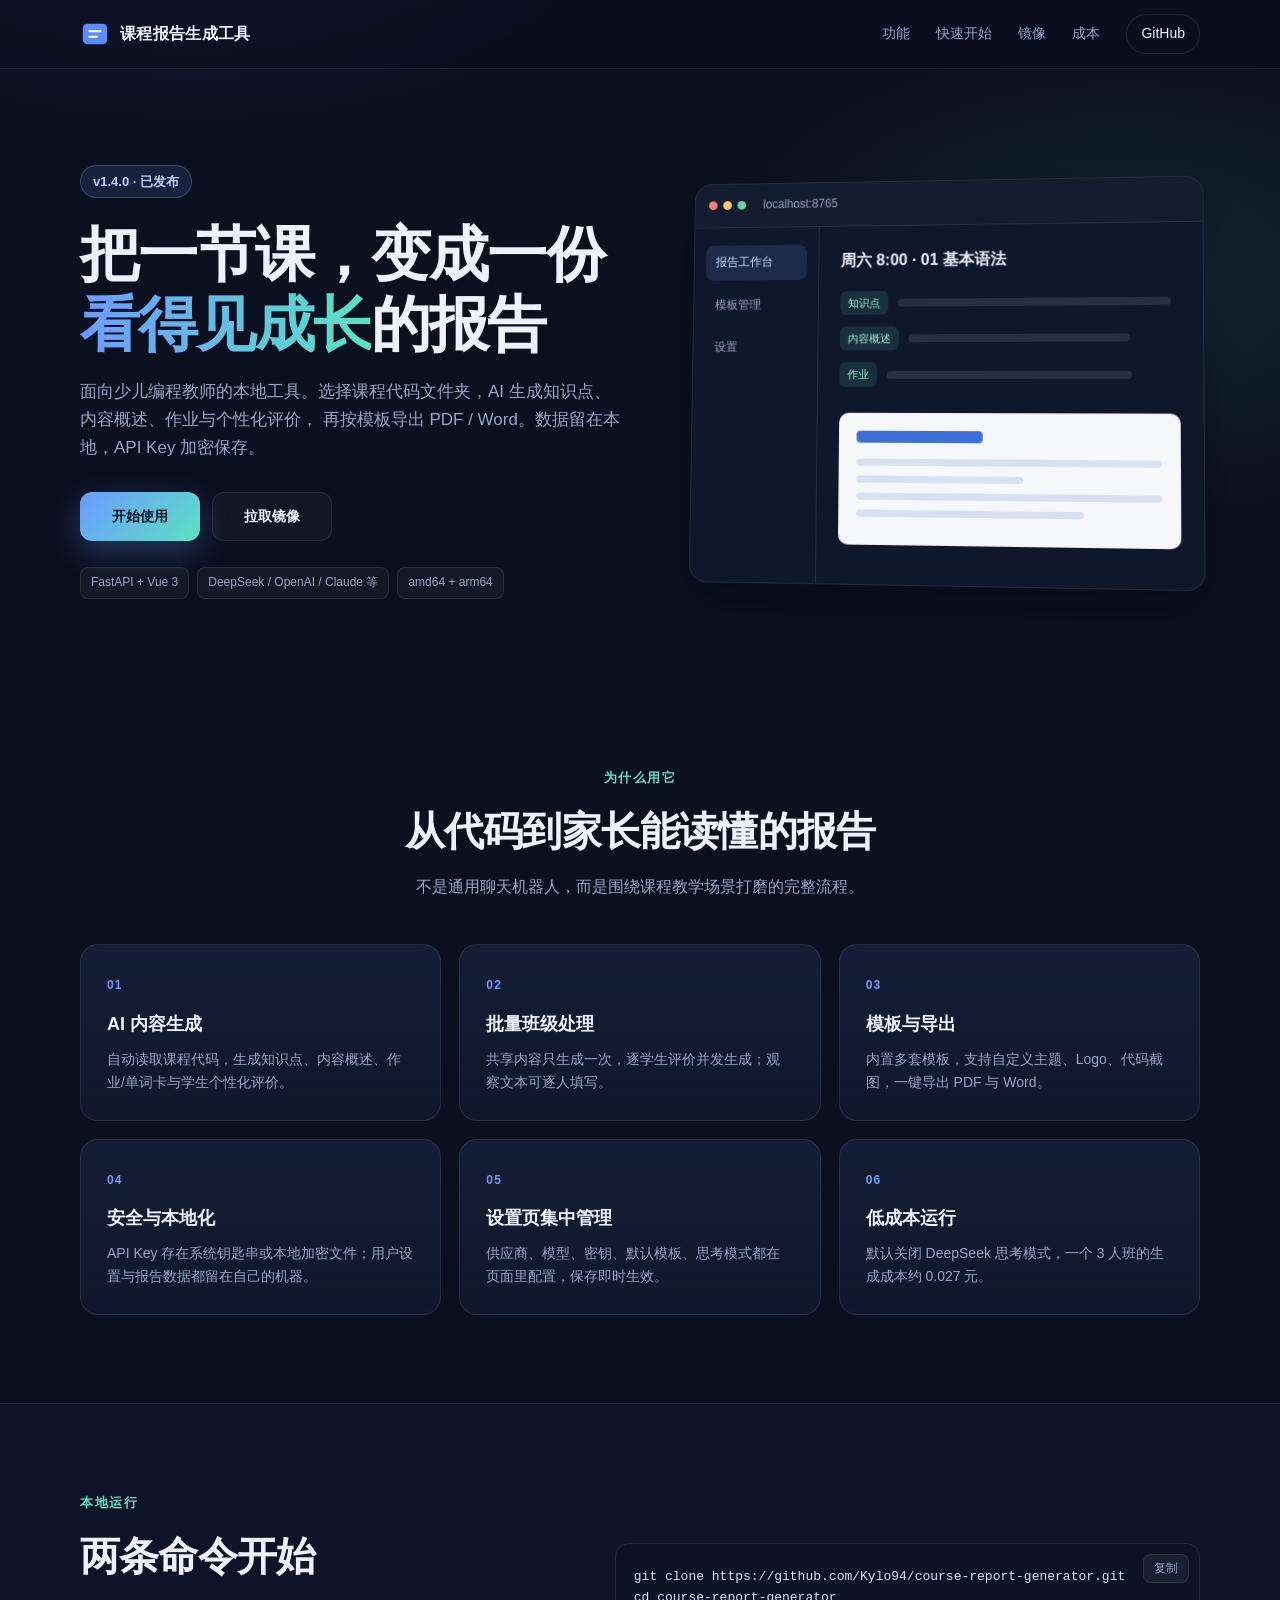
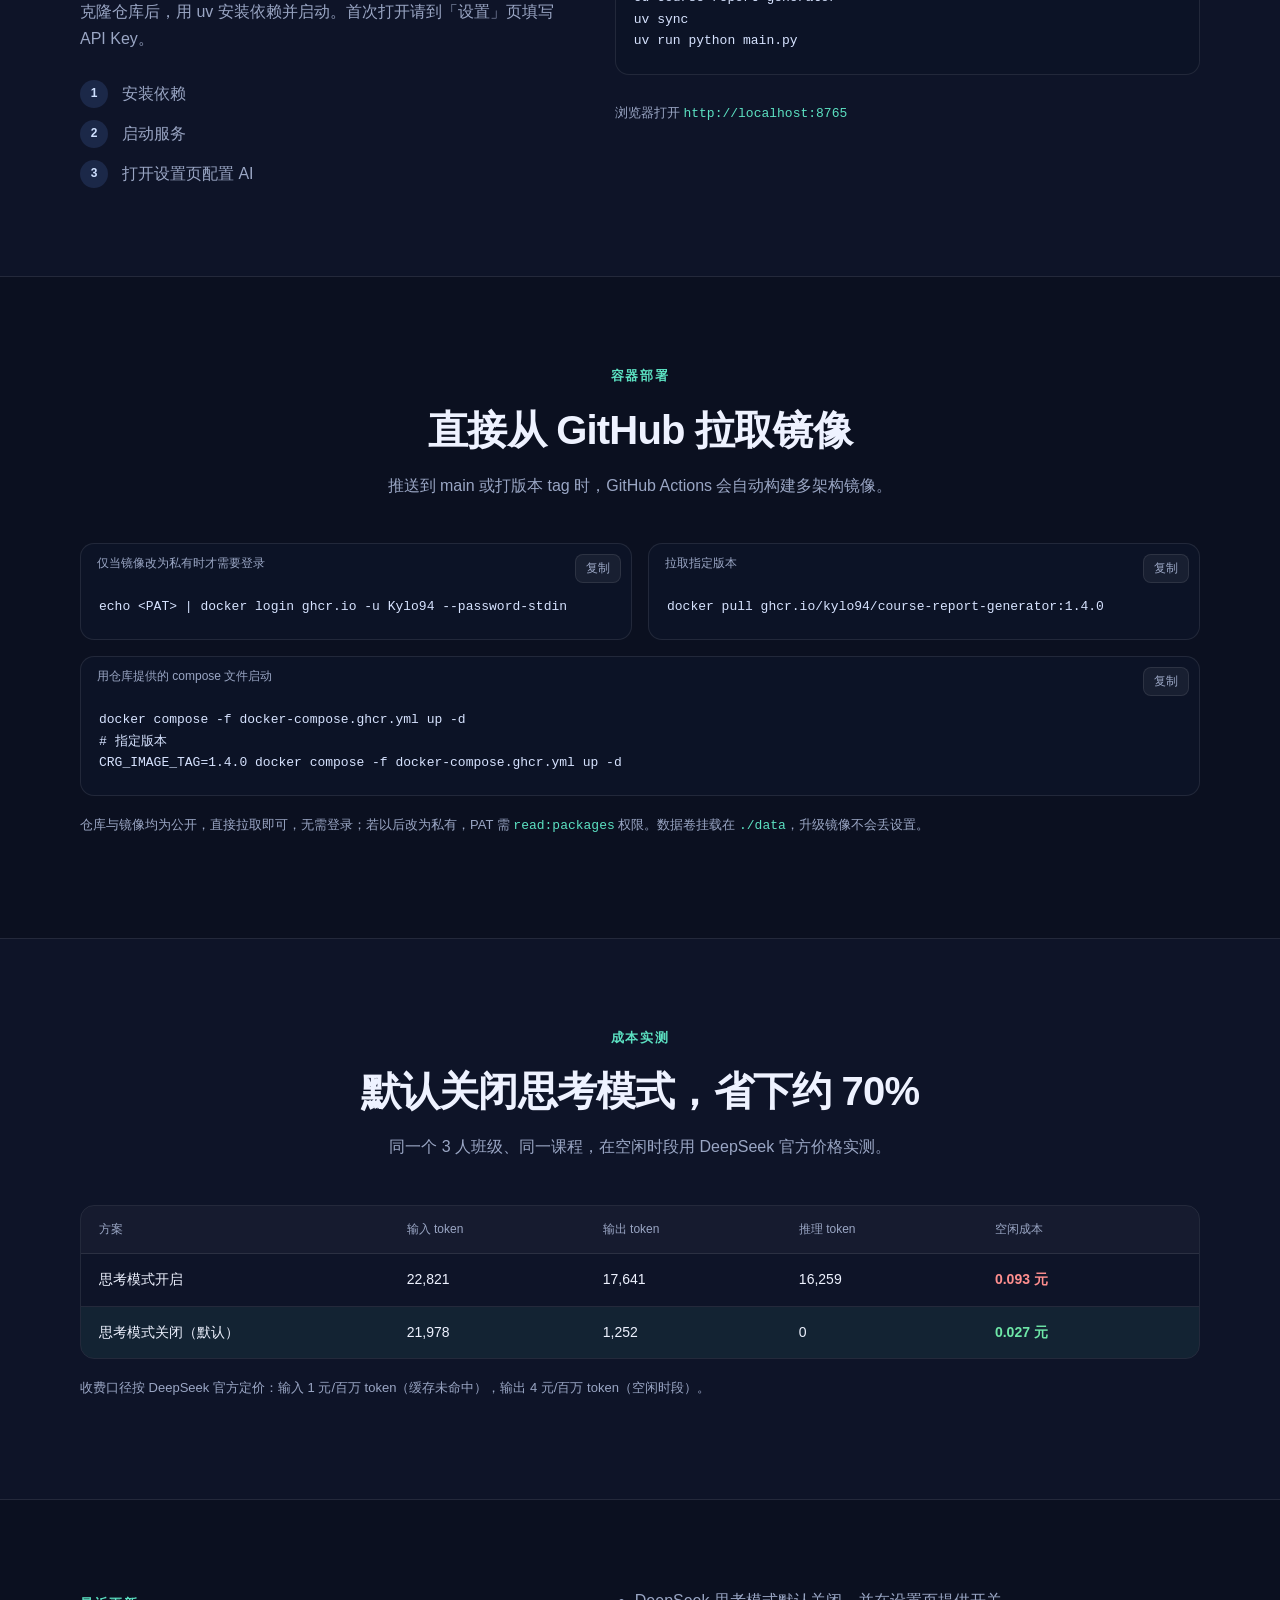
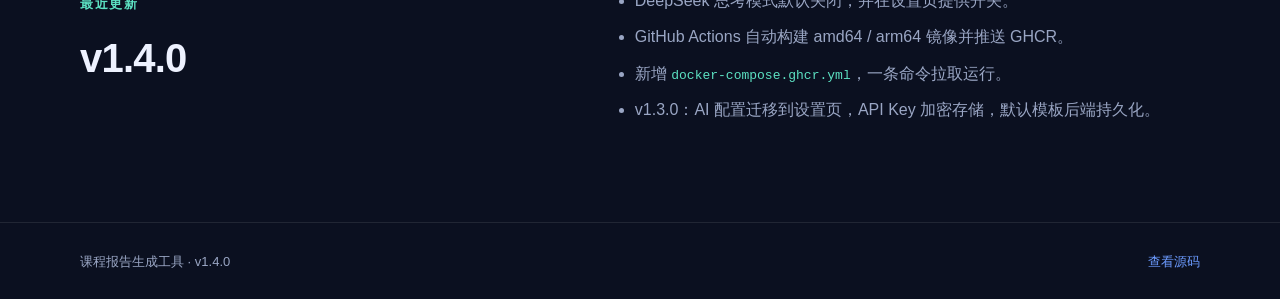
==== index.html @ 2f6f805d "docs: 修正公开镜像说明" ====
<!doctype html>
<html lang="zh-CN">
<head>
  <meta charset="utf-8" />
  <meta name="viewport" content="width=device-width, initial-scale=1" />
  <title>课程报告生成工具 v1.4.0</title>
  <meta name="description" content="少儿编程课程报告自动生成工具：AI 生成内容、模板化 PDF/Word 导出、班级批量处理与加密 API Key 管理。" />
  <link rel="stylesheet" href="styles.css" />
</head>
<body>
  <header class="site-header">
    <div class="wrap header-inner">
      <a class="brand" href="#top" aria-label="回到顶部">
        <svg viewBox="0 0 32 32" aria-hidden="true">
          <rect x="3" y="5" width="26" height="22" rx="5" fill="#5b8cff" />
          <path d="M10 13h12M10 19h8" stroke="#fff" stroke-width="2.2" stroke-linecap="round" />
        </svg>
        <span>课程报告生成工具</span>
      </a>
      <nav>
        <a href="#features">功能</a>
        <a href="#quickstart">快速开始</a>
        <a href="#docker">镜像</a>
        <a href="#cost">成本</a>
        <a class="nav-github" href="https://github.com/Kylo94/course-report-generator" target="_blank" rel="noopener">GitHub</a>
      </nav>
    </div>
  </header>

  <main>
    <section class="hero" id="top">
      <div class="wrap hero-grid">
        <div class="hero-copy">
          <span class="badge">v1.4.0 · 已发布</span>
          <h1>把一节课，变成一份<br /><em>看得见成长</em>的报告</h1>
          <p class="lede">
            面向少儿编程教师的本地工具。选择课程代码文件夹，AI 生成知识点、内容概述、作业与个性化评价，
            再按模板导出 PDF / Word。数据留在本地，API Key 加密保存。
          </p>
          <div class="hero-actions">
            <a class="btn primary" href="#quickstart">开始使用</a>
            <a class="btn ghost" href="#docker">拉取镜像</a>
          </div>
          <div class="hero-meta">
            <span>FastAPI + Vue 3</span>
            <span>DeepSeek / OpenAI / Claude 等</span>
            <span>amd64 + arm64</span>
          </div>
        </div>

        <div class="hero-visual" aria-label="产品界面示意">
          <div class="mock-window">
            <div class="mock-bar">
              <span class="mock-dot red"></span><span class="mock-dot yellow"></span><span class="mock-dot green"></span>
              <span class="mock-url">localhost:8765</span>
            </div>
            <div class="mock-body">
              <aside class="mock-side">
                <span class="mock-item active">报告工作台</span>
                <span class="mock-item">模板管理</span>
                <span class="mock-item">设置</span>
              </aside>
              <div class="mock-main">
                <div class="mock-title">周六 8:00 · 01 基本语法</div>
                <div class="mock-row"><span class="mock-chip">知识点</span><span class="mock-line w80"></span></div>
                <div class="mock-row"><span class="mock-chip">内容概述</span><span class="mock-line w65"></span></div>
                <div class="mock-row"><span class="mock-chip">作业</span><span class="mock-line w72"></span></div>
                <div class="mock-paper">
                  <div class="paper-head"></div>
                  <div class="paper-line"></div><div class="paper-line short"></div>
                  <div class="paper-line"></div><div class="paper-line mid"></div>
                </div>
              </div>
            </div>
          </div>
        </div>
      </div>
    </section>

    <section class="section" id="features">
      <div class="wrap">
        <div class="section-head">
          <span class="kicker">为什么用它</span>
          <h2>从代码到家长能读懂的报告</h2>
          <p>不是通用聊天机器人，而是围绕课程教学场景打磨的完整流程。</p>
        </div>
        <div class="feature-grid">
          <article class="feature-card">
            <span class="feature-index">01</span>
            <h3>AI 内容生成</h3>
            <p>自动读取课程代码，生成知识点、内容概述、作业/单词卡与学生个性化评价。</p>
          </article>
          <article class="feature-card">
            <span class="feature-index">02</span>
            <h3>批量班级处理</h3>
            <p>共享内容只生成一次，逐学生评价并发生成；观察文本可逐人填写。</p>
          </article>
          <article class="feature-card">
            <span class="feature-index">03</span>
            <h3>模板与导出</h3>
            <p>内置多套模板，支持自定义主题、Logo、代码截图，一键导出 PDF 与 Word。</p>
          </article>
          <article class="feature-card">
            <span class="feature-index">04</span>
            <h3>安全与本地化</h3>
            <p>API Key 存在系统钥匙串或本地加密文件；用户设置与报告数据都留在自己的机器。</p>
          </article>
          <article class="feature-card">
            <span class="feature-index">05</span>
            <h3>设置页集中管理</h3>
            <p>供应商、模型、密钥、默认模板、思考模式都在页面里配置，保存即时生效。</p>
          </article>
          <article class="feature-card">
            <span class="feature-index">06</span>
            <h3>低成本运行</h3>
            <p>默认关闭 DeepSeek 思考模式，一个 3 人班的生成成本约 0.027 元。</p>
          </article>
        </div>
      </div>
    </section>

    <section class="section alt" id="quickstart">
      <div class="wrap two-col">
        <div>
          <div class="section-head left">
            <span class="kicker">本地运行</span>
            <h2>两条命令开始</h2>
            <p>克隆仓库后，用 uv 安装依赖并启动。首次打开请到「设置」页填写 API Key。</p>
          </div>
          <div class="steps">
            <div class="step"><span>1</span><p>安装依赖</p></div>
            <div class="step"><span>2</span><p>启动服务</p></div>
            <div class="step"><span>3</span><p>打开设置页配置 AI</p></div>
          </div>
        </div>
        <div class="code-stack">
          <div class="code-block">
            <button class="copy" type="button">复制</button>
            <pre><code>git clone https://github.com/Kylo94/course-report-generator.git
cd course-report-generator
uv sync
uv run python main.py</code></pre>
          </div>
          <p class="hint">浏览器打开 <code>http://localhost:8765</code></p>
        </div>
      </div>
    </section>

    <section class="section" id="docker">
      <div class="wrap">
        <div class="section-head">
          <span class="kicker">容器部署</span>
          <h2>直接从 GitHub 拉取镜像</h2>
          <p>推送到 main 或打版本 tag 时，GitHub Actions 会自动构建多架构镜像。</p>
        </div>
        <div class="docker-grid">
          <div class="code-block">
            <div class="code-label">仅当镜像改为私有时才需要登录</div>
            <button class="copy" type="button">复制</button>
            <pre><code>echo &lt;PAT&gt; | docker login ghcr.io -u Kylo94 --password-stdin</code></pre>
          </div>
          <div class="code-block">
            <div class="code-label">拉取指定版本</div>
            <button class="copy" type="button">复制</button>
            <pre><code>docker pull ghcr.io/kylo94/course-report-generator:1.4.0</code></pre>
          </div>
          <div class="code-block wide">
            <div class="code-label">用仓库提供的 compose 文件启动</div>
            <button class="copy" type="button">复制</button>
            <pre><code>docker compose -f docker-compose.ghcr.yml up -d
# 指定版本
CRG_IMAGE_TAG=1.4.0 docker compose -f docker-compose.ghcr.yml up -d</code></pre>
          </div>
        </div>
        <p class="note">仓库与镜像均为公开，直接拉取即可，无需登录；若以后改为私有，PAT 需 <code>read:packages</code> 权限。数据卷挂载在 <code>./data</code>，升级镜像不会丢设置。</p>
      </div>
    </section>

    <section class="section alt" id="cost">
      <div class="wrap">
        <div class="section-head">
          <span class="kicker">成本实测</span>
          <h2>默认关闭思考模式，省下约 70%</h2>
          <p>同一个 3 人班级、同一课程，在空闲时段用 DeepSeek 官方价格实测。</p>
        </div>
        <div class="cost-table" role="table" aria-label="成本对比表">
          <div class="cost-row head" role="row">
            <span role="columnheader">方案</span>
            <span role="columnheader">输入 token</span>
            <span role="columnheader">输出 token</span>
            <span role="columnheader">推理 token</span>
            <span role="columnheader">空闲成本</span>
          </div>
          <div class="cost-row" role="row">
            <span role="cell">思考模式开启</span><span role="cell">22,821</span><span role="cell">17,641</span><span role="cell">16,259</span><span role="cell" class="cost-high">0.093 元</span>
          </div>
          <div class="cost-row highlight" role="row">
            <span role="cell">思考模式关闭（默认）</span><span role="cell">21,978</span><span role="cell">1,252</span><span role="cell">0</span><span role="cell" class="cost-low">0.027 元</span>
          </div>
        </div>
        <p class="note">收费口径按 DeepSeek 官方定价：输入 1 元/百万 token（缓存未命中），输出 4 元/百万 token（空闲时段）。</p>
      </div>
    </section>

    <section class="section" id="changelog">
      <div class="wrap two-col">
        <div class="section-head left">
          <span class="kicker">最近更新</span>
          <h2>v1.4.0</h2>
        </div>
        <ul class="changelog">
          <li>DeepSeek 思考模式默认关闭，并在设置页提供开关。</li>
          <li>GitHub Actions 自动构建 amd64 / arm64 镜像并推送 GHCR。</li>
          <li>新增 <code>docker-compose.ghcr.yml</code>，一条命令拉取运行。</li>
          <li>v1.3.0：AI 配置迁移到设置页，API Key 加密存储，默认模板后端持久化。</li>
        </ul>
      </div>
    </section>
  </main>

  <footer>
    <div class="wrap footer-inner">
      <span>课程报告生成工具 · v1.4.0</span>
      <a href="https://github.com/Kylo94/course-report-generator" target="_blank" rel="noopener">查看源码</a>
    </div>
  </footer>

  <script src="script.js"></script>
</body>
</html>
---- styles.css ----
:root {
  --bg: #0b1020;
  --bg-alt: #10172b;
  --card: #151e36;
  --card-hover: #1a2542;
  --text: #eef2ff;
  --muted: #9aa6c4;
  --line: rgba(255, 255, 255, 0.09);
  --accent: #6c9bff;
  --accent-2: #5ce1c2;
  --danger: #ff8f8f;
  --success: #6ee7a8;
  --radius: 18px;
  --shadow: 0 18px 50px rgba(0, 0, 0, 0.28);
}

* { box-sizing: border-box; }
html { scroll-behavior: smooth; }

body {
  margin: 0;
  background:
    radial-gradient(900px 500px at 15% -5%, rgba(108, 155, 255, 0.16), transparent 60%),
    radial-gradient(700px 400px at 88% 8%, rgba(92, 225, 194, 0.10), transparent 60%),
    var(--bg);
  color: var(--text);
  font-family: -apple-system, BlinkMacSystemFont, "Segoe UI", "PingFang SC", "Microsoft YaHei", sans-serif;
  line-height: 1.65;
  -webkit-font-smoothing: antialiased;
}

.wrap { width: min(1120px, calc(100% - 40px)); margin: 0 auto; }

.site-header {
  position: sticky;
  top: 0;
  z-index: 20;
  backdrop-filter: blur(16px);
  background: rgba(11, 16, 32, 0.78);
  border-bottom: 1px solid var(--line);
}

.header-inner {
  display: flex;
  align-items: center;
  justify-content: space-between;
  height: 68px;
}

.brand {
  display: inline-flex;
  align-items: center;
  gap: 10px;
  color: var(--text);
  text-decoration: none;
  font-weight: 700;
  letter-spacing: 0.02em;
}

.brand svg { width: 30px; height: 30px; }

.site-header nav { display: flex; align-items: center; gap: 26px; }
.site-header nav a {
  color: var(--muted);
  text-decoration: none;
  font-size: 14px;
  transition: color 0.2s ease;
}
.site-header nav a:hover { color: var(--text); }
.site-header nav .nav-github {
  padding: 7px 14px;
  border: 1px solid var(--line);
  border-radius: 999px;
  color: var(--text);
}

.hero { padding: 96px 0 80px; }
.hero-grid {
  display: grid;
  grid-template-columns: 1.05fr 1fr;
  gap: 64px;
  align-items: center;
}

.badge {
  display: inline-flex;
  align-items: center;
  padding: 5px 12px;
  border-radius: 999px;
  background: rgba(108, 155, 255, 0.12);
  border: 1px solid rgba(108, 155, 255, 0.35);
  color: #bcd0ff;
  font-size: 13px;
  font-weight: 600;
}

h1 {
  margin: 22px 0 18px;
  font-size: clamp(38px, 5vw, 60px);
  line-height: 1.16;
  letter-spacing: -0.03em;
}
h1 em {
  font-style: normal;
  background: linear-gradient(90deg, var(--accent), var(--accent-2));
  -webkit-background-clip: text;
  background-clip: text;
  color: transparent;
}

.lede { max-width: 580px; color: var(--muted); font-size: 17px; }

.hero-actions { display: flex; gap: 12px; margin-top: 30px; }
.btn {
  display: inline-flex;
  align-items: center;
  justify-content: center;
  min-width: 120px;
  padding: 12px 20px;
  border-radius: 12px;
  text-decoration: none;
  font-weight: 650;
  font-size: 14px;
  transition: transform 0.18s ease, box-shadow 0.18s ease;
}
.btn:hover { transform: translateY(-2px); }
.btn.primary {
  color: #081226;
  background: linear-gradient(135deg, var(--accent), var(--accent-2));
  box-shadow: 0 10px 30px rgba(108, 155, 255, 0.28);
}
.btn.ghost { color: var(--text); border: 1px solid var(--line); background: rgba(255, 255, 255, 0.03); }

.hero-meta {
  display: flex;
  flex-wrap: wrap;
  gap: 8px;
  margin-top: 26px;
}
.hero-meta span {
  padding: 5px 10px;
  border-radius: 8px;
  background: rgba(255, 255, 255, 0.04);
  border: 1px solid var(--line);
  color: var(--muted);
  font-size: 12px;
}

.hero-visual { perspective: 1200px; }
.mock-window {
  border: 1px solid var(--line);
  border-radius: 18px;
  background: #0f172b;
  box-shadow: var(--shadow);
  overflow: hidden;
  transform: rotateY(-6deg) rotateX(3deg);
  transition: transform 0.4s ease;
}
.mock-window:hover { transform: rotateY(0) rotateX(0); }
.mock-bar {
  display: flex;
  align-items: center;
  gap: 6px;
  padding: 12px 14px;
  border-bottom: 1px solid var(--line);
  background: rgba(255, 255, 255, 0.02);
}
.mock-dot { width: 9px; height: 9px; border-radius: 50%; }
.mock-dot.red { background: #ff7b7b; }
.mock-dot.yellow { background: #ffcc66; }
.mock-dot.green { background: #66d9a0; }
.mock-url { margin-left: 12px; color: var(--muted); font-size: 12px; }
.mock-body { display: grid; grid-template-columns: 130px 1fr; min-height: 360px; }
.mock-side {
  display: flex;
  flex-direction: column;
  gap: 8px;
  padding: 18px 12px;
  border-right: 1px solid var(--line);
}
.mock-item { padding: 8px 10px; border-radius: 8px; color: var(--muted); font-size: 12px; }
.mock-item.active { background: rgba(108, 155, 255, 0.15); color: #cfe0ff; }
.mock-main { padding: 22px; }
.mock-title { font-weight: 700; margin-bottom: 18px; }
.mock-row { display: flex; align-items: center; gap: 10px; margin-bottom: 12px; }
.mock-chip {
  flex: 0 0 auto;
  padding: 3px 8px;
  border-radius: 6px;
  background: rgba(92, 225, 194, 0.12);
  color: #a9f0df;
  font-size: 11px;
}
.mock-line { height: 8px; border-radius: 6px; background: rgba(255, 255, 255, 0.10); }
.mock-line.w80 { width: 80%; }
.mock-line.w65 { width: 65%; }
.mock-line.w72 { width: 72%; }
.mock-paper {
  margin-top: 26px;
  padding: 18px;
  border-radius: 10px;
  background: #f5f7fb;
  box-shadow: inset 0 0 0 1px rgba(0, 0, 0, 0.06);
}
.paper-head { width: 42%; height: 12px; border-radius: 4px; background: #3f6fd8; margin-bottom: 16px; }
.paper-line { height: 7px; border-radius: 4px; background: #d8dfed; margin-bottom: 10px; }
.paper-line.short { width: 55%; }
.paper-line.mid { width: 75%; }

.section { padding: 88px 0; }
.section.alt { background: rgba(16, 23, 43, 0.72); border-block: 1px solid var(--line); }
.section-head { max-width: 680px; margin: 0 auto 44px; text-align: center; }
.section-head.left { margin: 0 0 28px; text-align: left; }
.kicker {
  display: block;
  margin-bottom: 10px;
  color: var(--accent-2);
  font-size: 13px;
  font-weight: 700;
  letter-spacing: 0.12em;
  text-transform: uppercase;
}
.section-head h2, .section-head.left h2 {
  margin: 0 0 10px;
  font-size: clamp(28px, 4vw, 40px);
  letter-spacing: -0.02em;
}
.section-head p, .section-head.left p { margin: 0; color: var(--muted); }

.feature-grid {
  display: grid;
  grid-template-columns: repeat(3, 1fr);
  gap: 18px;
}
.feature-card {
  position: relative;
  padding: 26px;
  border: 1px solid var(--line);
  border-radius: var(--radius);
  background: linear-gradient(180deg, var(--card), rgba(21, 30, 54, 0.55));
  transition: transform 0.2s ease, border-color 0.2s ease;
}
.feature-card:hover { transform: translateY(-4px); border-color: rgba(108, 155, 255, 0.45); }
.feature-index { color: var(--accent); font-size: 12px; font-weight: 800; letter-spacing: 0.1em; }
.feature-card h3 { margin: 12px 0 8px; font-size: 18px; }
.feature-card p { margin: 0; color: var(--muted); font-size: 14px; }

.two-col { display: grid; grid-template-columns: 0.9fr 1.1fr; gap: 56px; align-items: center; }
.steps { display: grid; gap: 12px; }
.step { display: flex; align-items: center; gap: 14px; color: var(--muted); }
.step span {
  display: inline-flex;
  align-items: center;
  justify-content: center;
  width: 28px;
  height: 28px;
  border-radius: 50%;
  background: rgba(108, 155, 255, 0.15);
  color: #cfe0ff;
  font-size: 12px;
  font-weight: 700;
}
.step p { margin: 0; }

.code-stack { display: grid; gap: 14px; }
.code-block {
  position: relative;
  border: 1px solid var(--line);
  border-radius: 14px;
  background: #0c1326;
  overflow: hidden;
}
.code-label {
  padding: 10px 16px 0;
  color: var(--muted);
  font-size: 12px;
}
.copy {
  position: absolute;
  top: 10px;
  right: 10px;
  z-index: 2;
  padding: 5px 10px;
  border: 1px solid var(--line);
  border-radius: 8px;
  background: rgba(255, 255, 255, 0.05);
  color: var(--muted);
  font-size: 12px;
  cursor: pointer;
}
.copy:hover { color: var(--text); border-color: rgba(108, 155, 255, 0.5); }
.copy.done { color: var(--success); border-color: rgba(110, 231, 168, 0.5); }
pre { margin: 0; padding: 22px 18px; overflow-x: auto; }
code { font-family: ui-monospace, SFMono-Regular, Menlo, Consolas, monospace; font-size: 13px; color: #d7e3ff; }
.hint { color: var(--muted); font-size: 13px; }
.hint code { color: var(--accent-2); }

.docker-grid { display: grid; grid-template-columns: 1fr 1fr; gap: 16px; }
.docker-grid .wide { grid-column: 1 / -1; }
.note { margin-top: 18px; color: var(--muted); font-size: 13px; }
.note code { color: var(--accent-2); }

.cost-table {
  border: 1px solid var(--line);
  border-radius: 14px;
  overflow: hidden;
}
.cost-row {
  display: grid;
  grid-template-columns: 1.6fr repeat(4, 1fr);
  gap: 10px;
  padding: 14px 18px;
  border-bottom: 1px solid var(--line);
  font-size: 14px;
}
.cost-row:last-child { border-bottom: 0; }
.cost-row.head { background: rgba(255, 255, 255, 0.03); color: var(--muted); font-size: 12px; }
.cost-row.highlight { background: rgba(92, 225, 194, 0.07); }
.cost-high { color: var(--danger); font-weight: 700; }
.cost-low { color: var(--success); font-weight: 700; }

.changelog { margin: 0; padding-left: 20px; color: var(--muted); }
.changelog li { margin-bottom: 10px; }
.changelog code { color: var(--accent-2); }

footer { border-top: 1px solid var(--line); padding: 28px 0; }
.footer-inner { display: flex; justify-content: space-between; color: var(--muted); font-size: 13px; }
.footer-inner a { color: var(--accent); text-decoration: none; }

@media (max-width: 900px) {
  .hero-grid, .two-col { grid-template-columns: 1fr; gap: 40px; }
  .hero-visual { order: -1; }
  .mock-window { transform: none; }
  .feature-grid { grid-template-columns: repeat(2, 1fr); }
  .site-header nav { gap: 14px; }
}

@media (max-width: 640px) {
  .wrap { width: calc(100% - 28px); }
  .site-header nav a:not(.nav-github) { display: none; }
  .hero { padding: 60px 0 56px; }
  .section { padding: 64px 0; }
  .feature-grid, .docker-grid { grid-template-columns: 1fr; }
  .docker-grid .wide { grid-column: auto; }
  .mock-body { grid-template-columns: 1fr; }
  .mock-side { display: none; }
  .cost-row { grid-template-columns: 1.4fr repeat(4, 0.9fr); font-size: 12px; padding: 12px 10px; }
  .footer-inner { flex-direction: column; gap: 8px; }
}
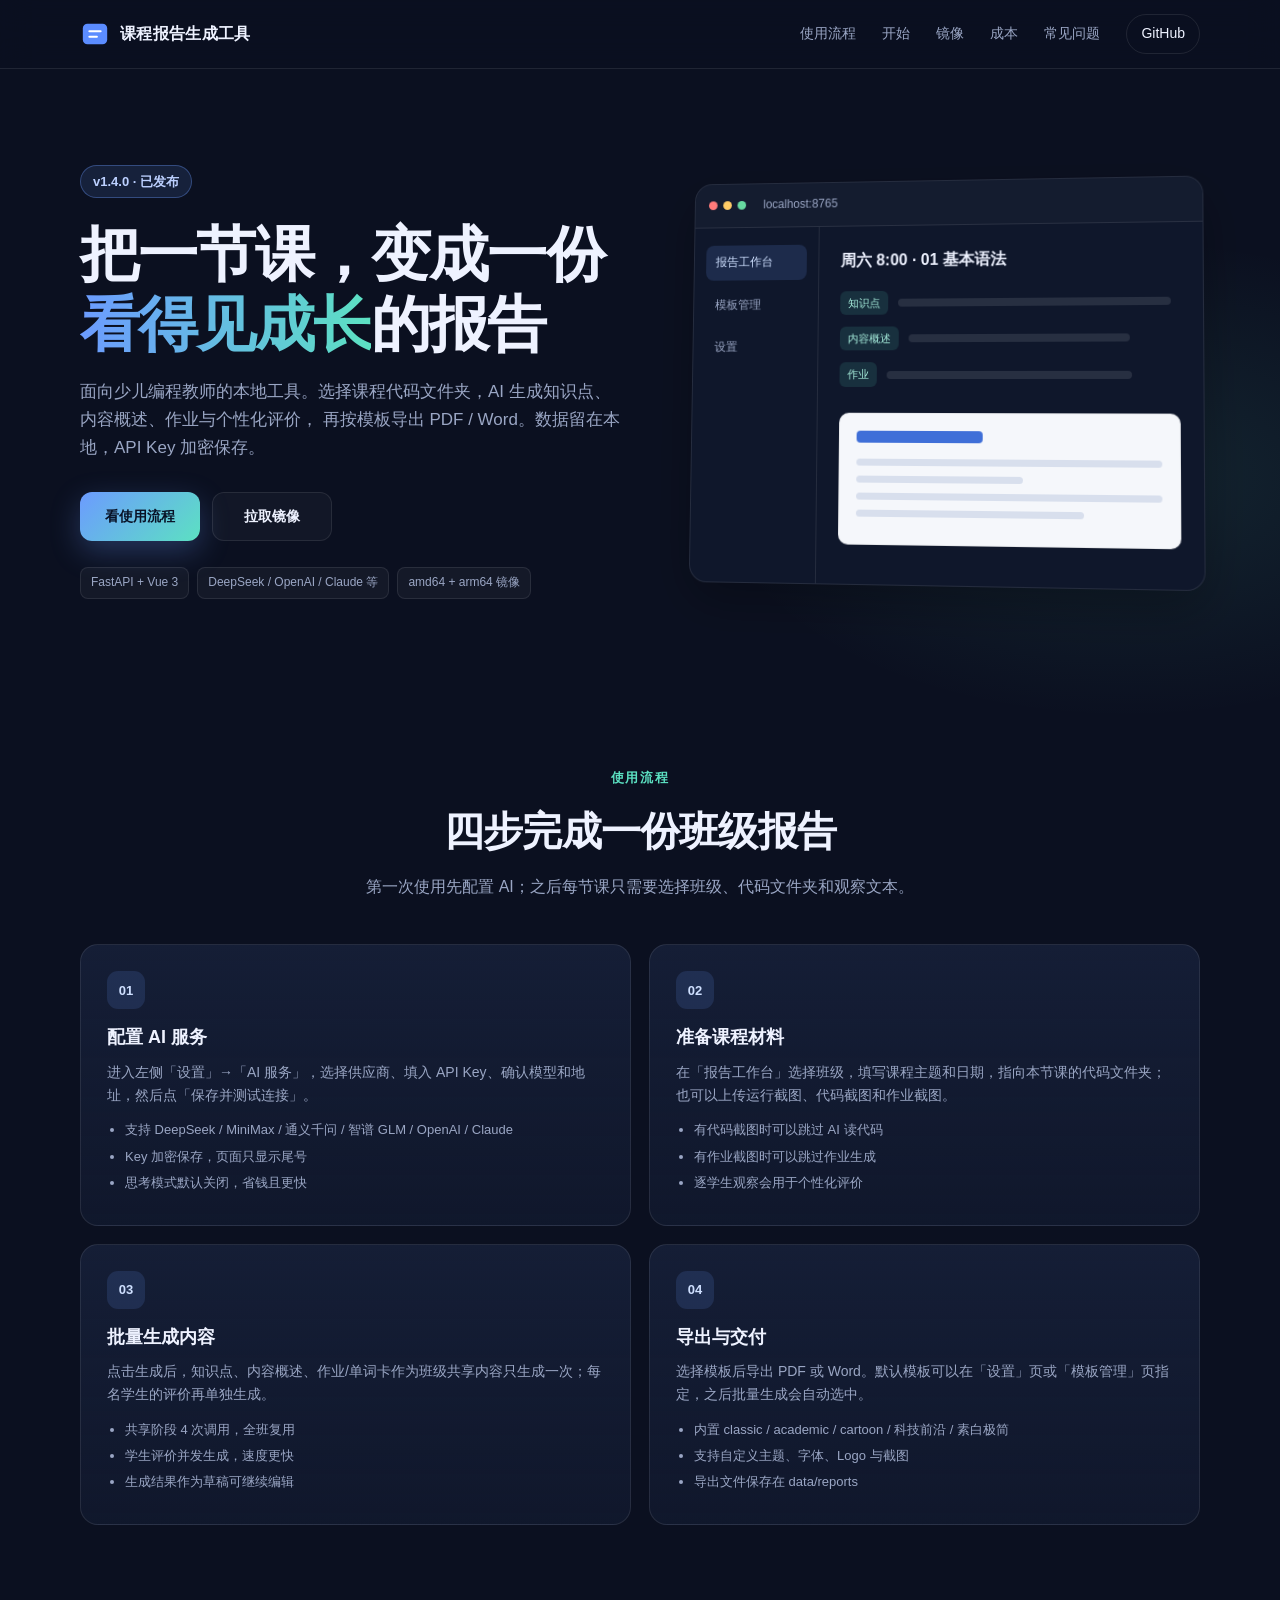
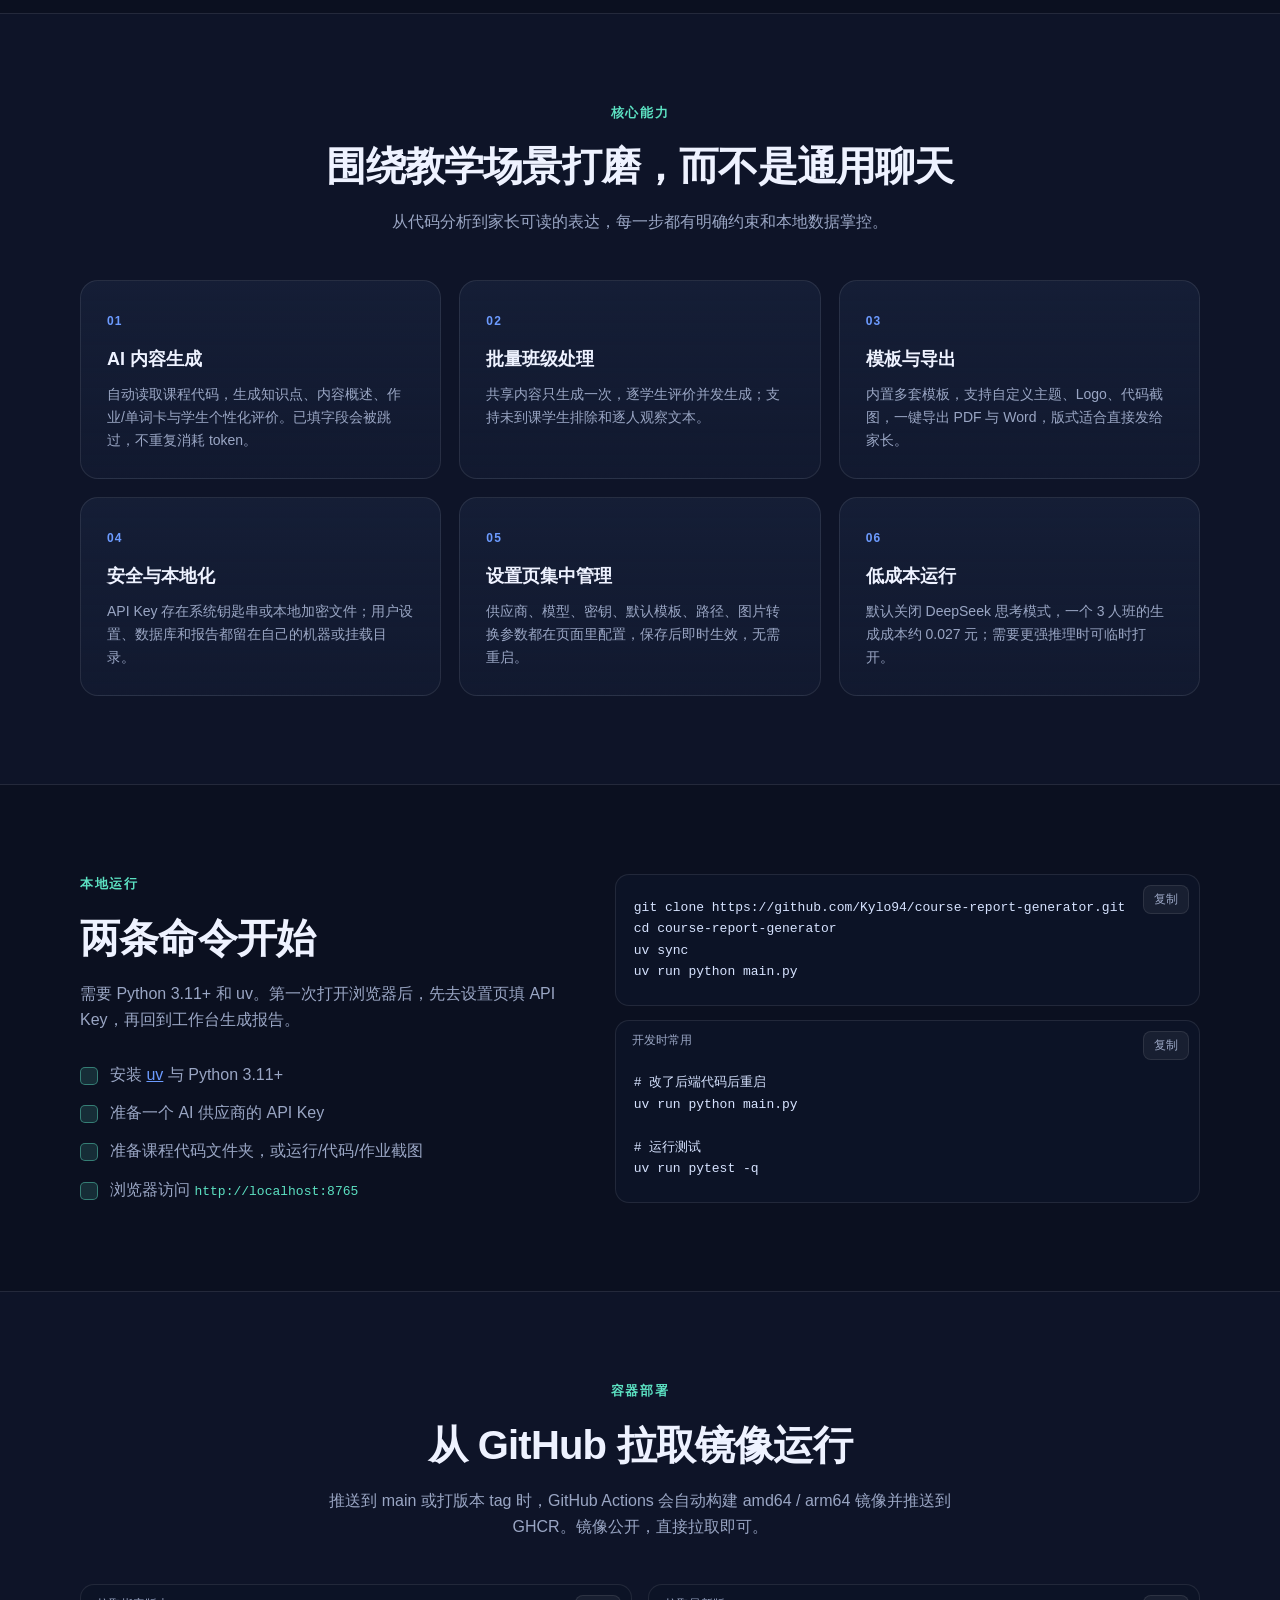
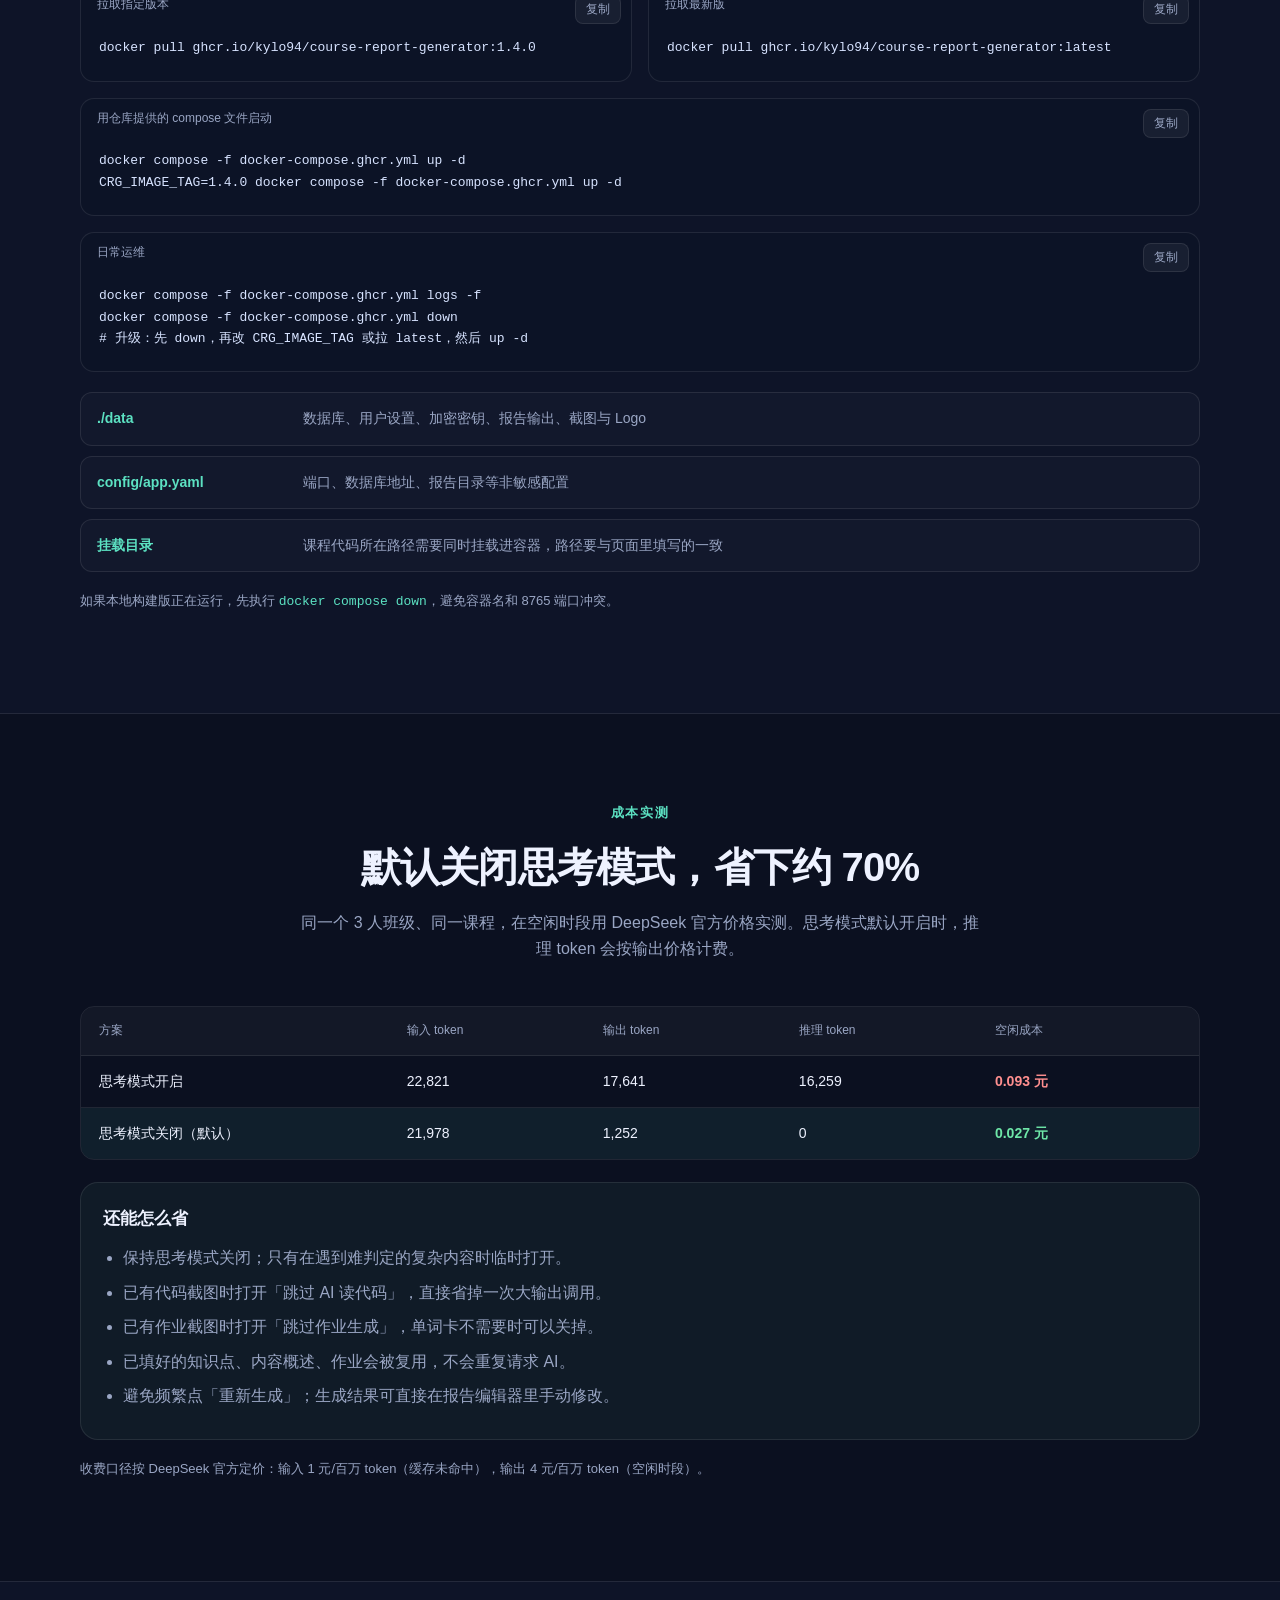
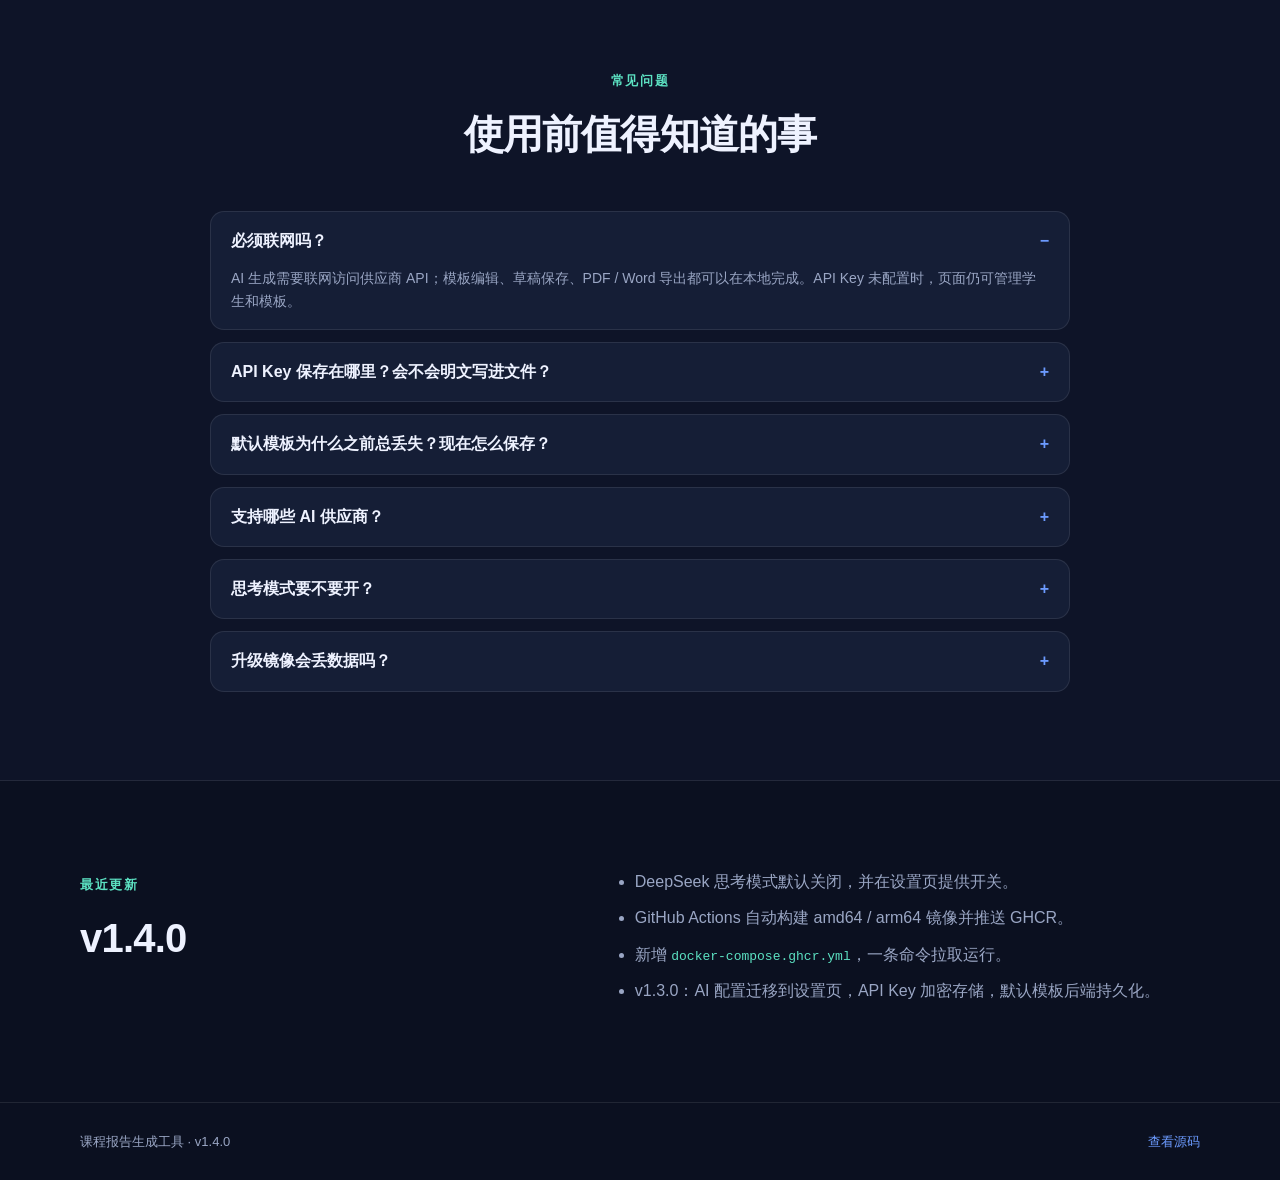
==== commit b7b5b329: "docs: 完善项目主页内容与上手引导" ====
--- a/index.html
+++ b/index.html
@@ -18,10 +18,11 @@
         <span>课程报告生成工具</span>
       </a>
       <nav>
-        <a href="#features">功能</a>
-        <a href="#quickstart">快速开始</a>
+        <a href="#workflow">使用流程</a>
+        <a href="#quickstart">开始</a>
         <a href="#docker">镜像</a>
         <a href="#cost">成本</a>
+        <a href="#faq">常见问题</a>
         <a class="nav-github" href="https://github.com/Kylo94/course-report-generator" target="_blank" rel="noopener">GitHub</a>
       </nav>
     </div>
@@ -38,13 +39,13 @@
             再按模板导出 PDF / Word。数据留在本地，API Key 加密保存。
           </p>
           <div class="hero-actions">
-            <a class="btn primary" href="#quickstart">开始使用</a>
+            <a class="btn primary" href="#workflow">看使用流程</a>
             <a class="btn ghost" href="#docker">拉取镜像</a>
           </div>
           <div class="hero-meta">
             <span>FastAPI + Vue 3</span>
             <span>DeepSeek / OpenAI / Claude 等</span>
-            <span>amd64 + arm64</span>
+            <span>amd64 + arm64 镜像</span>
           </div>
         </div>
 
@@ -77,60 +78,113 @@
       </div>
     </section>
 
-    <section class="section" id="features">
-      <div class="wrap">
-        <div class="section-head">
-          <span class="kicker">为什么用它</span>
-          <h2>从代码到家长能读懂的报告</h2>
-          <p>不是通用聊天机器人，而是围绕课程教学场景打磨的完整流程。</p>
+    <section class="section" id="workflow">
+      <div class="wrap">
+        <div class="section-head">
+          <span class="kicker">使用流程</span>
+          <h2>四步完成一份班级报告</h2>
+          <p>第一次使用先配置 AI；之后每节课只需要选择班级、代码文件夹和观察文本。</p>
+        </div>
+        <div class="workflow-grid">
+          <article class="workflow-card">
+            <span class="workflow-num">01</span>
+            <h3>配置 AI 服务</h3>
+            <p>进入左侧「设置」→「AI 服务」，选择供应商、填入 API Key、确认模型和地址，然后点「保存并测试连接」。</p>
+            <ul>
+              <li>支持 DeepSeek / MiniMax / 通义千问 / 智谱 GLM / OpenAI / Claude</li>
+              <li>Key 加密保存，页面只显示尾号</li>
+              <li>思考模式默认关闭，省钱且更快</li>
+            </ul>
+          </article>
+          <article class="workflow-card">
+            <span class="workflow-num">02</span>
+            <h3>准备课程材料</h3>
+            <p>在「报告工作台」选择班级，填写课程主题和日期，指向本节课的代码文件夹；也可以上传运行截图、代码截图和作业截图。</p>
+            <ul>
+              <li>有代码截图时可以跳过 AI 读代码</li>
+              <li>有作业截图时可以跳过作业生成</li>
+              <li>逐学生观察会用于个性化评价</li>
+            </ul>
+          </article>
+          <article class="workflow-card">
+            <span class="workflow-num">03</span>
+            <h3>批量生成内容</h3>
+            <p>点击生成后，知识点、内容概述、作业/单词卡作为班级共享内容只生成一次；每名学生的评价再单独生成。</p>
+            <ul>
+              <li>共享阶段 4 次调用，全班复用</li>
+              <li>学生评价并发生成，速度更快</li>
+              <li>生成结果作为草稿可继续编辑</li>
+            </ul>
+          </article>
+          <article class="workflow-card">
+            <span class="workflow-num">04</span>
+            <h3>导出与交付</h3>
+            <p>选择模板后导出 PDF 或 Word。默认模板可以在「设置」页或「模板管理」页指定，之后批量生成会自动选中。</p>
+            <ul>
+              <li>内置 classic / academic / cartoon / 科技前沿 / 素白极简</li>
+              <li>支持自定义主题、字体、Logo 与截图</li>
+              <li>导出文件保存在 data/reports</li>
+            </ul>
+          </article>
+        </div>
+      </div>
+    </section>
+
+    <section class="section alt" id="features">
+      <div class="wrap">
+        <div class="section-head">
+          <span class="kicker">核心能力</span>
+          <h2>围绕教学场景打磨，而不是通用聊天</h2>
+          <p>从代码分析到家长可读的表达，每一步都有明确约束和本地数据掌控。</p>
         </div>
         <div class="feature-grid">
           <article class="feature-card">
             <span class="feature-index">01</span>
             <h3>AI 内容生成</h3>
-            <p>自动读取课程代码，生成知识点、内容概述、作业/单词卡与学生个性化评价。</p>
+            <p>自动读取课程代码，生成知识点、内容概述、作业/单词卡与学生个性化评价。已填字段会被跳过，不重复消耗 token。</p>
           </article>
           <article class="feature-card">
             <span class="feature-index">02</span>
             <h3>批量班级处理</h3>
-            <p>共享内容只生成一次，逐学生评价并发生成；观察文本可逐人填写。</p>
+            <p>共享内容只生成一次，逐学生评价并发生成；支持未到课学生排除和逐人观察文本。</p>
           </article>
           <article class="feature-card">
             <span class="feature-index">03</span>
             <h3>模板与导出</h3>
-            <p>内置多套模板，支持自定义主题、Logo、代码截图，一键导出 PDF 与 Word。</p>
+            <p>内置多套模板，支持自定义主题、Logo、代码截图，一键导出 PDF 与 Word，版式适合直接发给家长。</p>
           </article>
           <article class="feature-card">
             <span class="feature-index">04</span>
             <h3>安全与本地化</h3>
-            <p>API Key 存在系统钥匙串或本地加密文件；用户设置与报告数据都留在自己的机器。</p>
+            <p>API Key 存在系统钥匙串或本地加密文件；用户设置、数据库和报告都留在自己的机器或挂载目录。</p>
           </article>
           <article class="feature-card">
             <span class="feature-index">05</span>
             <h3>设置页集中管理</h3>
-            <p>供应商、模型、密钥、默认模板、思考模式都在页面里配置，保存即时生效。</p>
+            <p>供应商、模型、密钥、默认模板、路径、图片转换参数都在页面里配置，保存后即时生效，无需重启。</p>
           </article>
           <article class="feature-card">
             <span class="feature-index">06</span>
             <h3>低成本运行</h3>
-            <p>默认关闭 DeepSeek 思考模式，一个 3 人班的生成成本约 0.027 元。</p>
-          </article>
-        </div>
-      </div>
-    </section>
-
-    <section class="section alt" id="quickstart">
+            <p>默认关闭 DeepSeek 思考模式，一个 3 人班的生成成本约 0.027 元；需要更强推理时可临时打开。</p>
+          </article>
+        </div>
+      </div>
+    </section>
+
+    <section class="section" id="quickstart">
       <div class="wrap two-col">
         <div>
           <div class="section-head left">
             <span class="kicker">本地运行</span>
             <h2>两条命令开始</h2>
-            <p>克隆仓库后，用 uv 安装依赖并启动。首次打开请到「设置」页填写 API Key。</p>
-          </div>
-          <div class="steps">
-            <div class="step"><span>1</span><p>安装依赖</p></div>
-            <div class="step"><span>2</span><p>启动服务</p></div>
-            <div class="step"><span>3</span><p>打开设置页配置 AI</p></div>
+            <p>需要 Python 3.11+ 和 uv。第一次打开浏览器后，先去设置页填 API Key，再回到工作台生成报告。</p>
+          </div>
+          <div class="check-list">
+            <div><span></span><p>安装 <a href="https://docs.astral.sh/uv/" target="_blank" rel="noopener">uv</a> 与 Python 3.11+</p></div>
+            <div><span></span><p>准备一个 AI 供应商的 API Key</p></div>
+            <div><span></span><p>准备课程代码文件夹，或运行/代码/作业截图</p></div>
+            <div><span></span><p>浏览器访问 <code>http://localhost:8765</code></p></div>
           </div>
         </div>
         <div class="code-stack">
@@ -141,47 +195,66 @@
 uv sync
 uv run python main.py</code></pre>
           </div>
-          <p class="hint">浏览器打开 <code>http://localhost:8765</code></p>
-        </div>
-      </div>
-    </section>
-
-    <section class="section" id="docker">
+          <div class="code-block">
+            <div class="code-label">开发时常用</div>
+            <button class="copy" type="button">复制</button>
+            <pre><code># 改了后端代码后重启
+uv run python main.py
+
+# 运行测试
+uv run pytest -q</code></pre>
+          </div>
+        </div>
+      </div>
+    </section>
+
+    <section class="section alt" id="docker">
       <div class="wrap">
         <div class="section-head">
           <span class="kicker">容器部署</span>
-          <h2>直接从 GitHub 拉取镜像</h2>
-          <p>推送到 main 或打版本 tag 时，GitHub Actions 会自动构建多架构镜像。</p>
+          <h2>从 GitHub 拉取镜像运行</h2>
+          <p>推送到 main 或打版本 tag 时，GitHub Actions 会自动构建 amd64 / arm64 镜像并推送到 GHCR。镜像公开，直接拉取即可。</p>
         </div>
         <div class="docker-grid">
           <div class="code-block">
-            <div class="code-label">仅当镜像改为私有时才需要登录</div>
-            <button class="copy" type="button">复制</button>
-            <pre><code>echo &lt;PAT&gt; | docker login ghcr.io -u Kylo94 --password-stdin</code></pre>
+            <div class="code-label">拉取指定版本</div>
+            <button class="copy" type="button">复制</button>
+            <pre><code>docker pull ghcr.io/kylo94/course-report-generator:1.4.0</code></pre>
           </div>
           <div class="code-block">
-            <div class="code-label">拉取指定版本</div>
-            <button class="copy" type="button">复制</button>
-            <pre><code>docker pull ghcr.io/kylo94/course-report-generator:1.4.0</code></pre>
+            <div class="code-label">拉取最新版</div>
+            <button class="copy" type="button">复制</button>
+            <pre><code>docker pull ghcr.io/kylo94/course-report-generator:latest</code></pre>
           </div>
           <div class="code-block wide">
             <div class="code-label">用仓库提供的 compose 文件启动</div>
             <button class="copy" type="button">复制</button>
             <pre><code>docker compose -f docker-compose.ghcr.yml up -d
-# 指定版本
 CRG_IMAGE_TAG=1.4.0 docker compose -f docker-compose.ghcr.yml up -d</code></pre>
           </div>
-        </div>
-        <p class="note">仓库与镜像均为公开，直接拉取即可，无需登录；若以后改为私有，PAT 需 <code>read:packages</code> 权限。数据卷挂载在 <code>./data</code>，升级镜像不会丢设置。</p>
-      </div>
-    </section>
-
-    <section class="section alt" id="cost">
+          <div class="code-block wide">
+            <div class="code-label">日常运维</div>
+            <button class="copy" type="button">复制</button>
+            <pre><code>docker compose -f docker-compose.ghcr.yml logs -f
+docker compose -f docker-compose.ghcr.yml down
+# 升级：先 down，再改 CRG_IMAGE_TAG 或拉 latest，然后 up -d</code></pre>
+          </div>
+        </div>
+        <div class="dir-list">
+          <div><strong>./data</strong><span>数据库、用户设置、加密密钥、报告输出、截图与 Logo</span></div>
+          <div><strong>config/app.yaml</strong><span>端口、数据库地址、报告目录等非敏感配置</span></div>
+          <div><strong>挂载目录</strong><span>课程代码所在路径需要同时挂载进容器，路径要与页面里填写的一致</span></div>
+        </div>
+        <p class="note">如果本地构建版正在运行，先执行 <code>docker compose down</code>，避免容器名和 8765 端口冲突。</p>
+      </div>
+    </section>
+
+    <section class="section" id="cost">
       <div class="wrap">
         <div class="section-head">
           <span class="kicker">成本实测</span>
           <h2>默认关闭思考模式，省下约 70%</h2>
-          <p>同一个 3 人班级、同一课程，在空闲时段用 DeepSeek 官方价格实测。</p>
+          <p>同一个 3 人班级、同一课程，在空闲时段用 DeepSeek 官方价格实测。思考模式默认开启时，推理 token 会按输出价格计费。</p>
         </div>
         <div class="cost-table" role="table" aria-label="成本对比表">
           <div class="cost-row head" role="row">
@@ -198,7 +271,52 @@
             <span role="cell">思考模式关闭（默认）</span><span role="cell">21,978</span><span role="cell">1,252</span><span role="cell">0</span><span role="cell" class="cost-low">0.027 元</span>
           </div>
         </div>
+        <div class="save-tips">
+          <h3>还能怎么省</h3>
+          <ul>
+            <li>保持思考模式关闭；只有在遇到难判定的复杂内容时临时打开。</li>
+            <li>已有代码截图时打开「跳过 AI 读代码」，直接省掉一次大输出调用。</li>
+            <li>已有作业截图时打开「跳过作业生成」，单词卡不需要时可以关掉。</li>
+            <li>已填好的知识点、内容概述、作业会被复用，不会重复请求 AI。</li>
+            <li>避免频繁点「重新生成」；生成结果可直接在报告编辑器里手动修改。</li>
+          </ul>
+        </div>
         <p class="note">收费口径按 DeepSeek 官方定价：输入 1 元/百万 token（缓存未命中），输出 4 元/百万 token（空闲时段）。</p>
+      </div>
+    </section>
+
+    <section class="section alt" id="faq">
+      <div class="wrap">
+        <div class="section-head">
+          <span class="kicker">常见问题</span>
+          <h2>使用前值得知道的事</h2>
+        </div>
+        <div class="faq">
+          <details open>
+            <summary>必须联网吗？</summary>
+            <p>AI 生成需要联网访问供应商 API；模板编辑、草稿保存、PDF / Word 导出都可以在本地完成。API Key 未配置时，页面仍可管理学生和模板。</p>
+          </details>
+          <details>
+            <summary>API Key 保存在哪里？会不会明文写进文件？</summary>
+            <p>优先保存在系统钥匙串（macOS 钥匙串 / Windows 凭据管理器），不可用时保存为本地 Fernet 加密文件。<code>data/user_settings.json</code> 不保存明文，接口只返回是否配置和尾号。</p>
+          </details>
+          <details>
+            <summary>默认模板为什么之前总丢失？现在怎么保存？</summary>
+            <p>旧版只存在浏览器 localStorage，清缓存或换浏览器就会丢。现在默认模板保存到后端用户设置，在「设置」页下拉框或「模板管理」页点「设为默认」都会持久化。</p>
+          </details>
+          <details>
+            <summary>支持哪些 AI 供应商？</summary>
+            <p>DeepSeek、MiniMax、通义千问、智谱 GLM、OpenAI 和 Anthropic Claude。设置页切换供应商后，记得同时更新对应模型的 API Key 和模型名。</p>
+          </details>
+          <details>
+            <summary>思考模式要不要开？</summary>
+            <p>日常生成建议关闭，省钱且快很多。遇到特别复杂、需要模型反复推敲的内容，可以在设置页临时打开；它只影响 DeepSeek，且会显著增加推理 token。</p>
+          </details>
+          <details>
+            <summary>升级镜像会丢数据吗？</summary>
+            <p>不会。用户设置、数据库、加密密钥和报告都在挂载的 <code>./data</code> 目录里。升级时停止容器、拉取新镜像、重新启动即可。</p>
+          </details>
+        </div>
       </div>
     </section>
 
--- a/styles.css
+++ b/styles.css
@@ -347,3 +347,99 @@
   .cost-row { grid-template-columns: 1.4fr repeat(4, 0.9fr); font-size: 12px; padding: 12px 10px; }
   .footer-inner { flex-direction: column; gap: 8px; }
 }
+
+.workflow-grid {
+  display: grid;
+  grid-template-columns: repeat(2, 1fr);
+  gap: 18px;
+}
+.workflow-card {
+  padding: 26px;
+  border: 1px solid var(--line);
+  border-radius: var(--radius);
+  background: linear-gradient(180deg, var(--card), rgba(21, 30, 54, 0.55));
+}
+.workflow-num {
+  display: inline-flex;
+  align-items: center;
+  justify-content: center;
+  width: 38px;
+  height: 38px;
+  border-radius: 11px;
+  background: rgba(108, 155, 255, 0.14);
+  color: #cfe0ff;
+  font-weight: 800;
+  font-size: 13px;
+}
+.workflow-card h3 { margin: 14px 0 8px; font-size: 18px; }
+.workflow-card p { margin: 0 0 12px; color: var(--muted); font-size: 14px; }
+.workflow-card ul { margin: 0; padding-left: 18px; color: var(--muted); font-size: 13px; }
+.workflow-card li { margin-bottom: 5px; }
+
+.check-list { display: grid; gap: 12px; }
+.check-list > div { display: flex; align-items: flex-start; gap: 12px; }
+.check-list span {
+  flex: 0 0 auto;
+  width: 18px;
+  height: 18px;
+  margin-top: 5px;
+  border-radius: 5px;
+  background: rgba(92, 225, 194, 0.14);
+  border: 1px solid rgba(92, 225, 194, 0.45);
+}
+.check-list p { margin: 0; color: var(--muted); }
+.check-list a { color: var(--accent); }
+.check-list code { color: var(--accent-2); }
+
+.dir-list { display: grid; gap: 10px; margin-top: 20px; }
+.dir-list > div {
+  display: grid;
+  grid-template-columns: 190px 1fr;
+  gap: 16px;
+  padding: 14px 16px;
+  border: 1px solid var(--line);
+  border-radius: 12px;
+  background: rgba(255, 255, 255, 0.02);
+  font-size: 14px;
+}
+.dir-list strong { color: var(--accent-2); }
+.dir-list span { color: var(--muted); }
+
+.save-tips {
+  margin-top: 22px;
+  padding: 22px;
+  border: 1px solid var(--line);
+  border-radius: var(--radius);
+  background: rgba(110, 231, 168, 0.05);
+}
+.save-tips h3 { margin: 0 0 12px; font-size: 17px; }
+.save-tips ul { margin: 0; padding-left: 20px; color: var(--muted); }
+.save-tips li { margin-bottom: 8px; }
+
+.faq { display: grid; gap: 12px; max-width: 860px; margin: 0 auto; }
+.faq details {
+  border: 1px solid var(--line);
+  border-radius: 14px;
+  background: var(--card);
+  padding: 16px 20px;
+}
+.faq summary {
+  cursor: pointer;
+  font-weight: 650;
+  color: var(--text);
+  list-style: none;
+}
+.faq summary::-webkit-details-marker { display: none; }
+.faq summary::after { content: '+'; float: right; color: var(--accent); }
+.faq details[open] summary::after { content: '−'; }
+.faq p { margin: 12px 0 0; color: var(--muted); font-size: 14px; }
+.faq code { color: var(--accent-2); }
+
+@media (max-width: 900px) {
+  .workflow-grid { grid-template-columns: 1fr; }
+  .dir-list > div { grid-template-columns: 1fr; gap: 6px; }
+}
+
+@media (max-width: 640px) {
+  .site-header nav a:not(.nav-github) { display: none; }
+}
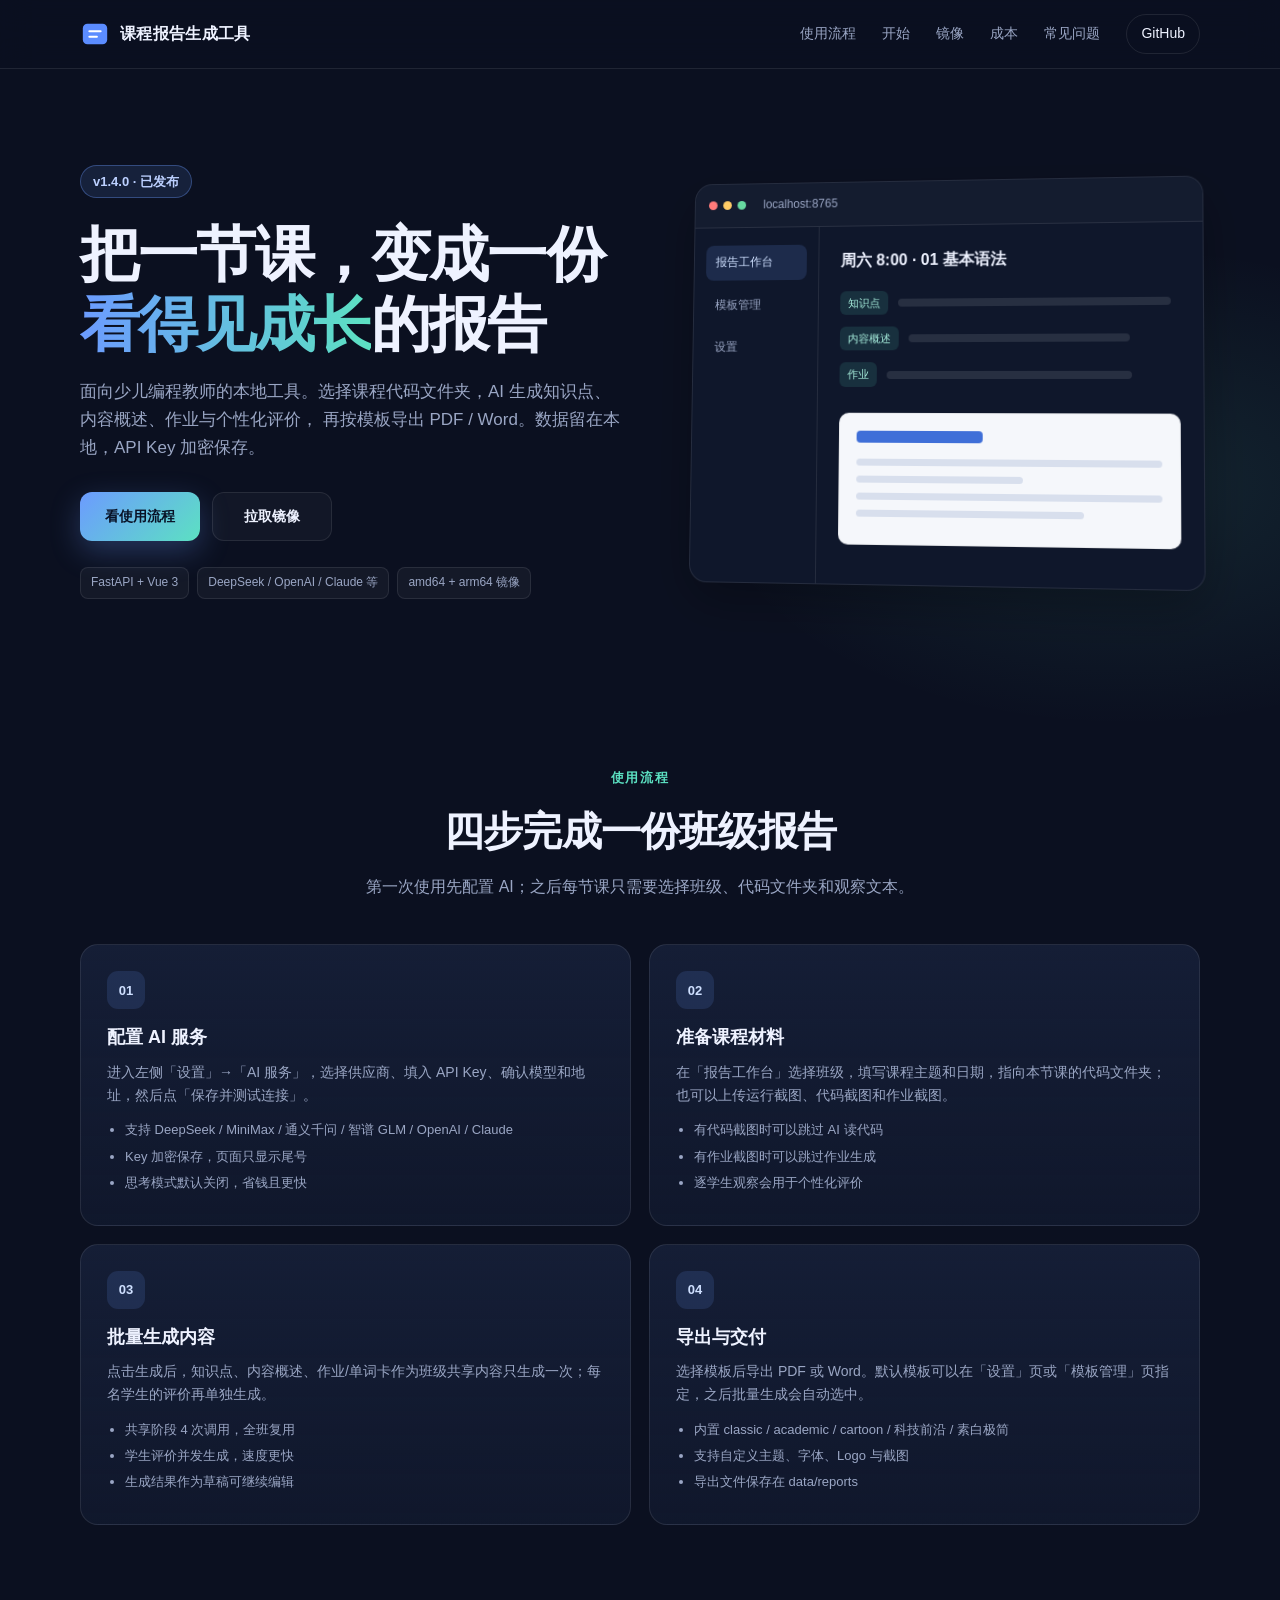
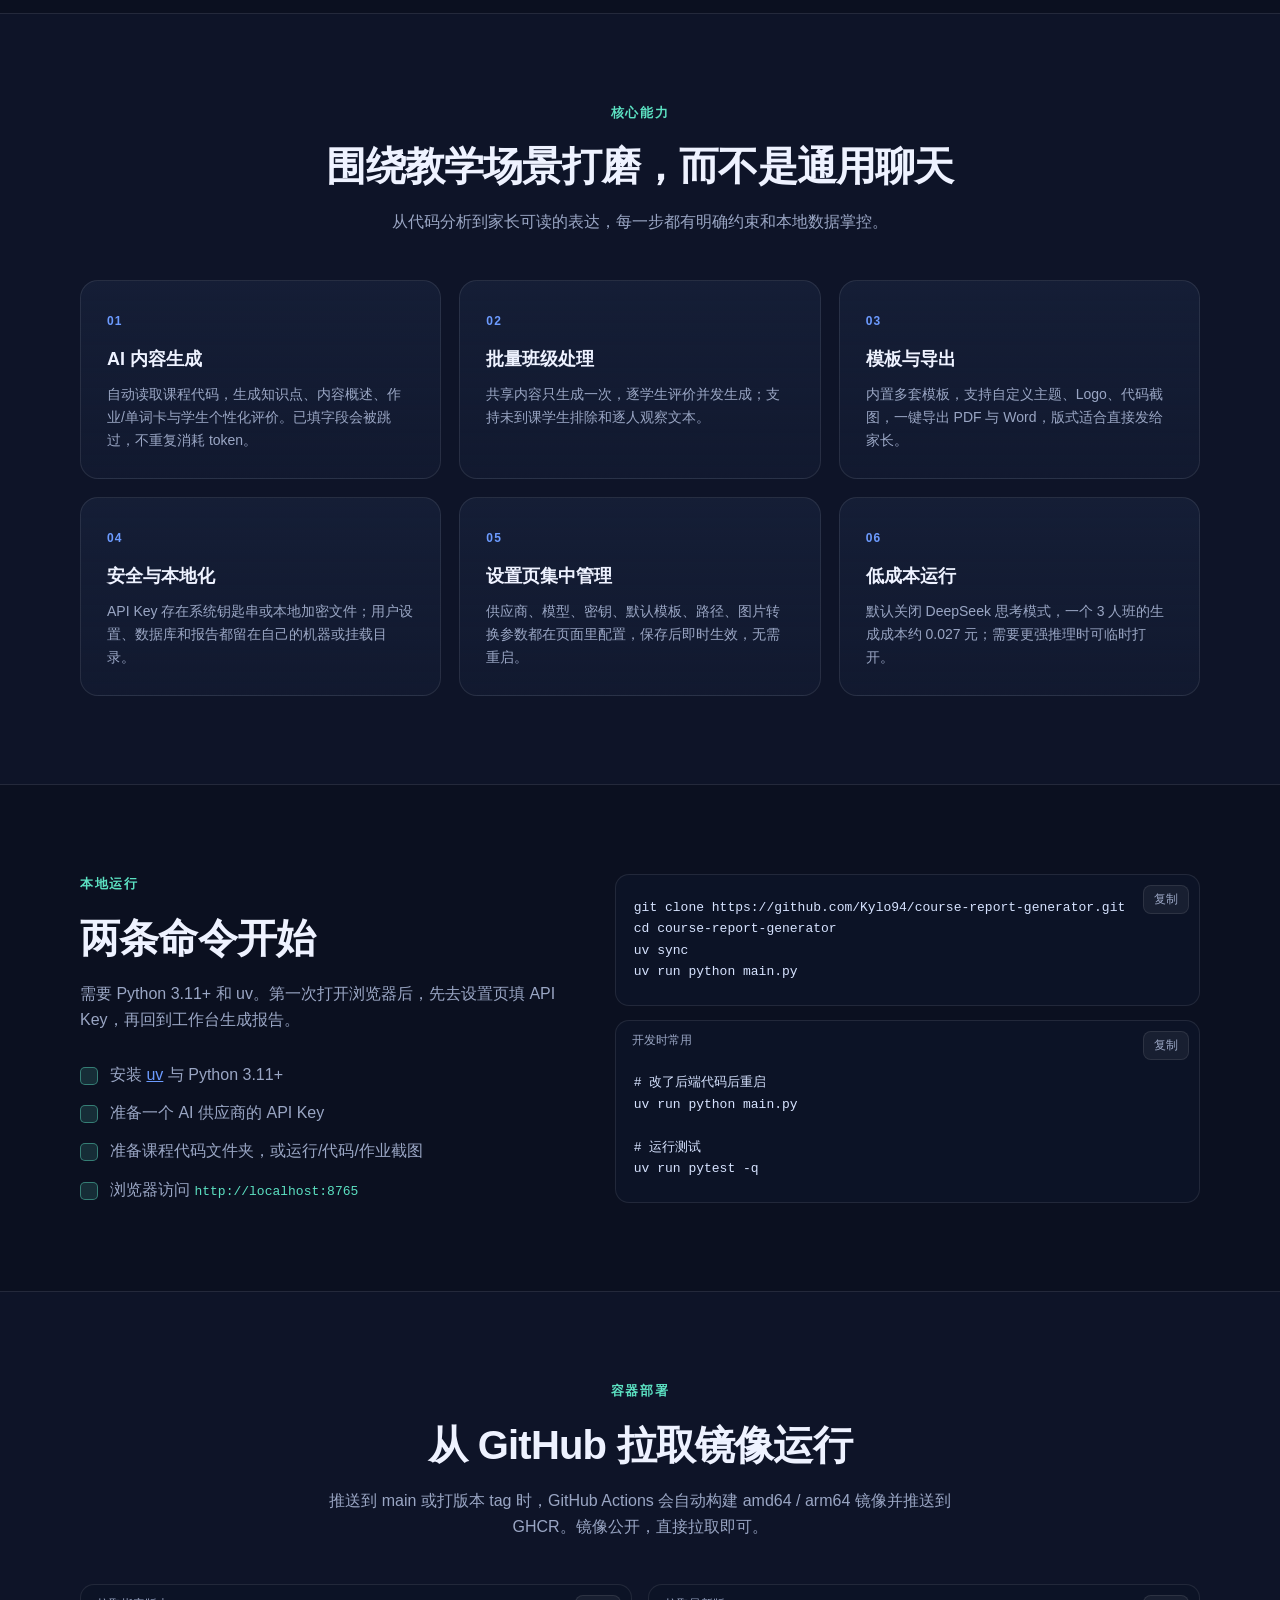
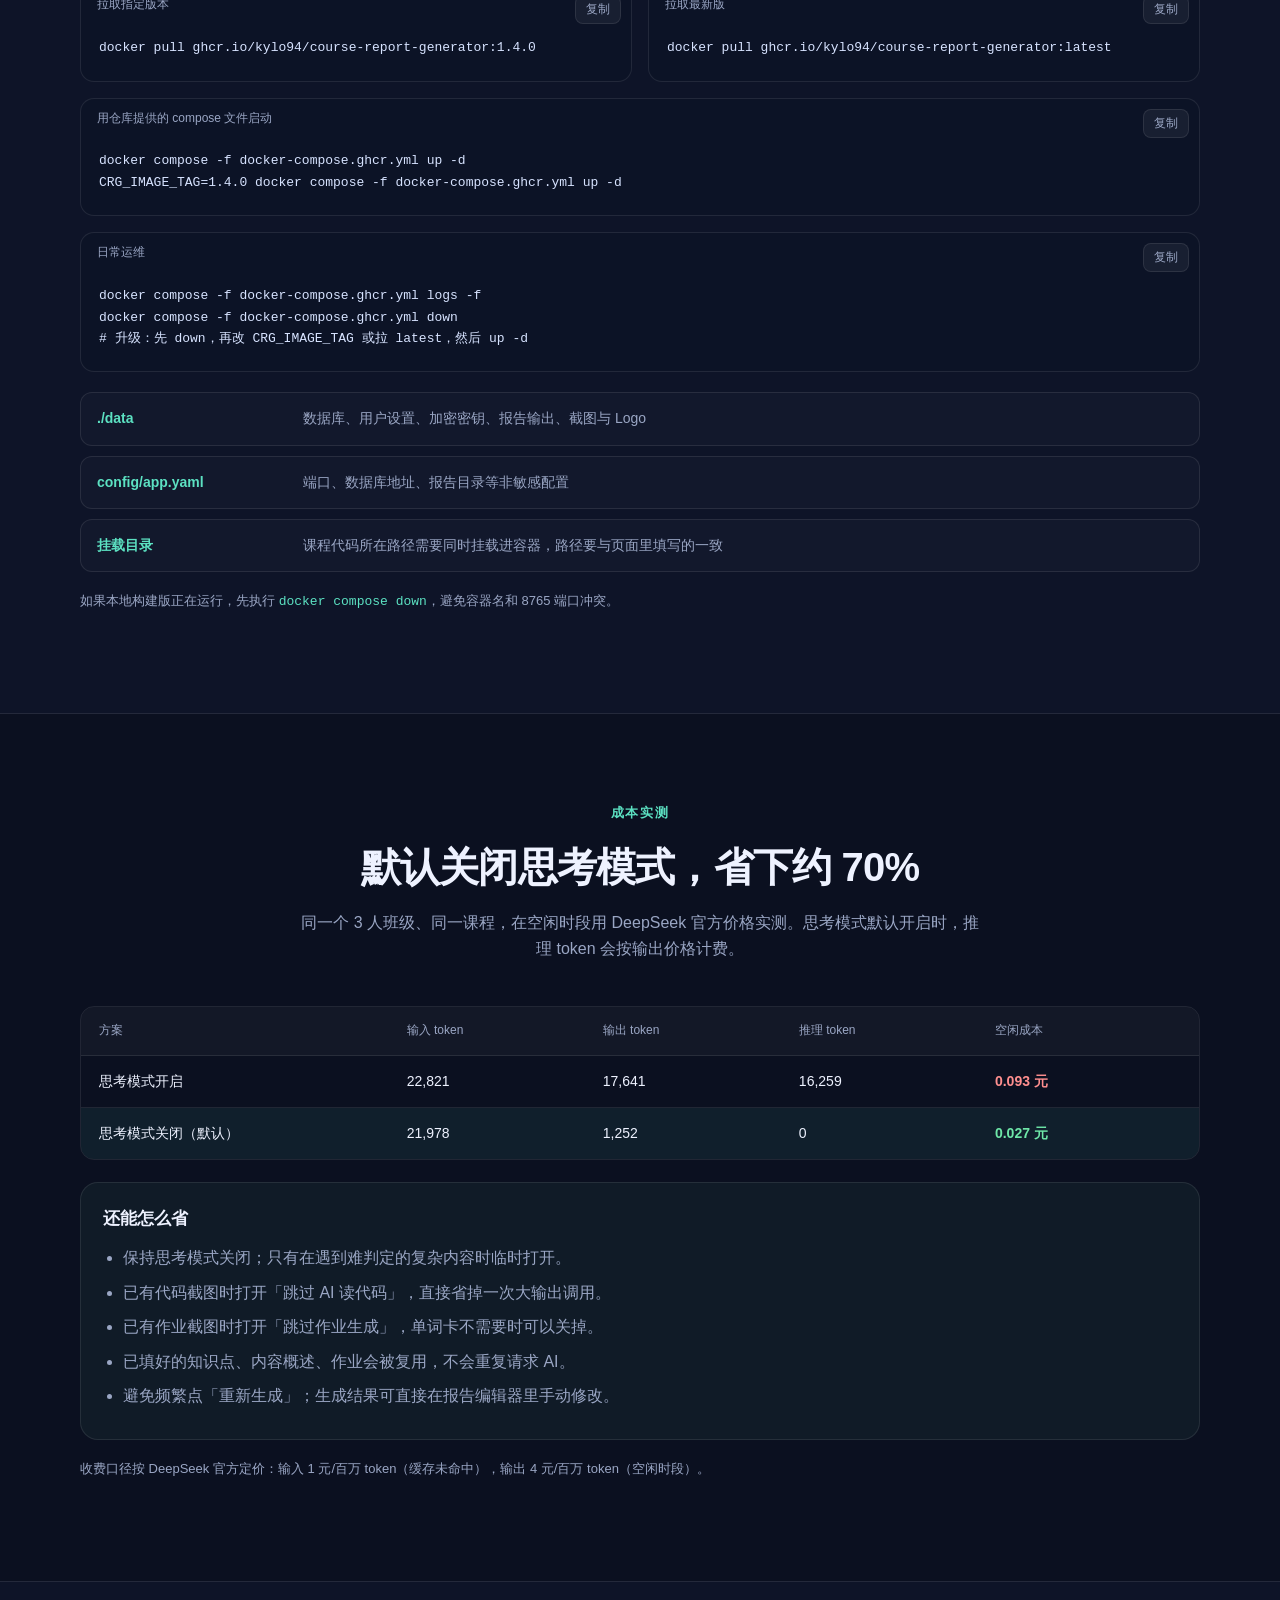
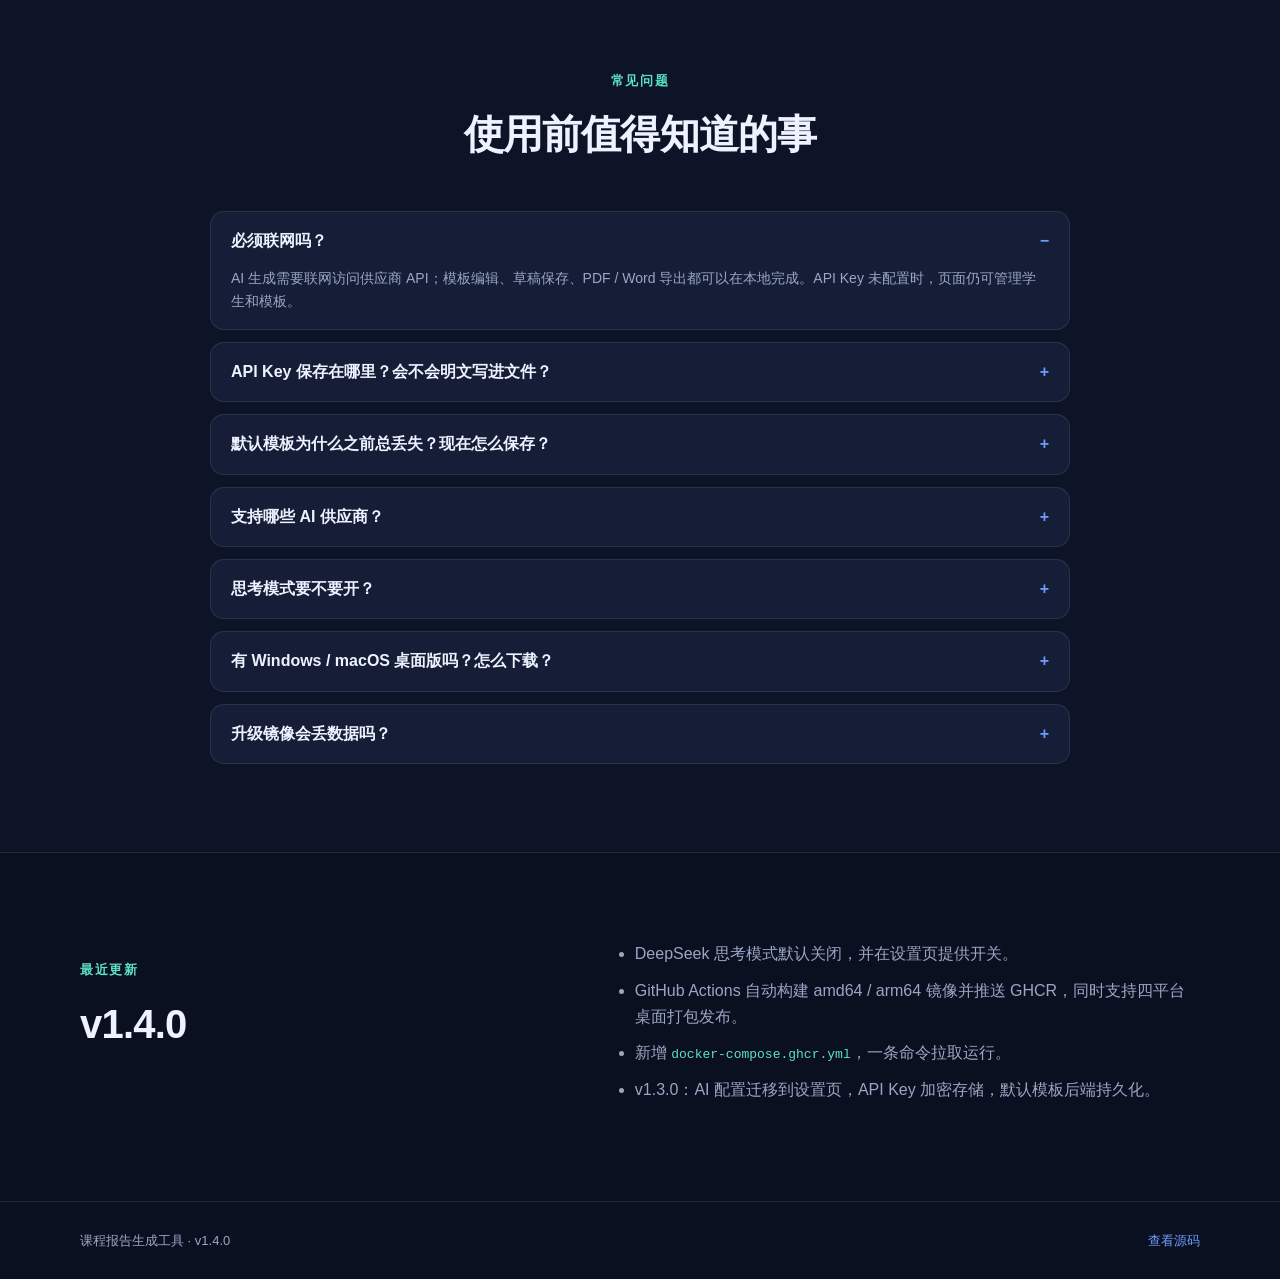
==== commit 1bc7a23c: "docs: 补充桌面版下载说明" ====
--- a/index.html
+++ b/index.html
@@ -313,6 +313,10 @@
             <p>日常生成建议关闭，省钱且快很多。遇到特别复杂、需要模型反复推敲的内容，可以在设置页临时打开；它只影响 DeepSeek，且会显著增加推理 token。</p>
           </details>
           <details>
+            <summary>有 Windows / macOS 桌面版吗？怎么下载？</summary>
+            <p>有。推送 <code>v*</code> tag 时，GitHub Actions 会在 Windows x64、macOS x64、macOS arm64、Linux x64 四个原生 runner 上分别打包并发布到 Releases。下载 <code>course-report-generator-&lt;平台&gt;-v&lt;版本&gt;.tar.gz</code> 解压即可，无需安装 Python。PyInstaller 不支持交叉编译，所以每个平台都在对应系统上构建。</p>
+          </details>
+          <details>
             <summary>升级镜像会丢数据吗？</summary>
             <p>不会。用户设置、数据库、加密密钥和报告都在挂载的 <code>./data</code> 目录里。升级时停止容器、拉取新镜像、重新启动即可。</p>
           </details>
@@ -328,7 +332,7 @@
         </div>
         <ul class="changelog">
           <li>DeepSeek 思考模式默认关闭，并在设置页提供开关。</li>
-          <li>GitHub Actions 自动构建 amd64 / arm64 镜像并推送 GHCR。</li>
+          <li>GitHub Actions 自动构建 amd64 / arm64 镜像并推送 GHCR，同时支持四平台桌面打包发布。</li>
           <li>新增 <code>docker-compose.ghcr.yml</code>，一条命令拉取运行。</li>
           <li>v1.3.0：AI 配置迁移到设置页，API Key 加密存储，默认模板后端持久化。</li>
         </ul>
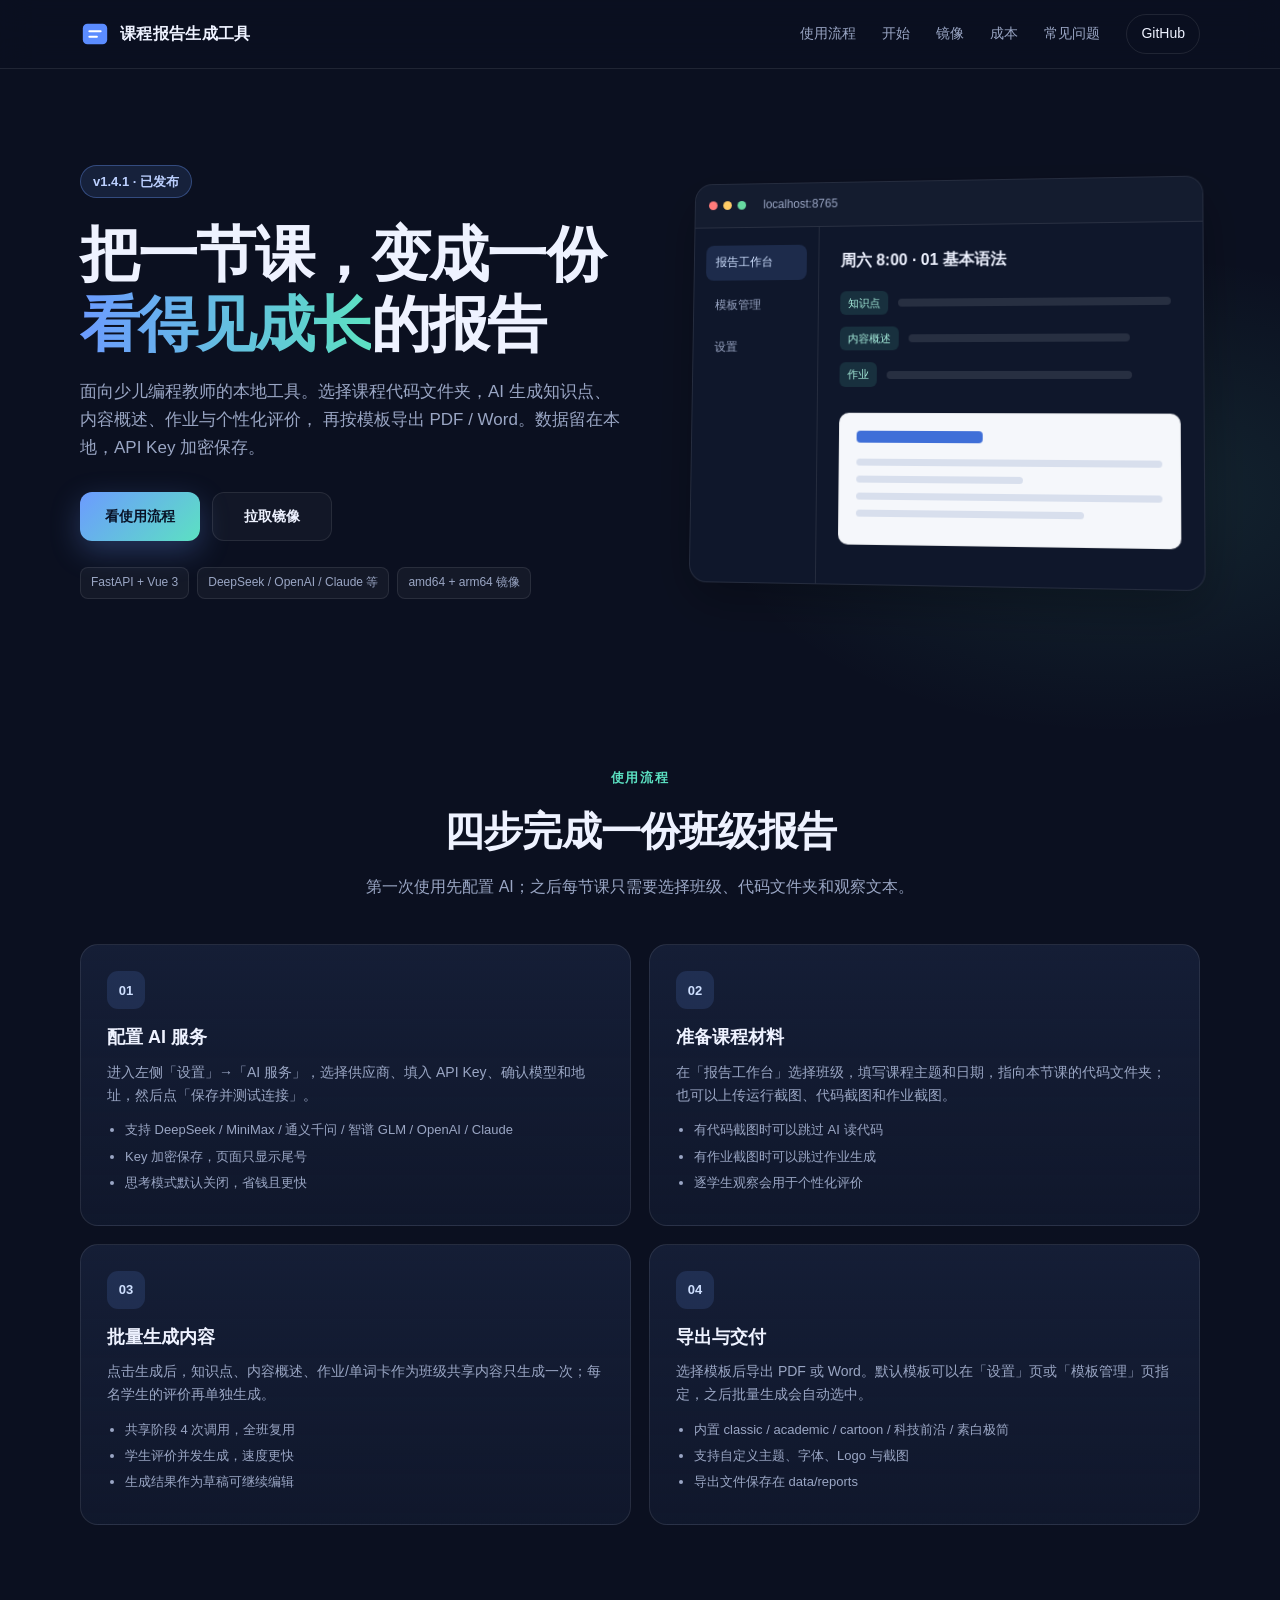
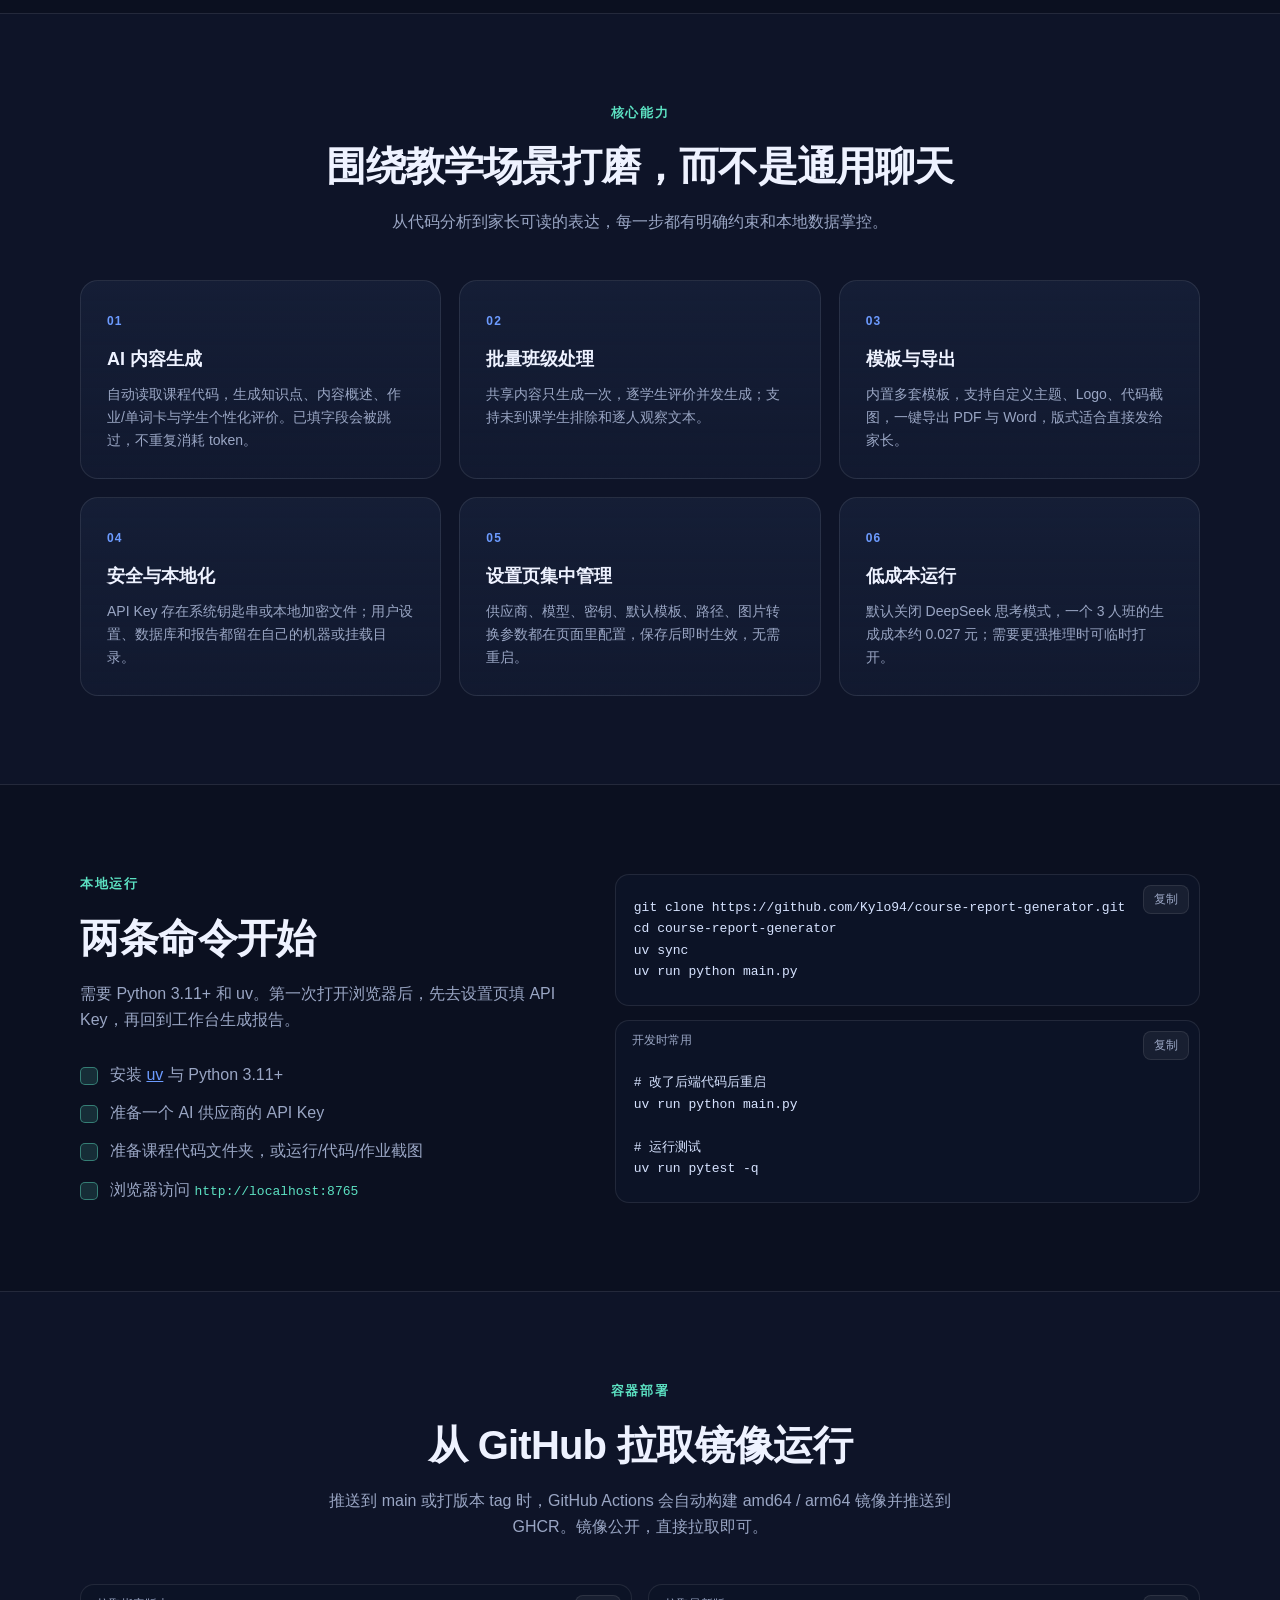
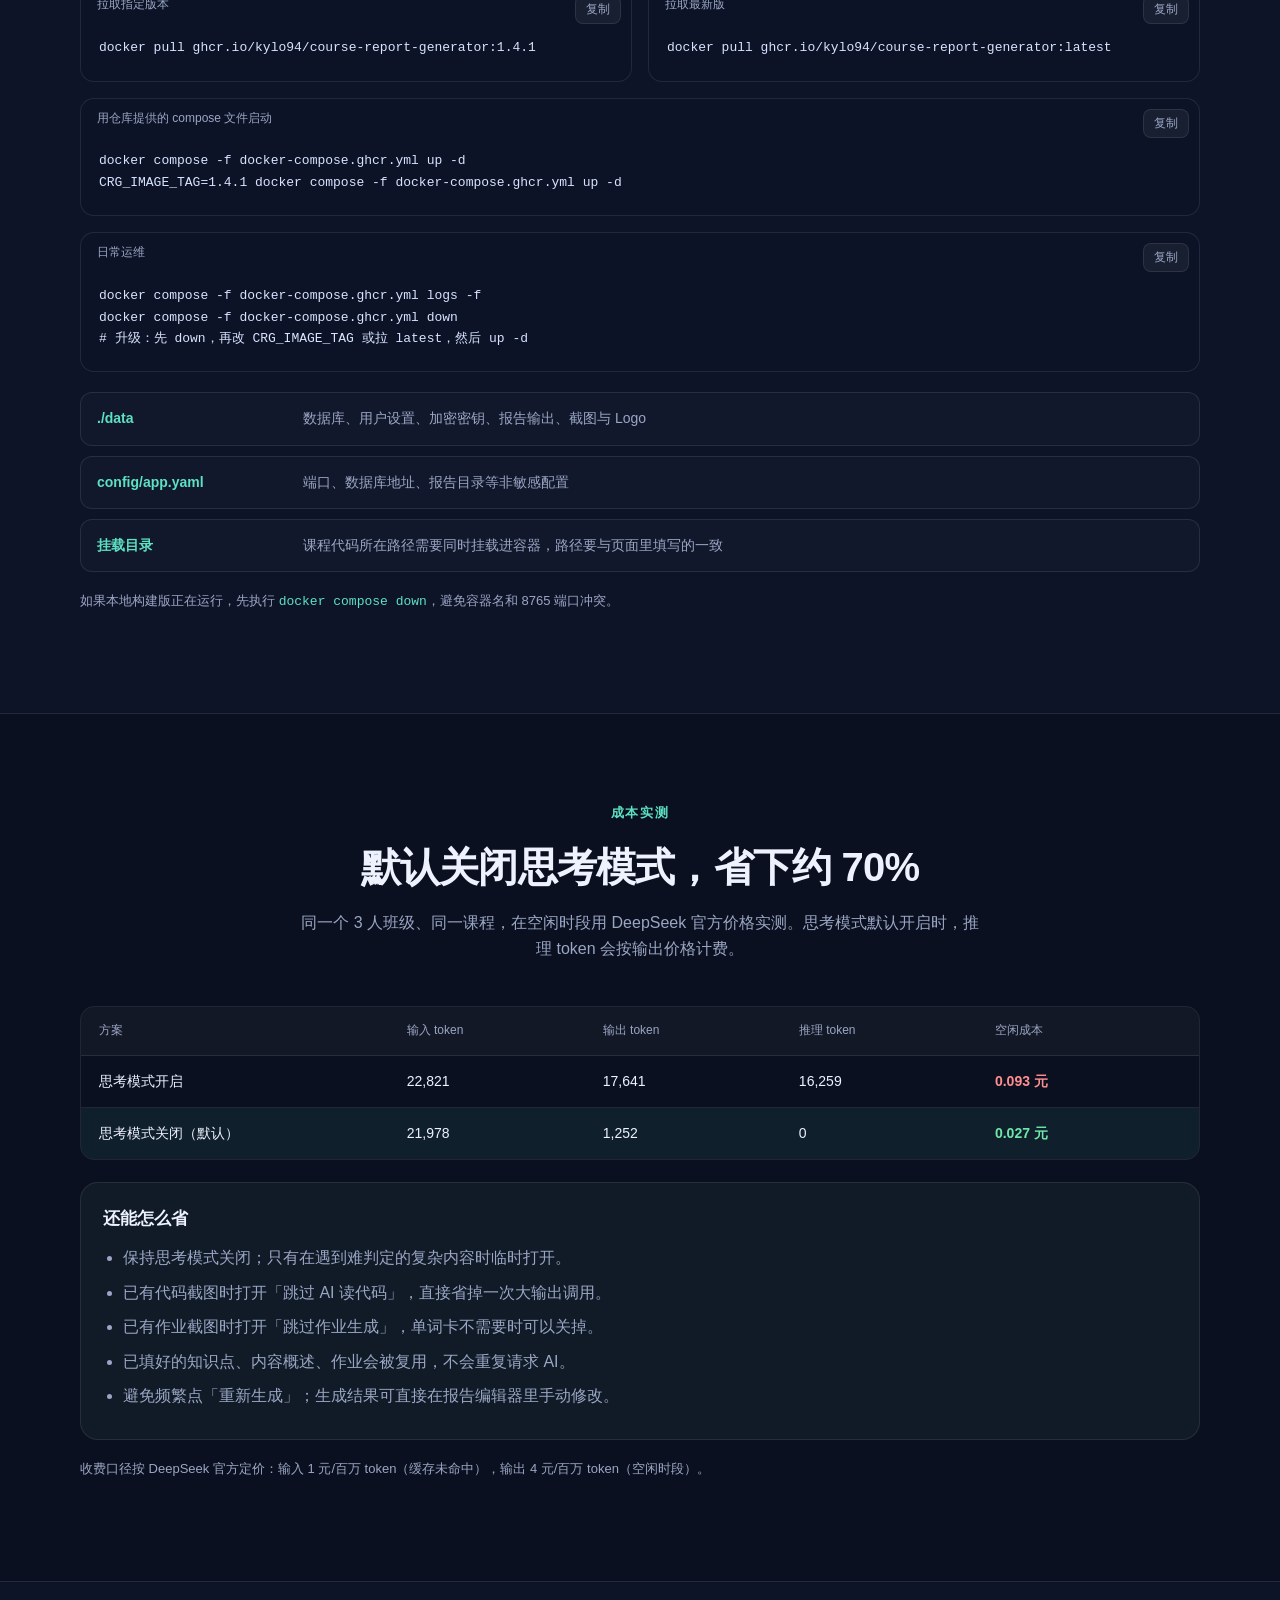
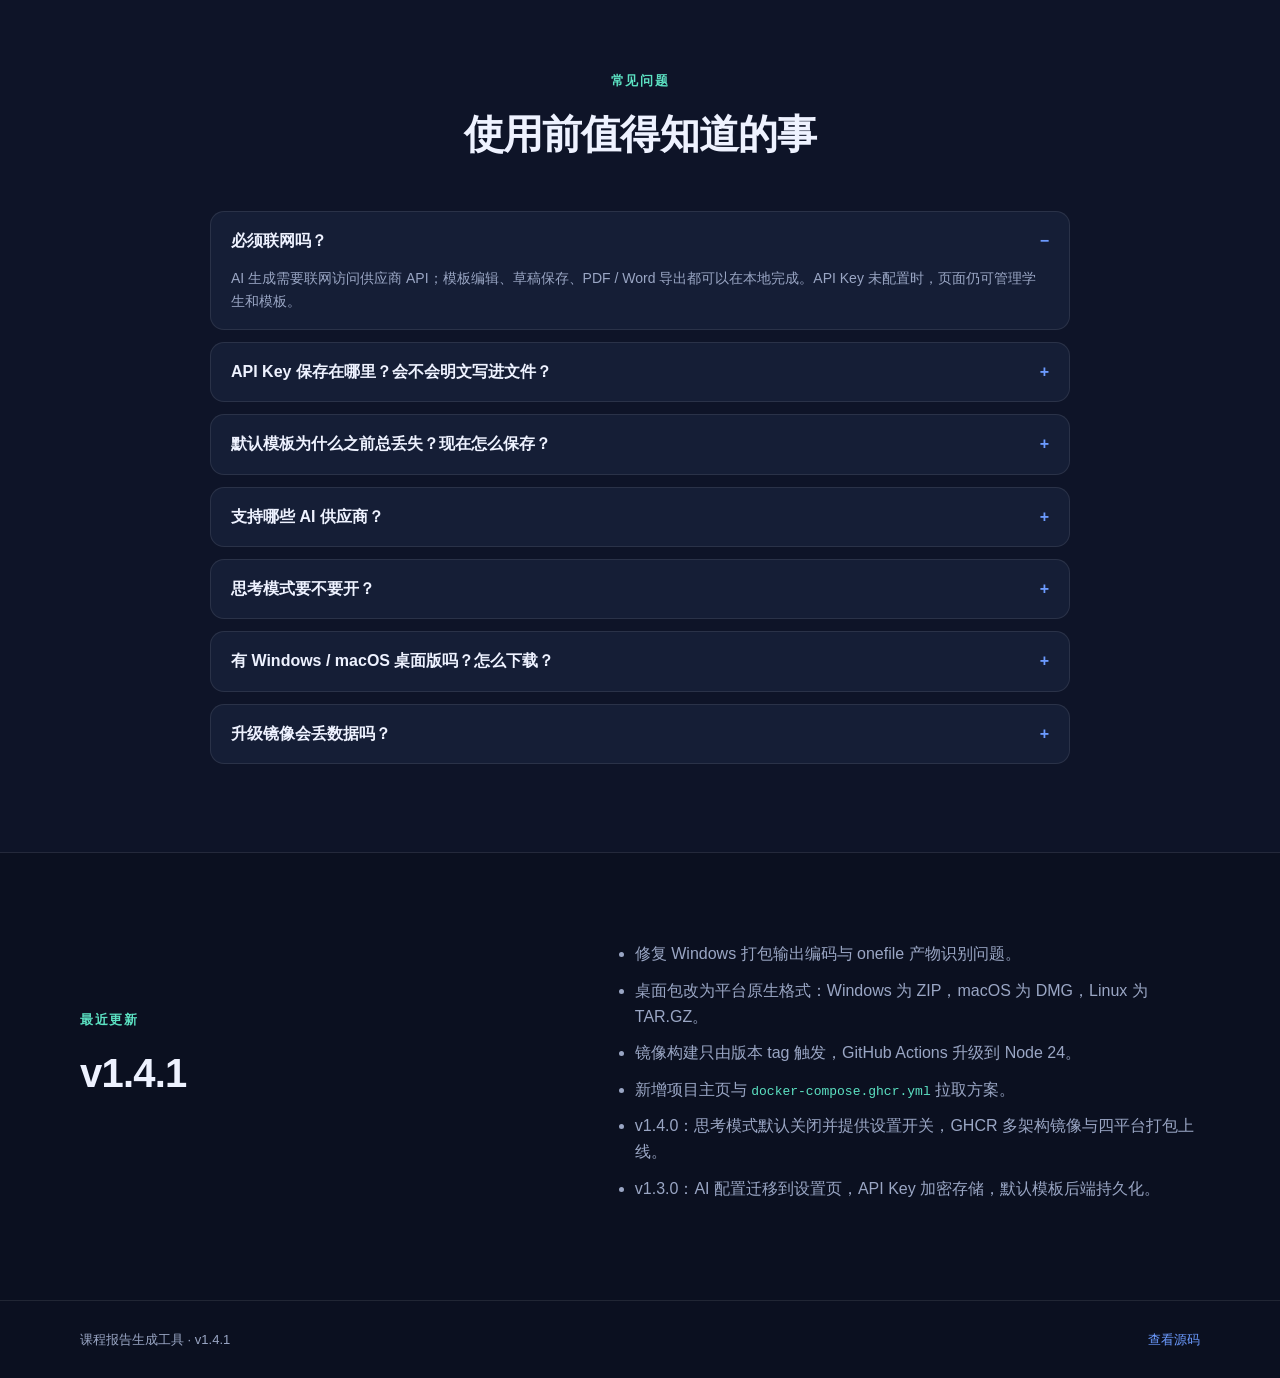
==== commit d78201ea: "docs: 更新至 v1.4.1" ====
--- a/index.html
+++ b/index.html
@@ -3,7 +3,7 @@
 <head>
   <meta charset="utf-8" />
   <meta name="viewport" content="width=device-width, initial-scale=1" />
-  <title>课程报告生成工具 v1.4.0</title>
+  <title>课程报告生成工具 v1.4.1</title>
   <meta name="description" content="少儿编程课程报告自动生成工具：AI 生成内容、模板化 PDF/Word 导出、班级批量处理与加密 API Key 管理。" />
   <link rel="stylesheet" href="styles.css" />
 </head>
@@ -32,7 +32,7 @@
     <section class="hero" id="top">
       <div class="wrap hero-grid">
         <div class="hero-copy">
-          <span class="badge">v1.4.0 · 已发布</span>
+          <span class="badge">v1.4.1 · 已发布</span>
           <h1>把一节课，变成一份<br /><em>看得见成长</em>的报告</h1>
           <p class="lede">
             面向少儿编程教师的本地工具。选择课程代码文件夹，AI 生成知识点、内容概述、作业与个性化评价，
@@ -219,7 +219,7 @@
           <div class="code-block">
             <div class="code-label">拉取指定版本</div>
             <button class="copy" type="button">复制</button>
-            <pre><code>docker pull ghcr.io/kylo94/course-report-generator:1.4.0</code></pre>
+            <pre><code>docker pull ghcr.io/kylo94/course-report-generator:1.4.1</code></pre>
           </div>
           <div class="code-block">
             <div class="code-label">拉取最新版</div>
@@ -230,7 +230,7 @@
             <div class="code-label">用仓库提供的 compose 文件启动</div>
             <button class="copy" type="button">复制</button>
             <pre><code>docker compose -f docker-compose.ghcr.yml up -d
-CRG_IMAGE_TAG=1.4.0 docker compose -f docker-compose.ghcr.yml up -d</code></pre>
+CRG_IMAGE_TAG=1.4.1 docker compose -f docker-compose.ghcr.yml up -d</code></pre>
           </div>
           <div class="code-block wide">
             <div class="code-label">日常运维</div>
@@ -314,7 +314,7 @@
           </details>
           <details>
             <summary>有 Windows / macOS 桌面版吗？怎么下载？</summary>
-            <p>有。推送 <code>v*</code> tag 时，GitHub Actions 会在 Windows x64、macOS x64、macOS arm64、Linux x64 四个原生 runner 上分别打包并发布到 Releases。下载 <code>course-report-generator-&lt;平台&gt;-v&lt;版本&gt;.tar.gz</code> 解压即可，无需安装 Python。PyInstaller 不支持交叉编译，所以每个平台都在对应系统上构建。</p>
+            <p>有。推送 <code>v*</code> tag 时，GitHub Actions 会在四个原生 runner 上分别打包并发布到 Releases：Windows x64 为 <code>.zip</code>（内含 <code>.exe</code> 和 <code>browser/</code>），macOS x64 / arm64 为 <code>.dmg</code>（内含 <code>.app</code>），Linux x64 为 <code>.tar.gz</code>。无需安装 Python。PyInstaller 不支持交叉编译，所以每个平台都在对应系统上构建。</p>
           </details>
           <details>
             <summary>升级镜像会丢数据吗？</summary>
@@ -328,12 +328,14 @@
       <div class="wrap two-col">
         <div class="section-head left">
           <span class="kicker">最近更新</span>
-          <h2>v1.4.0</h2>
+          <h2>v1.4.1</h2>
         </div>
         <ul class="changelog">
-          <li>DeepSeek 思考模式默认关闭，并在设置页提供开关。</li>
-          <li>GitHub Actions 自动构建 amd64 / arm64 镜像并推送 GHCR，同时支持四平台桌面打包发布。</li>
-          <li>新增 <code>docker-compose.ghcr.yml</code>，一条命令拉取运行。</li>
+          <li>修复 Windows 打包输出编码与 onefile 产物识别问题。</li>
+          <li>桌面包改为平台原生格式：Windows 为 ZIP，macOS 为 DMG，Linux 为 TAR.GZ。</li>
+          <li>镜像构建只由版本 tag 触发，GitHub Actions 升级到 Node 24。</li>
+          <li>新增项目主页与 <code>docker-compose.ghcr.yml</code> 拉取方案。</li>
+          <li>v1.4.0：思考模式默认关闭并提供设置开关，GHCR 多架构镜像与四平台打包上线。</li>
           <li>v1.3.0：AI 配置迁移到设置页，API Key 加密存储，默认模板后端持久化。</li>
         </ul>
       </div>
@@ -342,7 +344,7 @@
 
   <footer>
     <div class="wrap footer-inner">
-      <span>课程报告生成工具 · v1.4.0</span>
+      <span>课程报告生成工具 · v1.4.1</span>
       <a href="https://github.com/Kylo94/course-report-generator" target="_blank" rel="noopener">查看源码</a>
     </div>
   </footer>
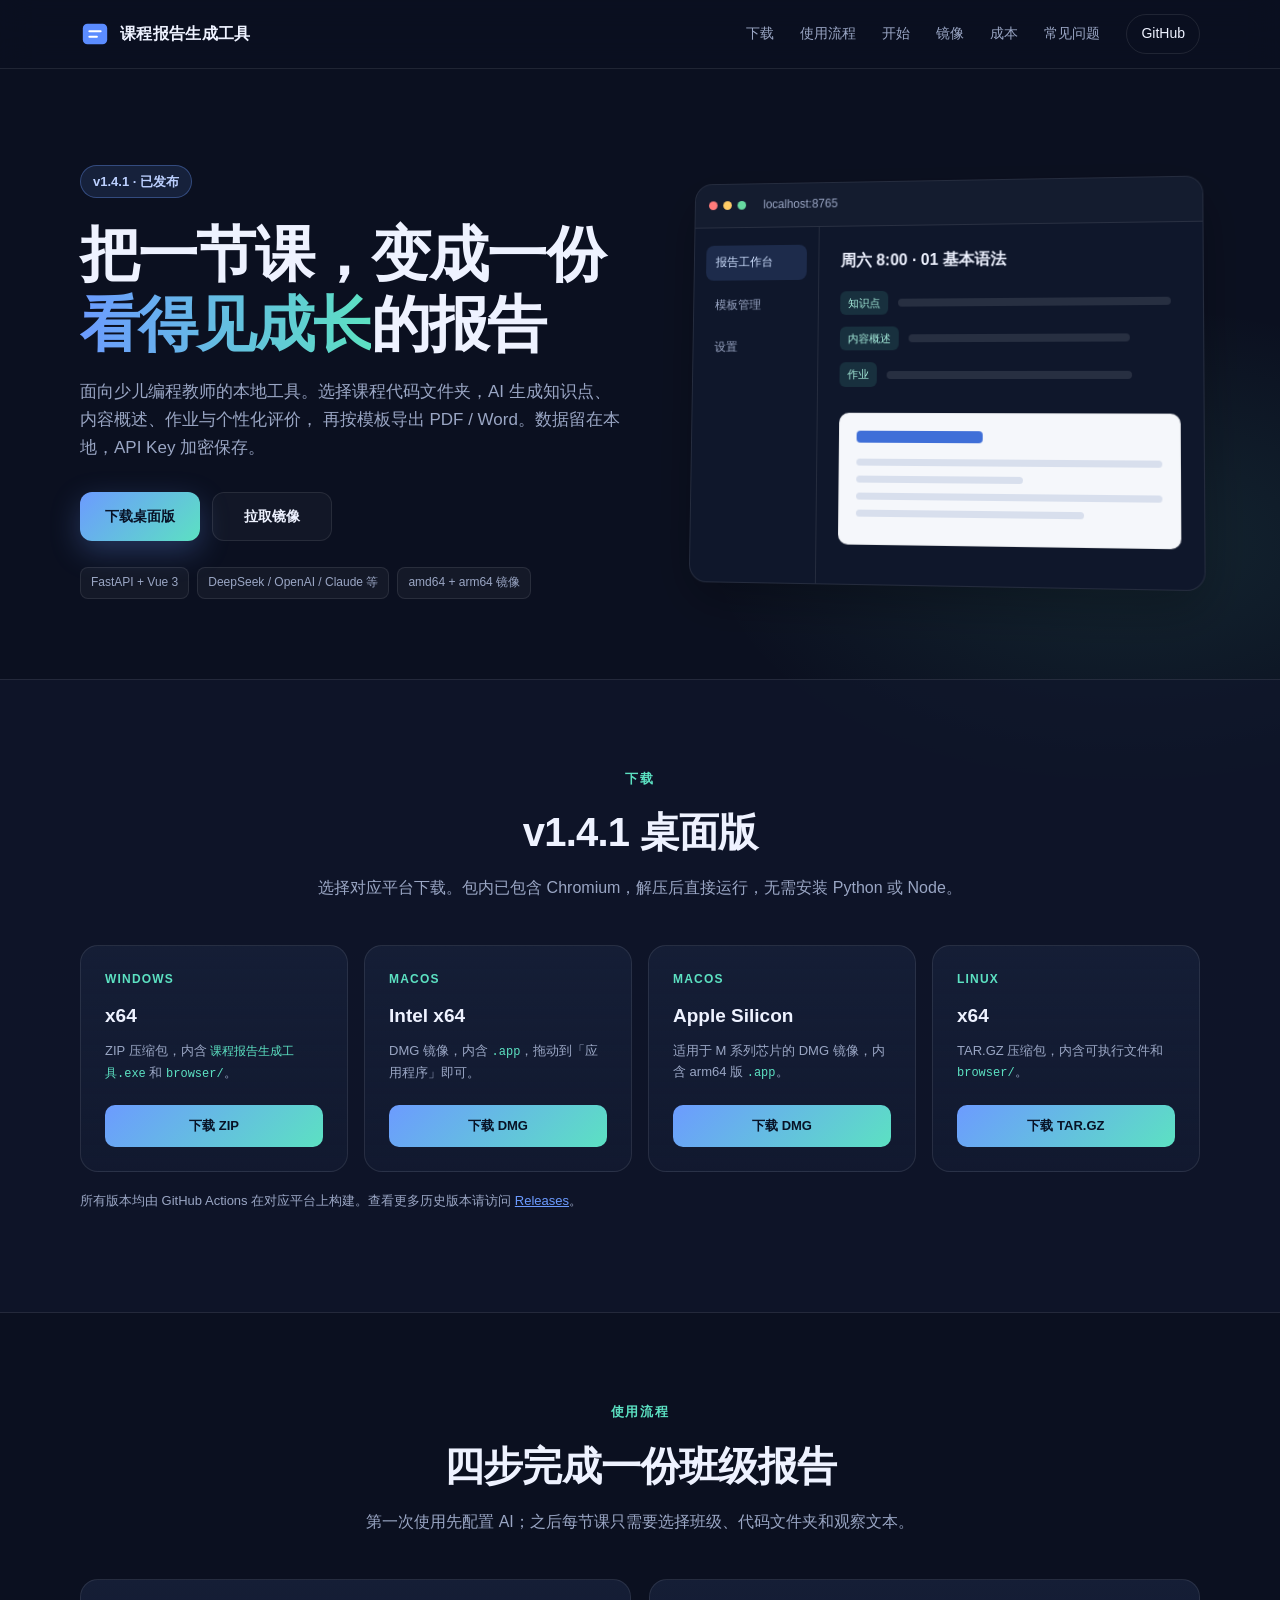
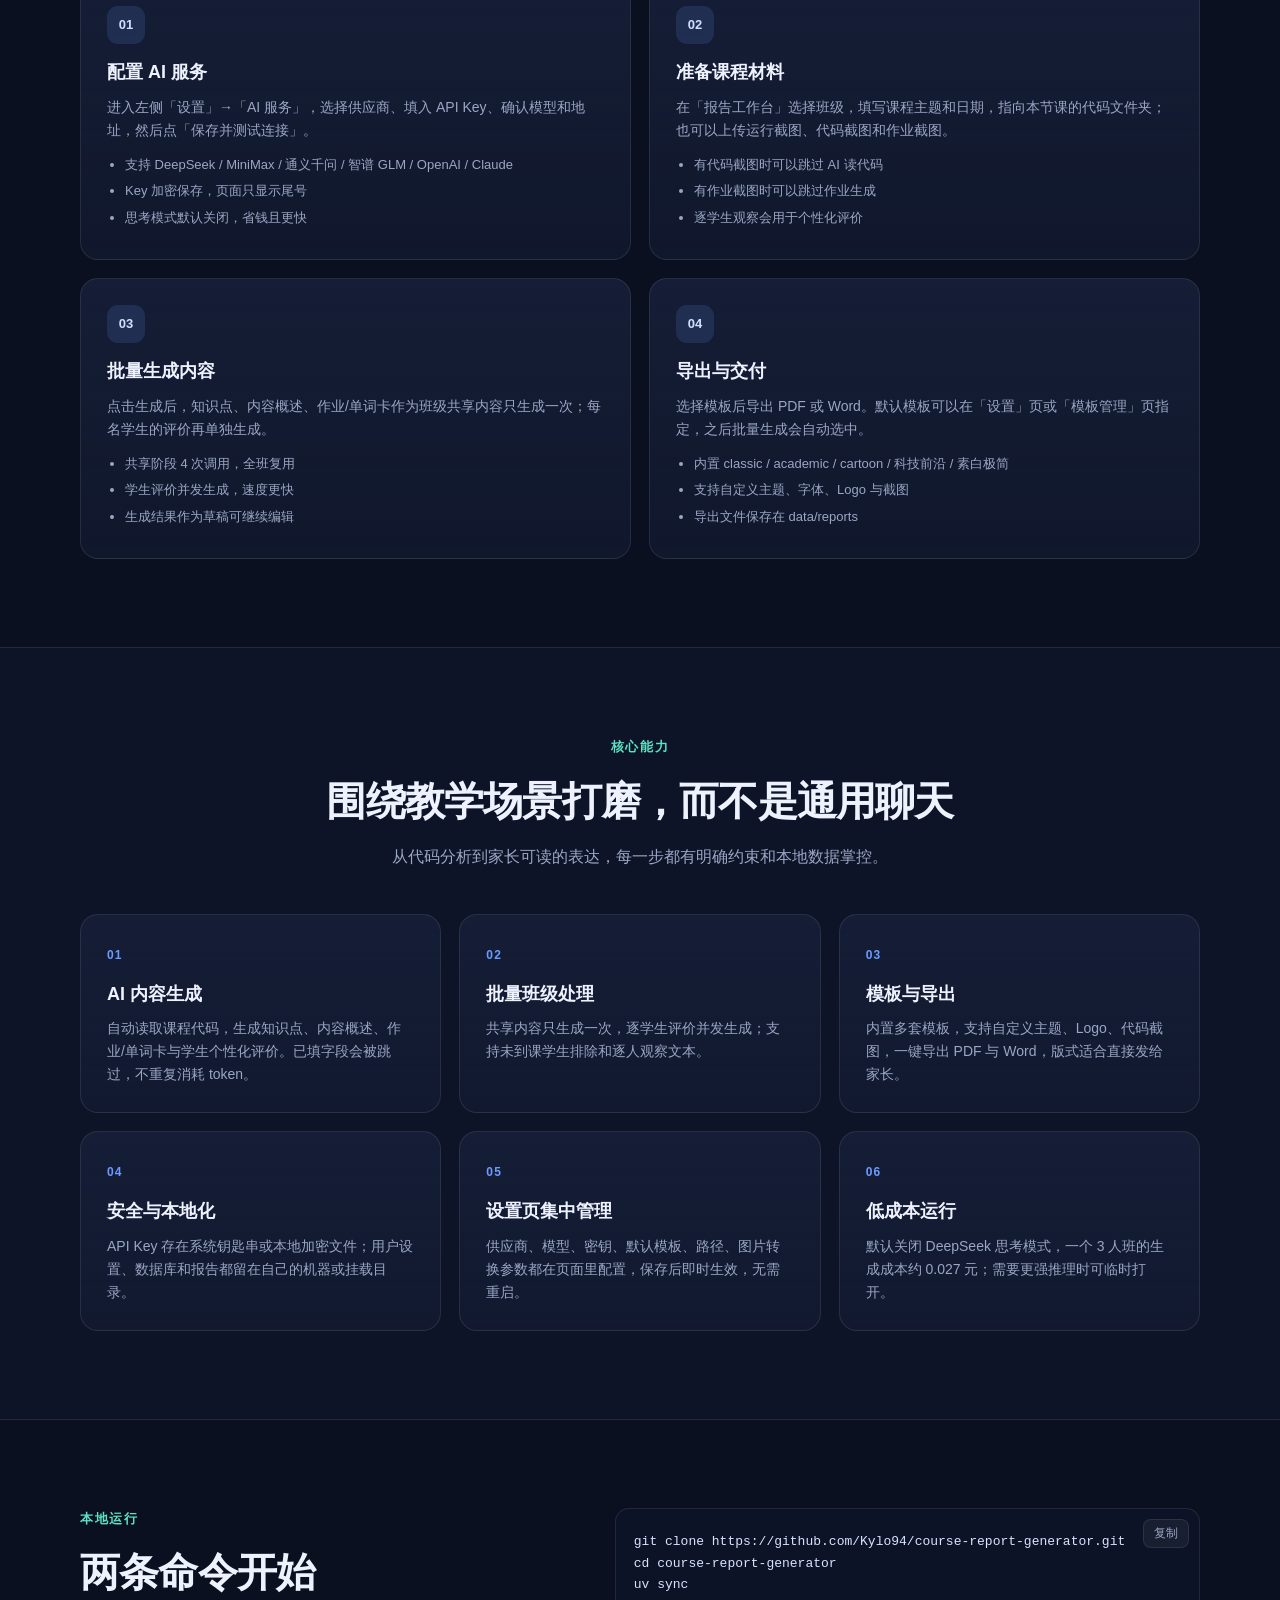
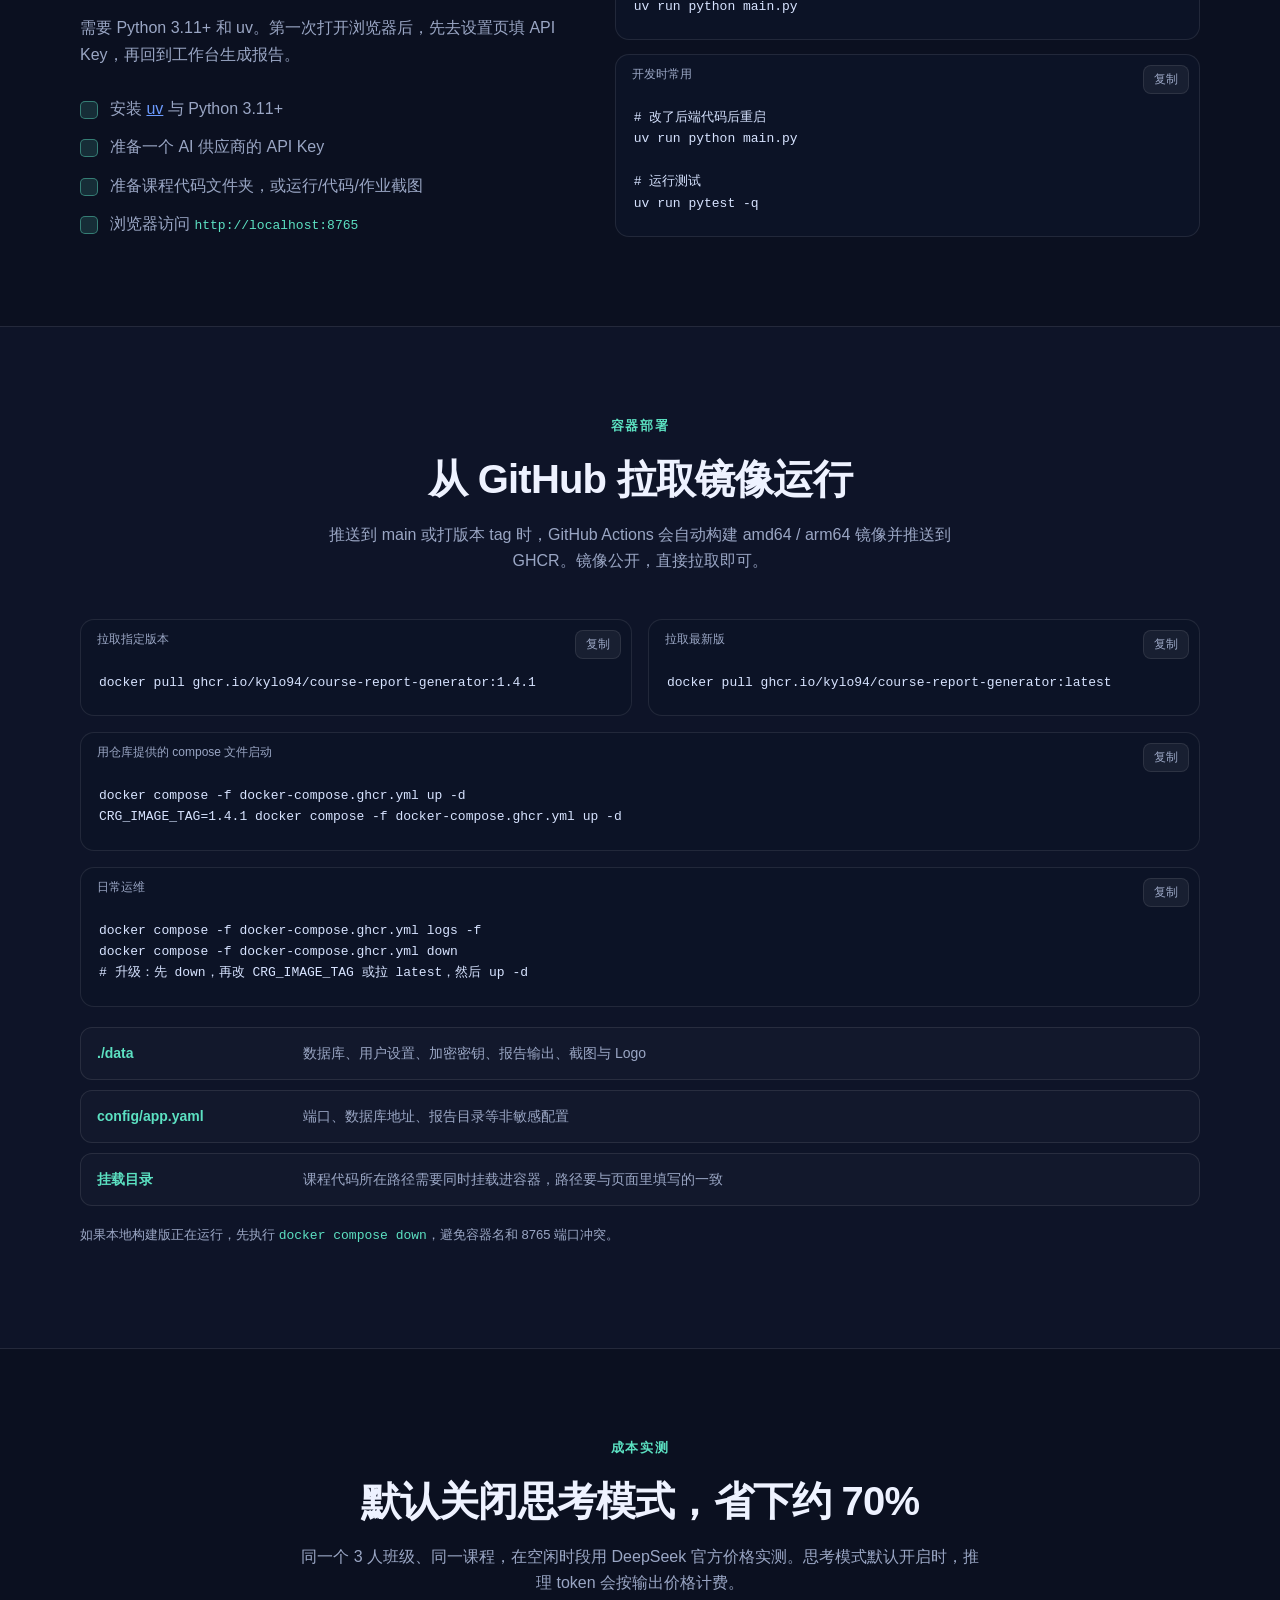
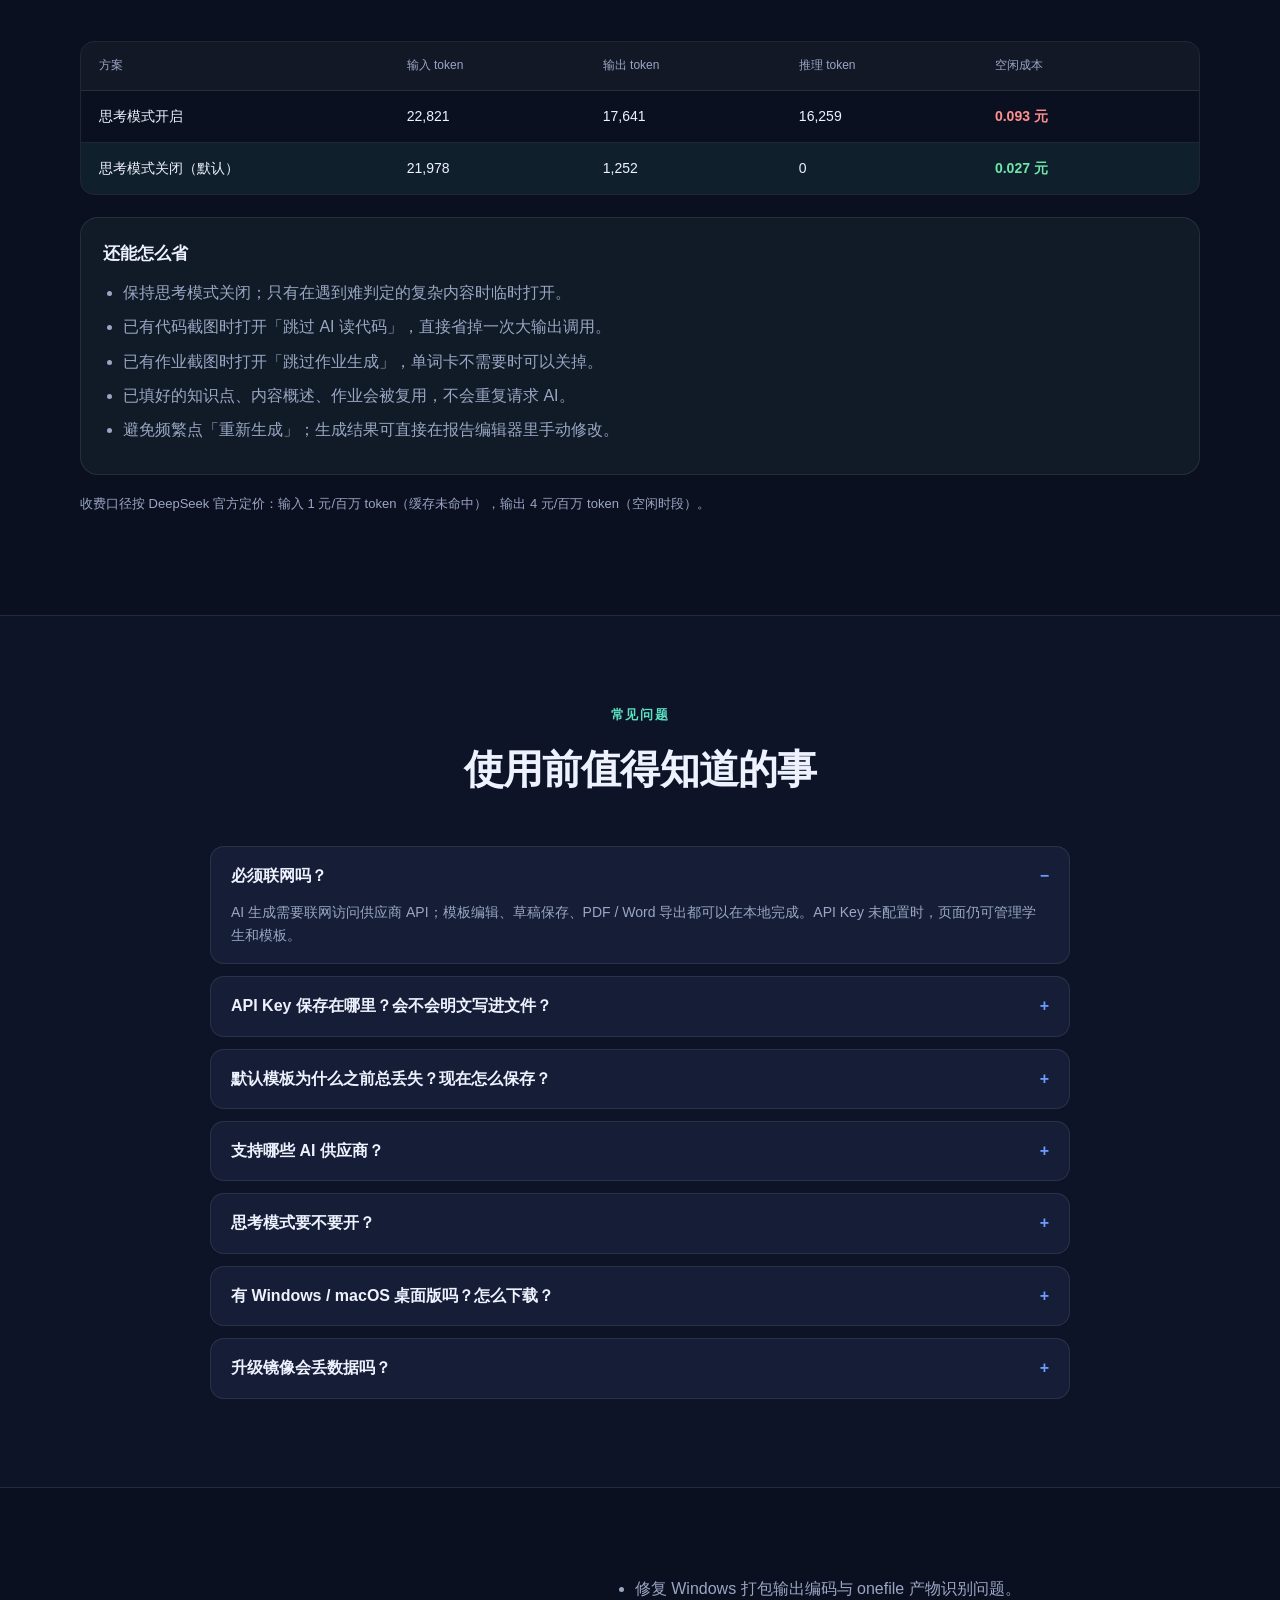
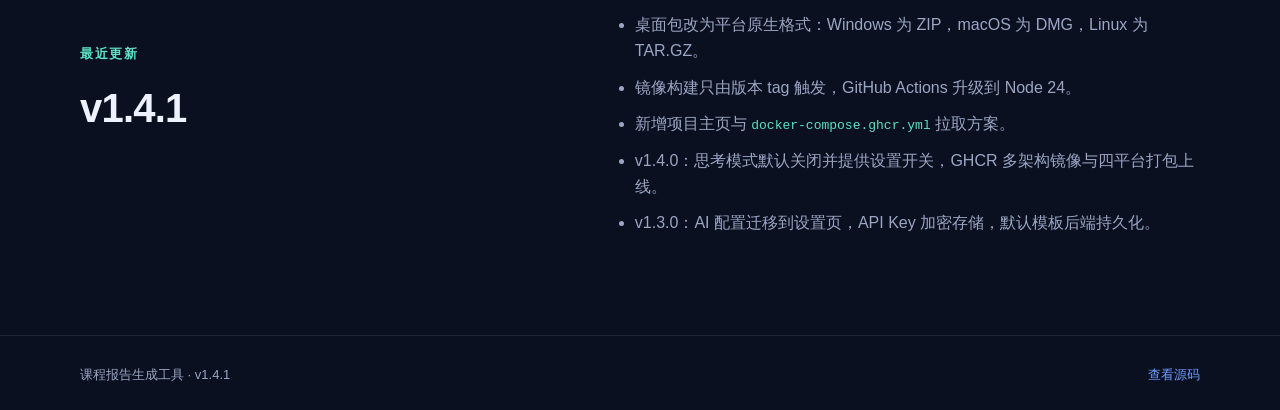
==== commit 2bcf51c8: "docs: 添加桌面版安装包下载入口" ====
--- a/index.html
+++ b/index.html
@@ -18,6 +18,7 @@
         <span>课程报告生成工具</span>
       </a>
       <nav>
+        <a href="#download">下载</a>
         <a href="#workflow">使用流程</a>
         <a href="#quickstart">开始</a>
         <a href="#docker">镜像</a>
@@ -39,7 +40,7 @@
             再按模板导出 PDF / Word。数据留在本地，API Key 加密保存。
           </p>
           <div class="hero-actions">
-            <a class="btn primary" href="#workflow">看使用流程</a>
+            <a class="btn primary" href="#download">下载桌面版</a>
             <a class="btn ghost" href="#docker">拉取镜像</a>
           </div>
           <div class="hero-meta">
@@ -78,6 +79,43 @@
       </div>
     </section>
 
+    <section class="section alt" id="download">
+      <div class="wrap">
+        <div class="section-head">
+          <span class="kicker">下载</span>
+          <h2>v1.4.1 桌面版</h2>
+          <p>选择对应平台下载。包内已包含 Chromium，解压后直接运行，无需安装 Python 或 Node。</p>
+        </div>
+        <div class="download-grid">
+          <article class="download-card">
+            <span class="download-platform">Windows</span>
+            <h3>x64</h3>
+            <p>ZIP 压缩包，内含 <code>课程报告生成工具.exe</code> 和 <code>browser/</code>。</p>
+            <a class="download-btn" href="https://github.com/Kylo94/course-report-generator/releases/download/v1.4.1/course-report-generator-windows-x64-v1.4.1.zip" target="_blank" rel="noopener">下载 ZIP</a>
+          </article>
+          <article class="download-card">
+            <span class="download-platform">macOS</span>
+            <h3>Intel x64</h3>
+            <p>DMG 镜像，内含 <code>.app</code>，拖动到「应用程序」即可。</p>
+            <a class="download-btn" href="https://github.com/Kylo94/course-report-generator/releases/download/v1.4.1/course-report-generator-macos-x64-v1.4.1.dmg" target="_blank" rel="noopener">下载 DMG</a>
+          </article>
+          <article class="download-card">
+            <span class="download-platform">macOS</span>
+            <h3>Apple Silicon</h3>
+            <p>适用于 M 系列芯片的 DMG 镜像，内含 arm64 版 <code>.app</code>。</p>
+            <a class="download-btn" href="https://github.com/Kylo94/course-report-generator/releases/download/v1.4.1/course-report-generator-macos-arm64-v1.4.1.dmg" target="_blank" rel="noopener">下载 DMG</a>
+          </article>
+          <article class="download-card">
+            <span class="download-platform">Linux</span>
+            <h3>x64</h3>
+            <p>TAR.GZ 压缩包，内含可执行文件和 <code>browser/</code>。</p>
+            <a class="download-btn" href="https://github.com/Kylo94/course-report-generator/releases/download/v1.4.1/course-report-generator-linux-x64-v1.4.1.tar.gz" target="_blank" rel="noopener">下载 TAR.GZ</a>
+          </article>
+        </div>
+        <p class="note">所有版本均由 GitHub Actions 在对应平台上构建。查看更多历史版本请访问 <a href="https://github.com/Kylo94/course-report-generator/releases" target="_blank" rel="noopener">Releases</a>。</p>
+      </div>
+    </section>
+
     <section class="section" id="workflow">
       <div class="wrap">
         <div class="section-head">
--- a/styles.css
+++ b/styles.css
@@ -443,3 +443,51 @@
 @media (max-width: 640px) {
   .site-header nav a:not(.nav-github) { display: none; }
 }
+
+.download-grid {
+  display: grid;
+  grid-template-columns: repeat(4, 1fr);
+  gap: 16px;
+}
+.download-card {
+  display: flex;
+  flex-direction: column;
+  padding: 24px;
+  border: 1px solid var(--line);
+  border-radius: var(--radius);
+  background: linear-gradient(180deg, var(--card), rgba(21, 30, 54, 0.55));
+  transition: transform 0.2s ease, border-color 0.2s ease;
+}
+.download-card:hover { transform: translateY(-4px); border-color: rgba(108, 155, 255, 0.45); }
+.download-platform {
+  color: var(--accent-2);
+  font-size: 12px;
+  font-weight: 700;
+  letter-spacing: 0.1em;
+  text-transform: uppercase;
+}
+.download-card h3 { margin: 10px 0 8px; font-size: 19px; }
+.download-card p { margin: 0 0 20px; color: var(--muted); font-size: 13px; flex: 1; }
+.download-card code { color: var(--accent-2); font-size: 12px; }
+.download-btn {
+  display: inline-flex;
+  align-items: center;
+  justify-content: center;
+  padding: 10px 16px;
+  border-radius: 10px;
+  background: linear-gradient(135deg, var(--accent), var(--accent-2));
+  color: #081226;
+  font-size: 13px;
+  font-weight: 700;
+  text-decoration: none;
+}
+.download-btn:hover { box-shadow: 0 8px 24px rgba(108, 155, 255, 0.28); }
+.note a { color: var(--accent); }
+
+@media (max-width: 900px) {
+  .download-grid { grid-template-columns: repeat(2, 1fr); }
+}
+
+@media (max-width: 640px) {
+  .download-grid { grid-template-columns: 1fr; }
+}
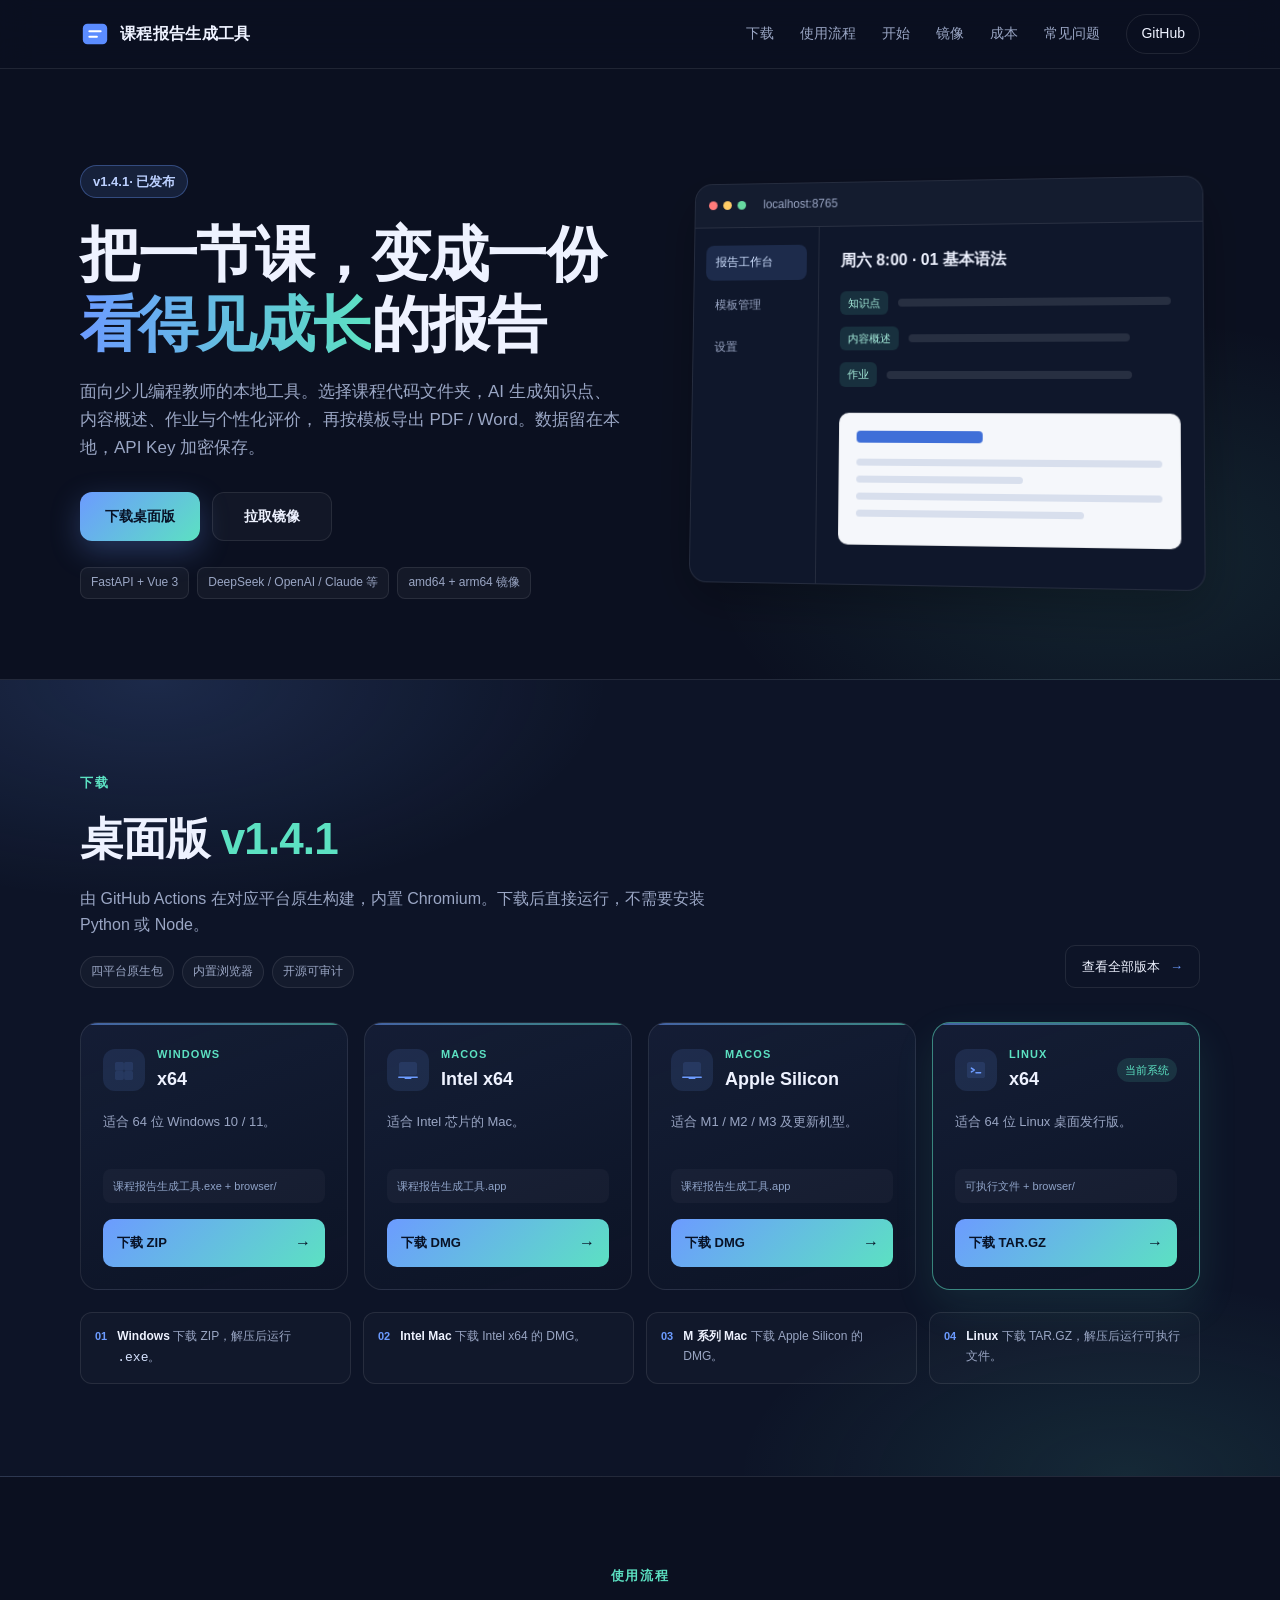
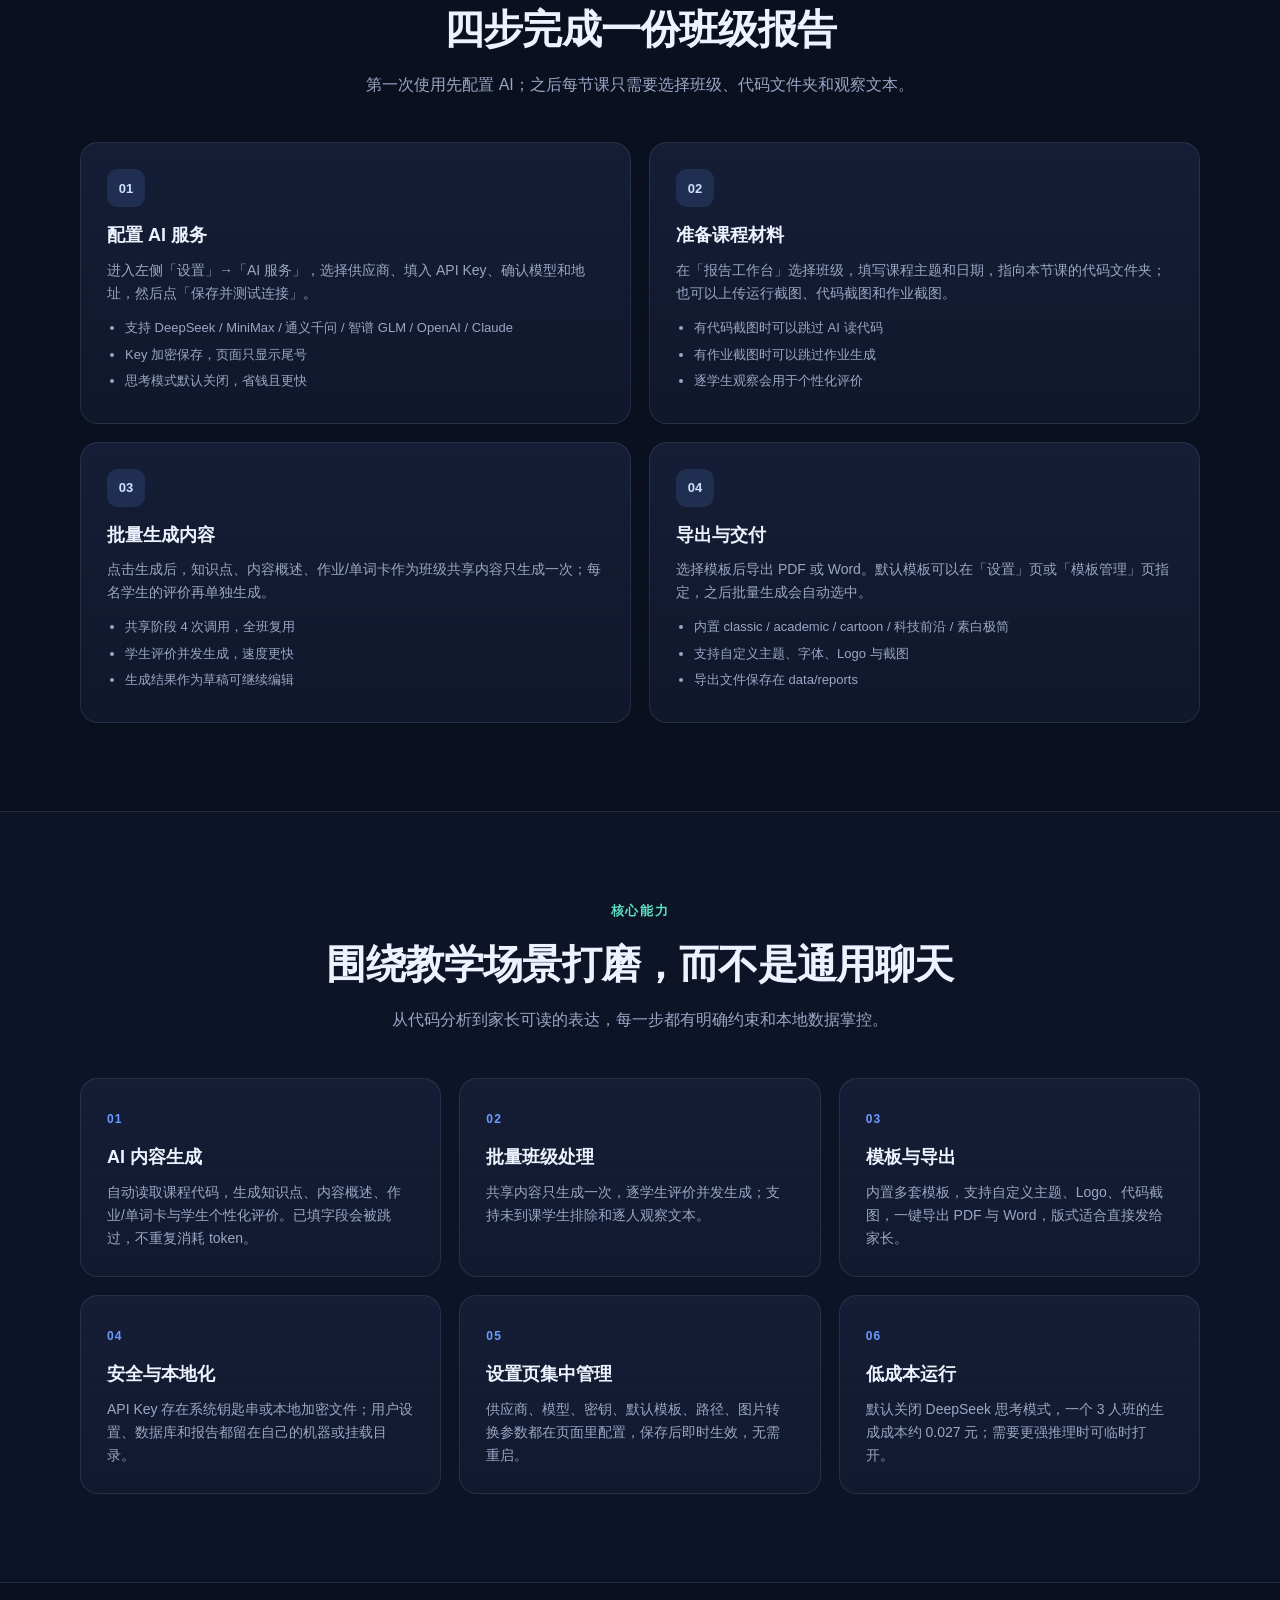
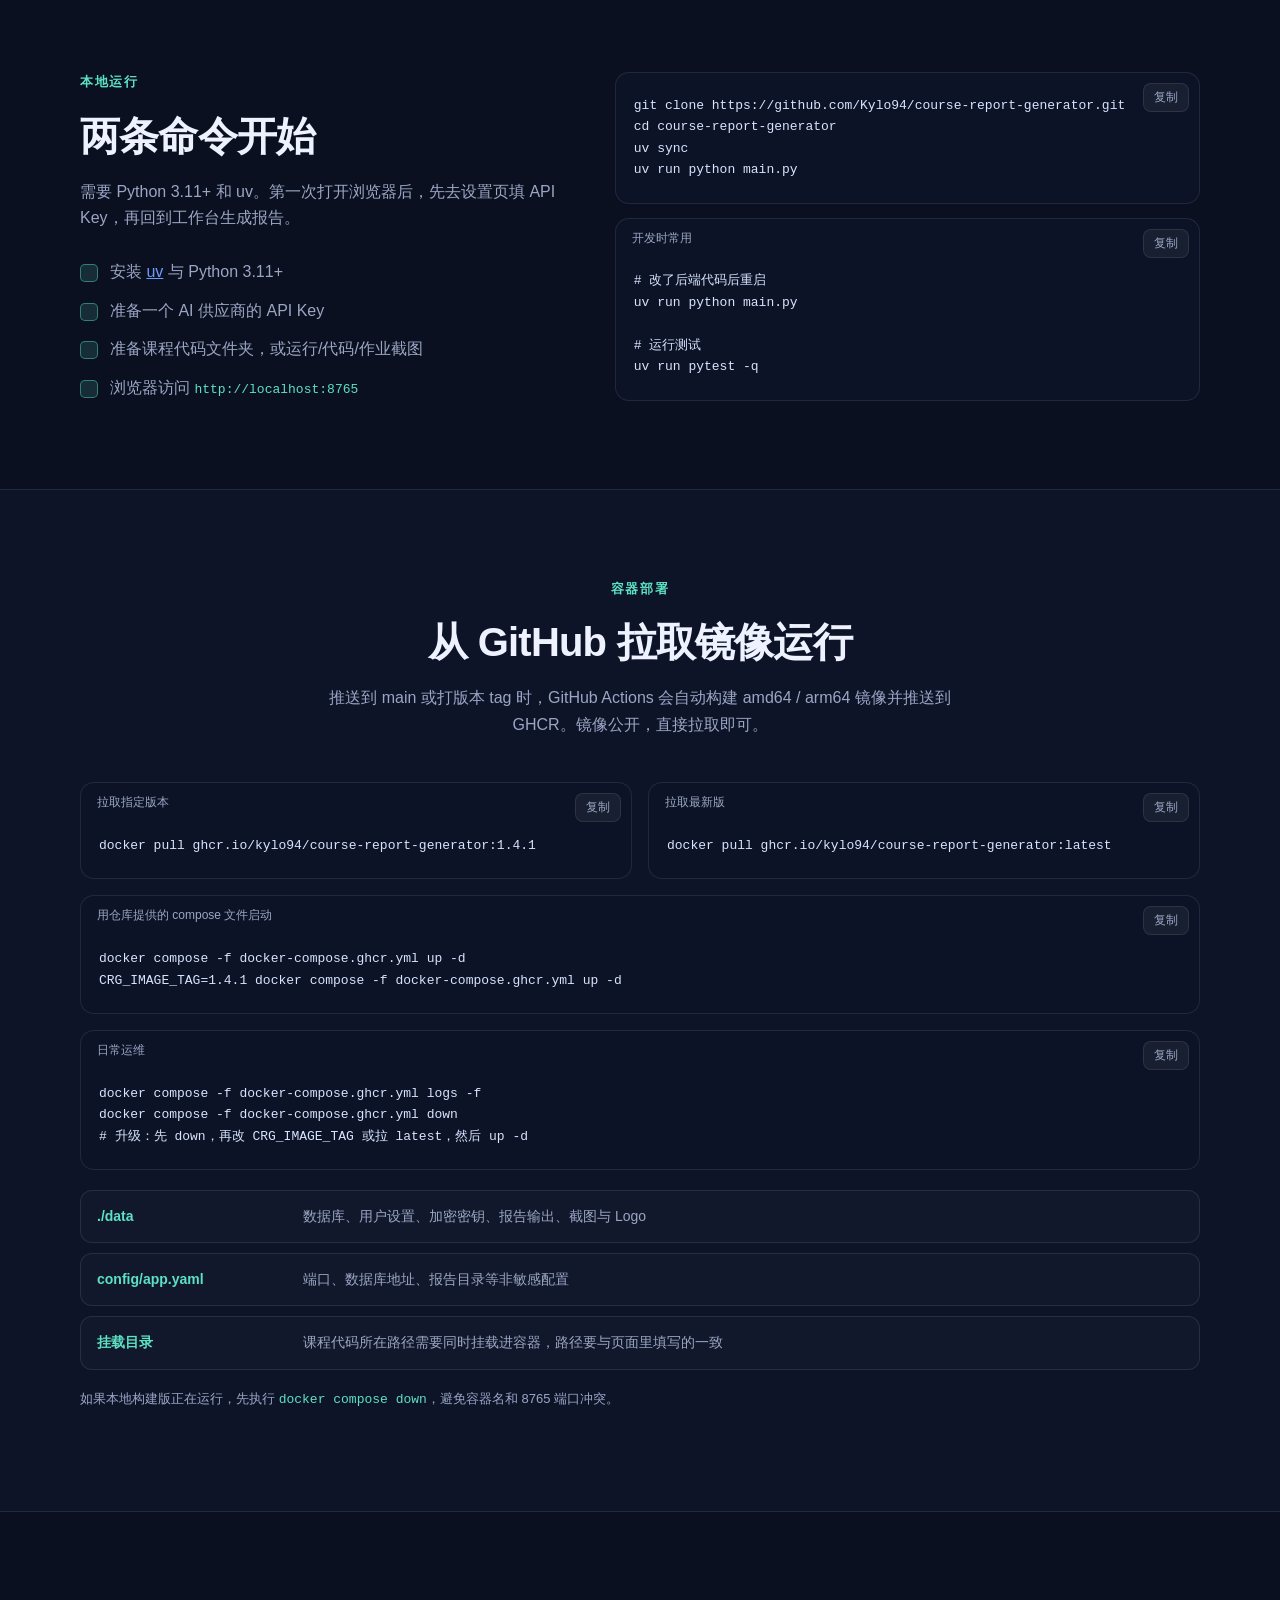
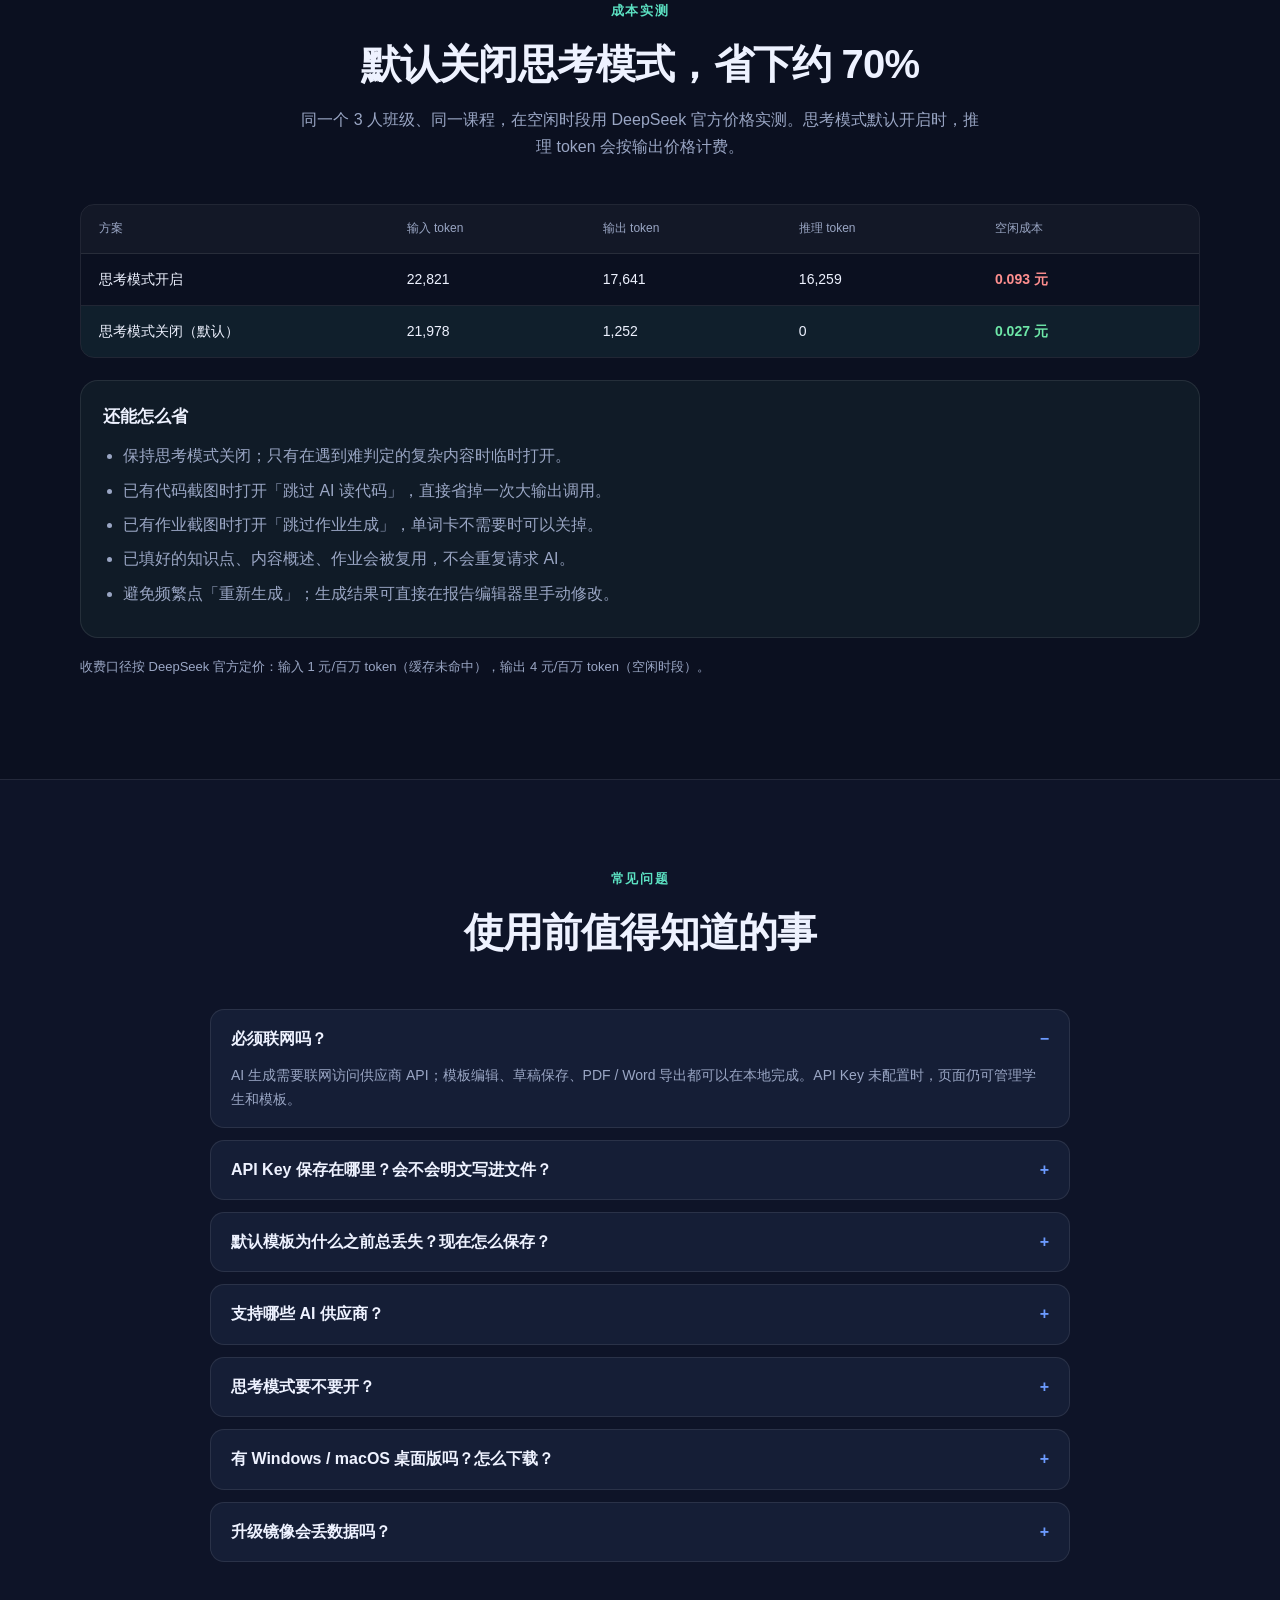
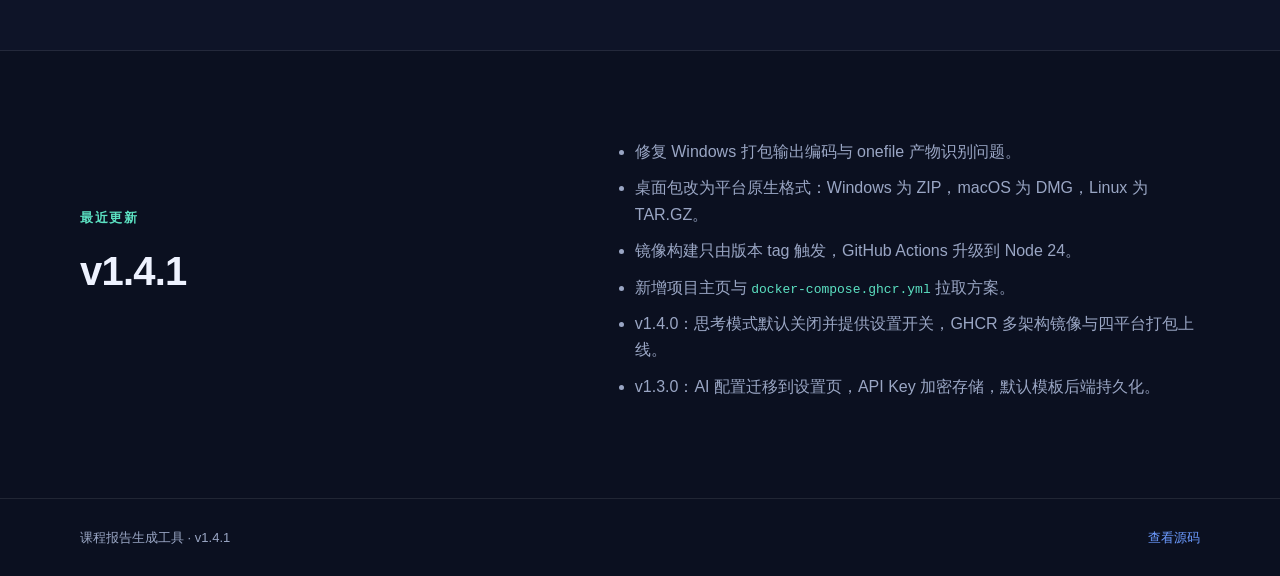
==== commit 90123da8: "docs: 重构下载区并集中管理版本配置" ====
--- a/index.html
+++ b/index.html
@@ -33,7 +33,7 @@
     <section class="hero" id="top">
       <div class="wrap hero-grid">
         <div class="hero-copy">
-          <span class="badge">v1.4.1 · 已发布</span>
+          <span class="badge"><span data-version-label>v1.4.1</span> · 已发布</span>
           <h1>把一节课，变成一份<br /><em>看得见成长</em>的报告</h1>
           <p class="lede">
             面向少儿编程教师的本地工具。选择课程代码文件夹，AI 生成知识点、内容概述、作业与个性化评价，
@@ -79,40 +79,38 @@
       </div>
     </section>
 
-    <section class="section alt" id="download">
-      <div class="wrap">
-        <div class="section-head">
-          <span class="kicker">下载</span>
-          <h2>v1.4.1 桌面版</h2>
-          <p>选择对应平台下载。包内已包含 Chromium，解压后直接运行，无需安装 Python 或 Node。</p>
-        </div>
-        <div class="download-grid">
-          <article class="download-card">
-            <span class="download-platform">Windows</span>
-            <h3>x64</h3>
-            <p>ZIP 压缩包，内含 <code>课程报告生成工具.exe</code> 和 <code>browser/</code>。</p>
-            <a class="download-btn" href="https://github.com/Kylo94/course-report-generator/releases/download/v1.4.1/course-report-generator-windows-x64-v1.4.1.zip" target="_blank" rel="noopener">下载 ZIP</a>
-          </article>
-          <article class="download-card">
-            <span class="download-platform">macOS</span>
-            <h3>Intel x64</h3>
-            <p>DMG 镜像，内含 <code>.app</code>，拖动到「应用程序」即可。</p>
-            <a class="download-btn" href="https://github.com/Kylo94/course-report-generator/releases/download/v1.4.1/course-report-generator-macos-x64-v1.4.1.dmg" target="_blank" rel="noopener">下载 DMG</a>
-          </article>
-          <article class="download-card">
-            <span class="download-platform">macOS</span>
-            <h3>Apple Silicon</h3>
-            <p>适用于 M 系列芯片的 DMG 镜像，内含 arm64 版 <code>.app</code>。</p>
-            <a class="download-btn" href="https://github.com/Kylo94/course-report-generator/releases/download/v1.4.1/course-report-generator-macos-arm64-v1.4.1.dmg" target="_blank" rel="noopener">下载 DMG</a>
-          </article>
-          <article class="download-card">
-            <span class="download-platform">Linux</span>
-            <h3>x64</h3>
-            <p>TAR.GZ 压缩包，内含可执行文件和 <code>browser/</code>。</p>
-            <a class="download-btn" href="https://github.com/Kylo94/course-report-generator/releases/download/v1.4.1/course-report-generator-linux-x64-v1.4.1.tar.gz" target="_blank" rel="noopener">下载 TAR.GZ</a>
-          </article>
-        </div>
-        <p class="note">所有版本均由 GitHub Actions 在对应平台上构建。查看更多历史版本请访问 <a href="https://github.com/Kylo94/course-report-generator/releases" target="_blank" rel="noopener">Releases</a>。</p>
+    <section class="download-section" id="download">
+      <div class="wrap">
+        <div class="download-hero">
+          <div>
+            <span class="kicker">下载</span>
+            <h2>桌面版 <span data-version-label>最新版本</span></h2>
+            <p>由 GitHub Actions 在对应平台原生构建，内置 Chromium。下载后直接运行，不需要安装 Python 或 Node。</p>
+            <div class="download-meta">
+              <span>四平台原生包</span>
+              <span>内置浏览器</span>
+              <span>开源可审计</span>
+            </div>
+          </div>
+          <a class="release-link" href="https://github.com/Kylo94/course-report-generator/releases" target="_blank" rel="noopener">
+            查看全部版本 <span aria-hidden="true">→</span>
+          </a>
+        </div>
+
+        <div class="download-grid" id="download-grid"></div>
+
+        <noscript>
+          <div class="download-fallback">
+            请到 <a href="https://github.com/Kylo94/course-report-generator/releases" target="_blank" rel="noopener">GitHub Releases</a> 下载对应平台的安装包。
+          </div>
+        </noscript>
+
+        <div class="download-guide">
+          <div><span>01</span><p><strong>Windows</strong> 下载 ZIP，解压后运行 <code>.exe</code>。</p></div>
+          <div><span>02</span><p><strong>Intel Mac</strong> 下载 Intel x64 的 DMG。</p></div>
+          <div><span>03</span><p><strong>M 系列 Mac</strong> 下载 Apple Silicon 的 DMG。</p></div>
+          <div><span>04</span><p><strong>Linux</strong> 下载 TAR.GZ，解压后运行可执行文件。</p></div>
+        </div>
       </div>
     </section>
 
--- a/styles.css
+++ b/styles.css
@@ -444,36 +444,136 @@
   .site-header nav a:not(.nav-github) { display: none; }
 }
 
-.download-grid {
-  display: grid;
-  grid-template-columns: repeat(4, 1fr);
-  gap: 16px;
-}
+.download-section {
+  padding: 92px 0;
+  border-top: 1px solid var(--line);
+  border-bottom: 1px solid var(--line);
+  background:
+    radial-gradient(700px 340px at 12% 0%, rgba(108, 155, 255, 0.16), transparent 65%),
+    radial-gradient(600px 300px at 88% 100%, rgba(92, 225, 194, 0.10), transparent 65%),
+    #0d1427;
+}
+.download-hero {
+  display: flex;
+  align-items: flex-end;
+  justify-content: space-between;
+  gap: 28px;
+  margin-bottom: 34px;
+}
+.download-hero h2 {
+  margin: 8px 0 10px;
+  font-size: clamp(30px, 4vw, 44px);
+  letter-spacing: -0.02em;
+}
+.download-hero p { margin: 0; max-width: 660px; color: var(--muted); }
+.download-hero h2 [data-version-label] { color: var(--accent-2); }
+.download-meta { display: flex; flex-wrap: wrap; gap: 8px; margin-top: 18px; }
+.download-meta span {
+  padding: 5px 10px;
+  border: 1px solid var(--line);
+  border-radius: 999px;
+  background: rgba(255, 255, 255, 0.03);
+  color: var(--muted);
+  font-size: 12px;
+}
+.release-link {
+  flex: 0 0 auto;
+  padding: 10px 16px;
+  border: 1px solid var(--line);
+  border-radius: 10px;
+  color: var(--text);
+  text-decoration: none;
+  font-size: 13px;
+}
+.release-link:hover { border-color: rgba(108, 155, 255, 0.5); }
+.release-link span { margin-left: 6px; color: var(--accent); }
+
+.download-grid { display: grid; grid-template-columns: repeat(4, 1fr); gap: 16px; }
 .download-card {
+  position: relative;
   display: flex;
   flex-direction: column;
-  padding: 24px;
-  border: 1px solid var(--line);
-  border-radius: var(--radius);
-  background: linear-gradient(180deg, var(--card), rgba(21, 30, 54, 0.55));
-  transition: transform 0.2s ease, border-color 0.2s ease;
-}
-.download-card:hover { transform: translateY(-4px); border-color: rgba(108, 155, 255, 0.45); }
+  min-height: 268px;
+  padding: 22px;
+  border: 1px solid var(--line);
+  border-radius: 18px;
+  background: linear-gradient(160deg, rgba(21, 30, 54, 0.96), rgba(13, 20, 38, 0.92));
+  overflow: hidden;
+  transition: transform 0.2s ease, border-color 0.2s ease, box-shadow 0.2s ease;
+}
+.download-card::before {
+  content: "";
+  position: absolute;
+  inset: 0 0 auto;
+  height: 2px;
+  background: linear-gradient(90deg, var(--accent), var(--accent-2));
+  opacity: 0.55;
+}
+.download-card:hover {
+  transform: translateY(-4px);
+  border-color: rgba(108, 155, 255, 0.5);
+  box-shadow: var(--shadow);
+}
+.download-card.is-recommended {
+  border-color: rgba(92, 225, 194, 0.55);
+  box-shadow: 0 16px 40px rgba(92, 225, 194, 0.1);
+}
+.download-card-head { display: flex; align-items: center; gap: 12px; margin-bottom: 16px; }
+.download-icon {
+  flex: 0 0 auto;
+  width: 42px;
+  height: 42px;
+  display: flex;
+  align-items: center;
+  justify-content: center;
+  border-radius: 12px;
+  background: rgba(108, 155, 255, 0.12);
+  color: var(--accent);
+}
+.download-icon svg {
+  width: 22px;
+  height: 22px;
+  fill: none;
+  stroke: currentColor;
+  stroke-width: 1.7;
+  stroke-linecap: round;
+  stroke-linejoin: round;
+}
+.download-icon svg rect { fill: currentColor; opacity: 0.12; }
 .download-platform {
+  display: block;
   color: var(--accent-2);
-  font-size: 12px;
+  font-size: 11px;
   font-weight: 700;
   letter-spacing: 0.1em;
   text-transform: uppercase;
 }
-.download-card h3 { margin: 10px 0 8px; font-size: 19px; }
-.download-card p { margin: 0 0 20px; color: var(--muted); font-size: 13px; flex: 1; }
-.download-card code { color: var(--accent-2); font-size: 12px; }
+.download-card h3 { margin: 2px 0 0; font-size: 18px; }
+.recommended {
+  margin-left: auto;
+  padding: 3px 8px;
+  border-radius: 999px;
+  background: rgba(92, 225, 194, 0.12);
+  color: var(--accent-2);
+  font-size: 11px;
+  white-space: nowrap;
+}
+.download-card p { margin: 0 0 12px; color: var(--muted); font-size: 13px; flex: 1; }
+.download-file {
+  margin-bottom: 16px;
+  padding: 8px 10px;
+  border-radius: 8px;
+  background: rgba(255, 255, 255, 0.03);
+  color: #8fa3c8;
+  font-size: 11px;
+  word-break: break-all;
+}
 .download-btn {
-  display: inline-flex;
-  align-items: center;
-  justify-content: center;
-  padding: 10px 16px;
+  display: flex;
+  align-items: center;
+  justify-content: space-between;
+  width: 100%;
+  padding: 11px 14px;
   border-radius: 10px;
   background: linear-gradient(135deg, var(--accent), var(--accent-2));
   color: #081226;
@@ -482,12 +582,37 @@
   text-decoration: none;
 }
 .download-btn:hover { box-shadow: 0 8px 24px rgba(108, 155, 255, 0.28); }
+.download-btn span { font-size: 16px; }
+.download-fallback {
+  margin-top: 16px;
+  padding: 18px;
+  border: 1px solid var(--line);
+  border-radius: 12px;
+  color: var(--muted);
+}
+.download-fallback a { color: var(--accent); }
+.download-guide { display: grid; grid-template-columns: repeat(4, 1fr); gap: 12px; margin-top: 22px; }
+.download-guide > div {
+  display: flex;
+  gap: 10px;
+  align-items: flex-start;
+  padding: 14px;
+  border: 1px solid var(--line);
+  border-radius: 12px;
+  background: rgba(255, 255, 255, 0.02);
+}
+.download-guide span { color: var(--accent); font-size: 11px; font-weight: 800; }
+.download-guide p { margin: 0; color: var(--muted); font-size: 12px; }
+.download-guide strong { color: var(--text); }
 .note a { color: var(--accent); }
 
 @media (max-width: 900px) {
+  .download-hero { align-items: flex-start; flex-direction: column; }
   .download-grid { grid-template-columns: repeat(2, 1fr); }
+  .download-guide { grid-template-columns: repeat(2, 1fr); }
 }
 
 @media (max-width: 640px) {
   .download-grid { grid-template-columns: 1fr; }
-}
+  .download-guide { grid-template-columns: 1fr; }
+}
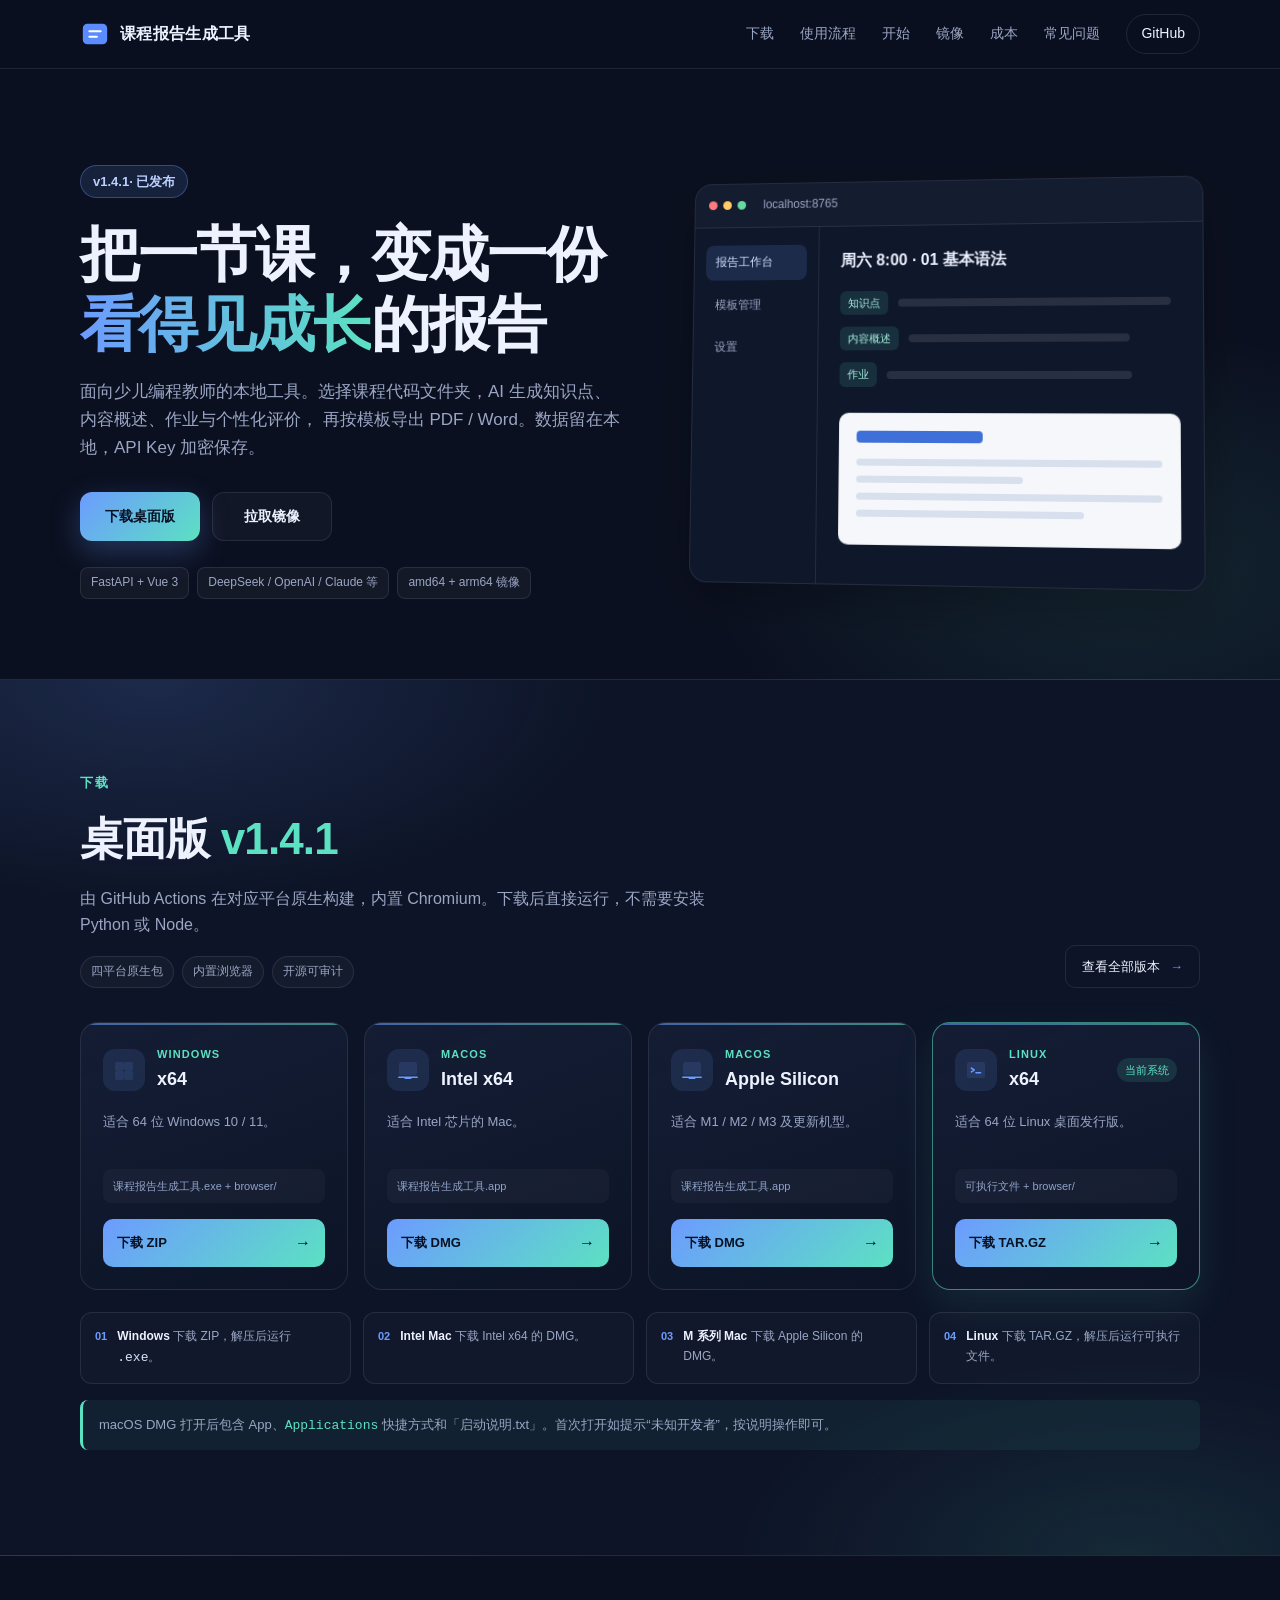
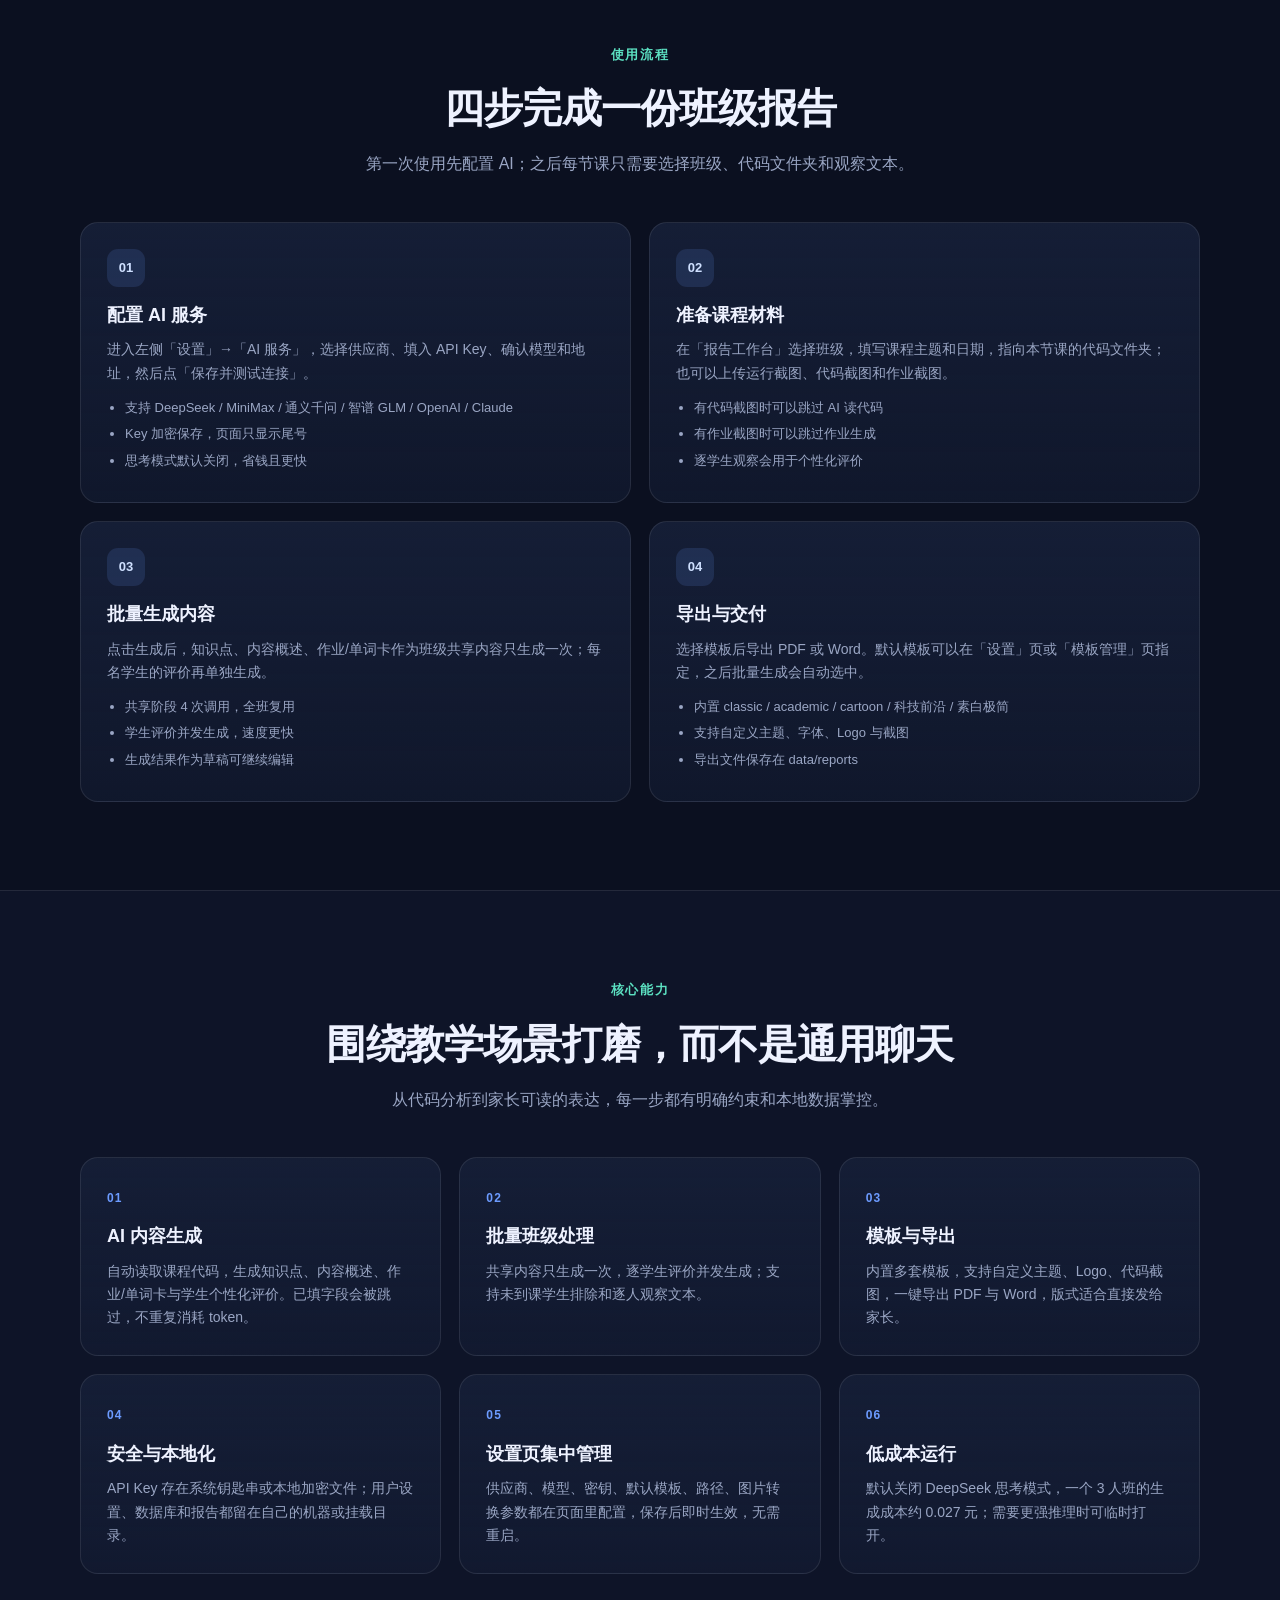
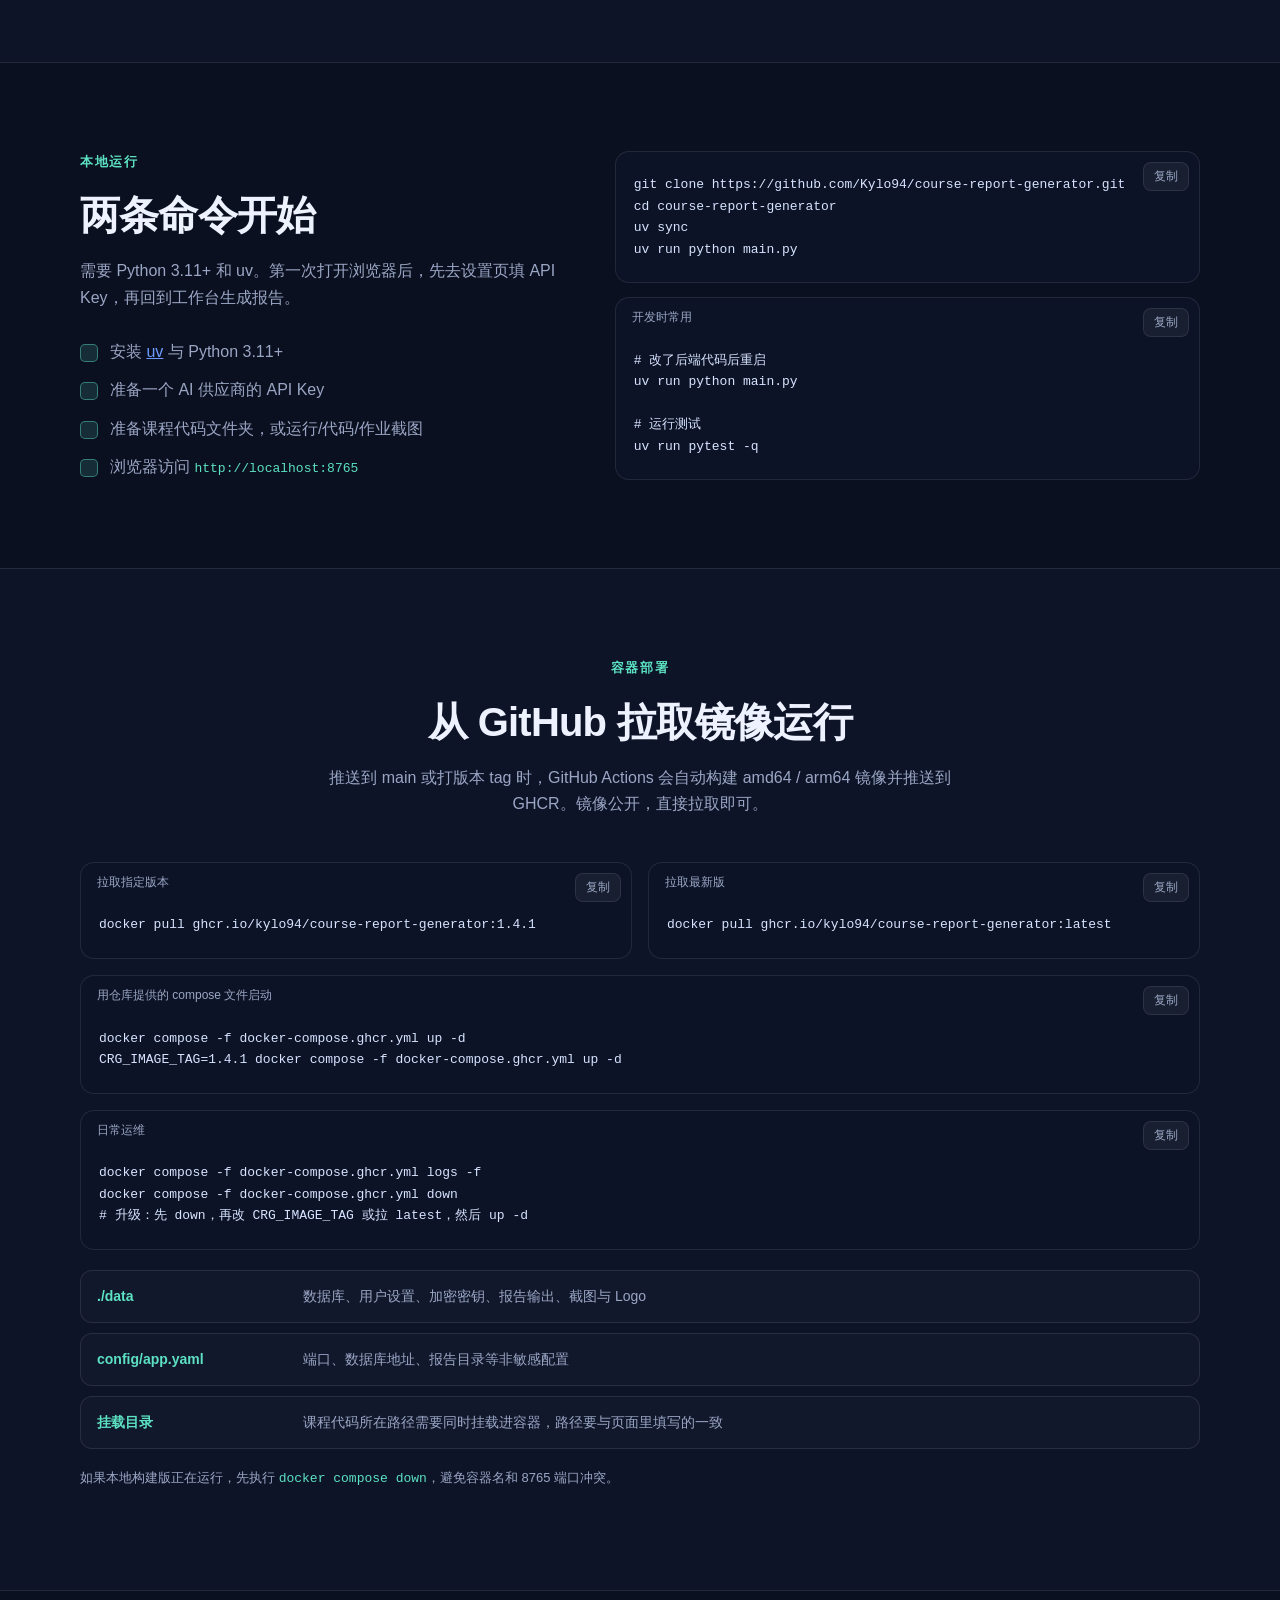
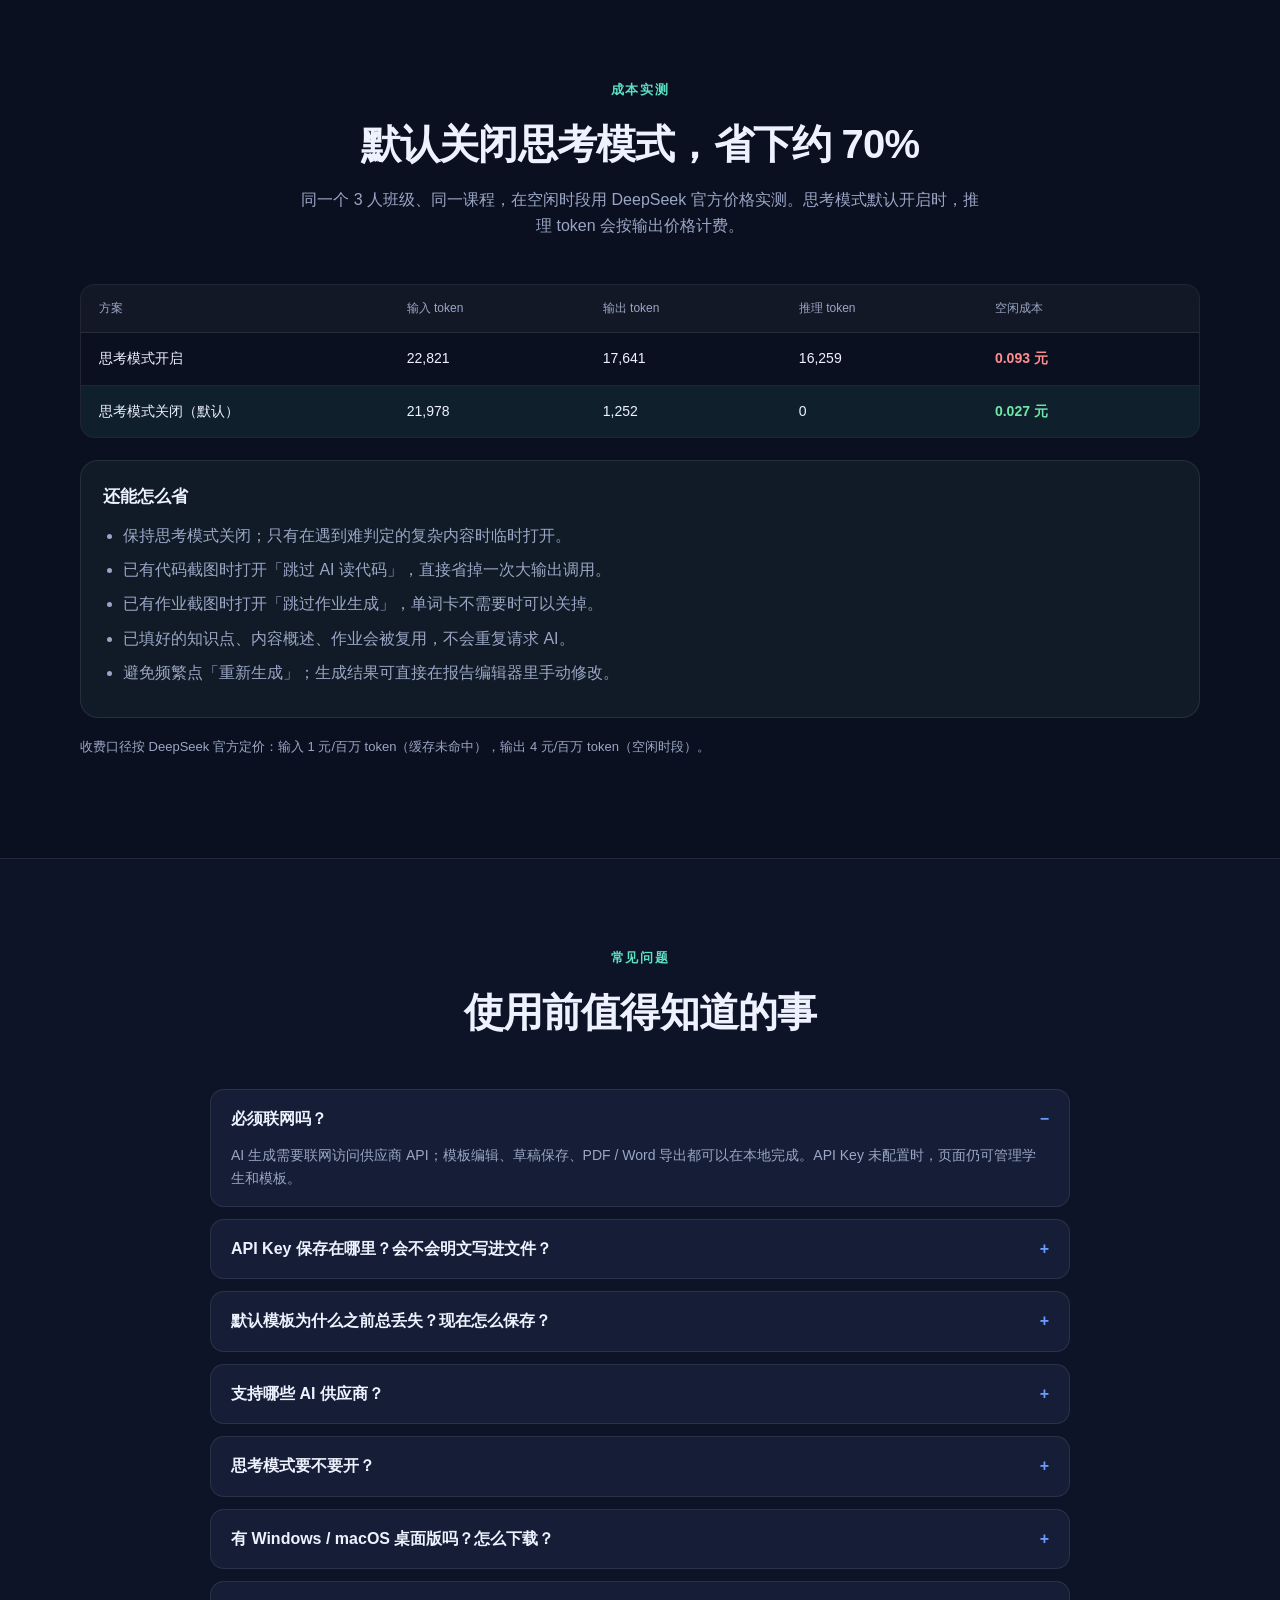
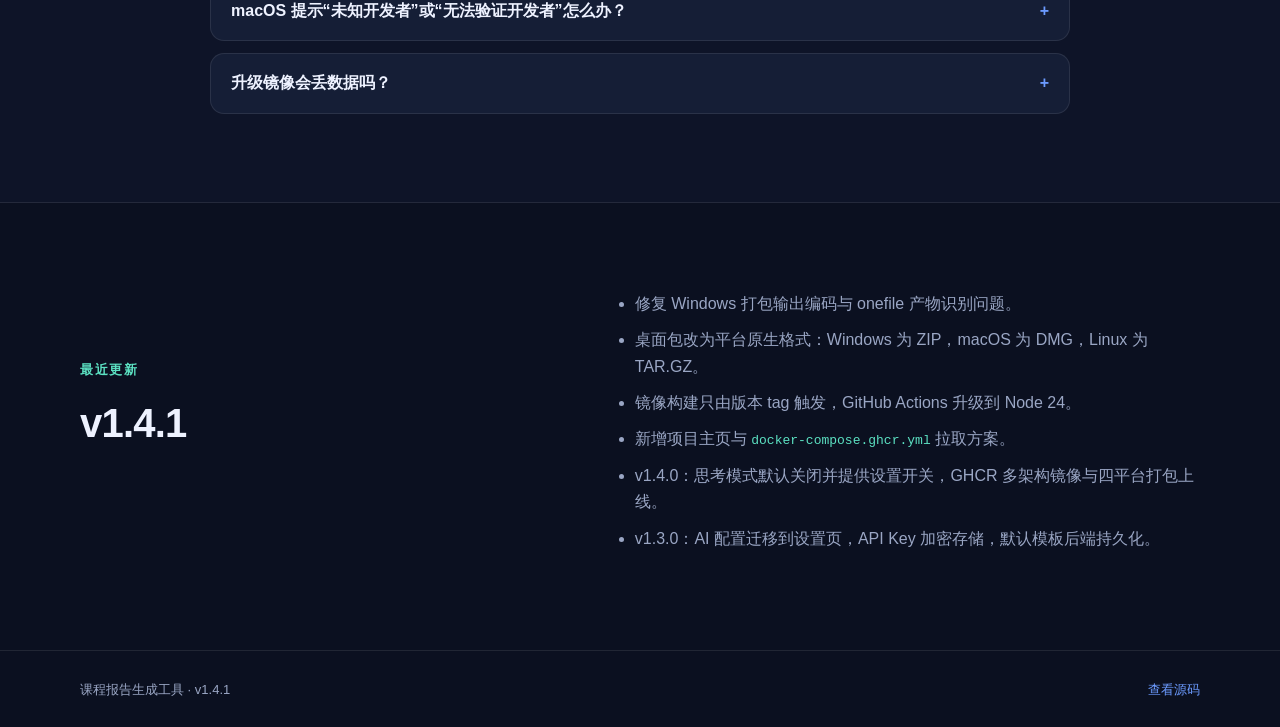
==== commit 90798bc5: "docs: 补充 macOS 启动说明" ====
--- a/index.html
+++ b/index.html
@@ -111,6 +111,7 @@
           <div><span>03</span><p><strong>M 系列 Mac</strong> 下载 Apple Silicon 的 DMG。</p></div>
           <div><span>04</span><p><strong>Linux</strong> 下载 TAR.GZ，解压后运行可执行文件。</p></div>
         </div>
+        <p class="note download-note">macOS DMG 打开后包含 App、<code>Applications</code> 快捷方式和「启动说明.txt」。首次打开如提示“未知开发者”，按说明操作即可。</p>
       </div>
     </section>
 
@@ -353,6 +354,15 @@
             <p>有。推送 <code>v*</code> tag 时，GitHub Actions 会在四个原生 runner 上分别打包并发布到 Releases：Windows x64 为 <code>.zip</code>（内含 <code>.exe</code> 和 <code>browser/</code>），macOS x64 / arm64 为 <code>.dmg</code>（内含 <code>.app</code>），Linux x64 为 <code>.tar.gz</code>。无需安装 Python。PyInstaller 不支持交叉编译，所以每个平台都在对应系统上构建。</p>
           </details>
           <details>
+            <summary>macOS 提示“未知开发者”或“无法验证开发者”怎么办？</summary>
+            <p>应用由 GitHub Actions 从公开源码构建，但未做 Apple 开发者签名与公证，所以 macOS 首次打开会拦截。DMG 内也附带了「启动说明.txt」。任选一种方式：</p>
+            <ol>
+              <li>将 App 拖到「应用程序」，按住 Control 点击图标 → 「打开」→ 弹窗中再次选择「打开」。</li>
+              <li>终端执行 <code>xattr -cr "/Applications/课程报告生成工具.app"</code>，然后重新双击。</li>
+              <li>「系统设置」→「隐私与安全性」→ 找到对应提示 → 「仍要打开」。</li>
+            </ol>
+          </details>
+          <details>
             <summary>升级镜像会丢数据吗？</summary>
             <p>不会。用户设置、数据库、加密密钥和报告都在挂载的 <code>./data</code> 目录里。升级时停止容器、拉取新镜像、重新启动即可。</p>
           </details>
--- a/styles.css
+++ b/styles.css
@@ -433,6 +433,8 @@
 .faq summary::after { content: '+'; float: right; color: var(--accent); }
 .faq details[open] summary::after { content: '−'; }
 .faq p { margin: 12px 0 0; color: var(--muted); font-size: 14px; }
+.faq ol { margin: 12px 0 0; padding-left: 20px; color: var(--muted); font-size: 14px; }
+.faq li { margin-bottom: 6px; }
 .faq code { color: var(--accent-2); }
 
 @media (max-width: 900px) {
@@ -604,6 +606,13 @@
 .download-guide span { color: var(--accent); font-size: 11px; font-weight: 800; }
 .download-guide p { margin: 0; color: var(--muted); font-size: 12px; }
 .download-guide strong { color: var(--text); }
+.download-note {
+  margin-top: 16px;
+  padding: 14px 16px;
+  border-left: 3px solid var(--accent-2);
+  border-radius: 8px;
+  background: rgba(92, 225, 194, 0.06);
+}
 .note a { color: var(--accent); }
 
 @media (max-width: 900px) {
